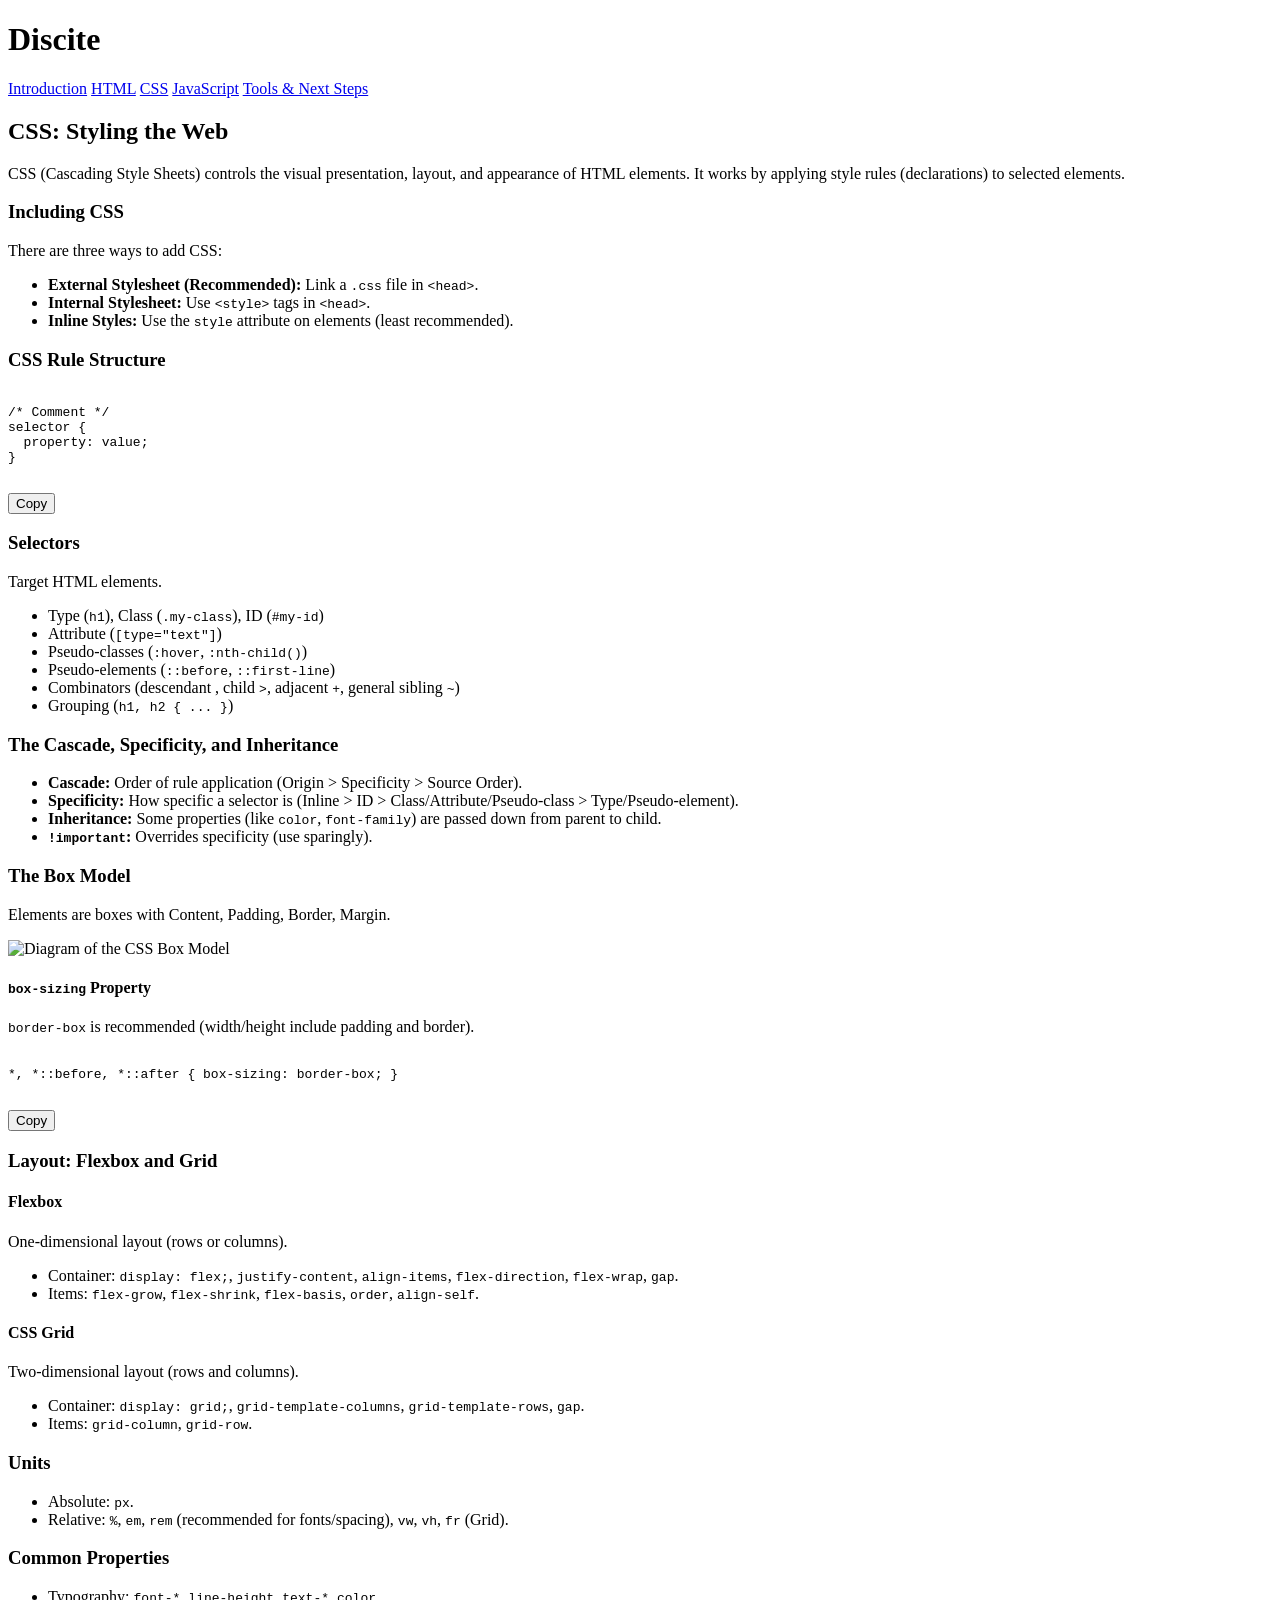
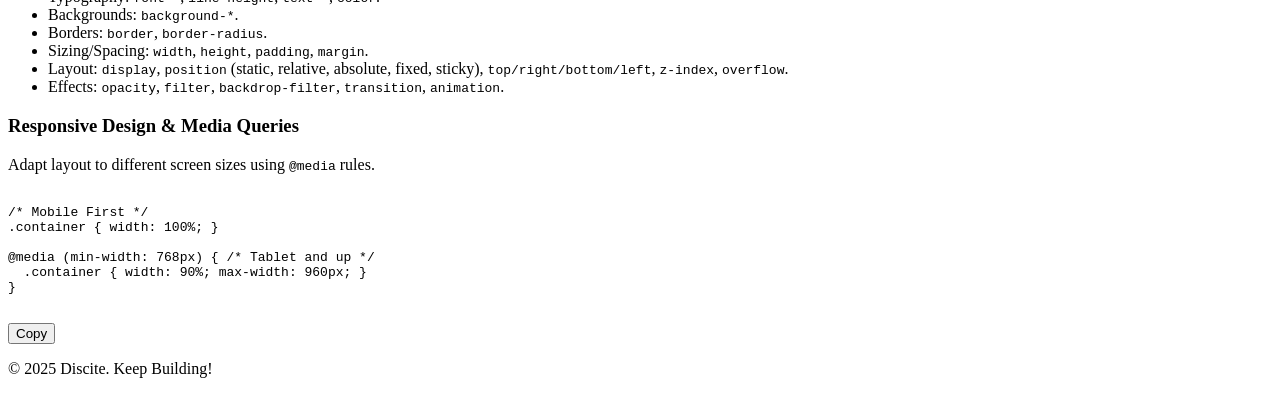
==== css.html @ 43e1dc32 "Add files via upload" ====
<!DOCTYPE html>
<html lang="en">
<head>
    <meta charset="UTF-8">
    <meta name="viewport" content="width=device-width, initial-scale=1.0">
    <title>Discite: CSS Fundamentals</title>
    <link rel="stylesheet" href="css/style.css">
    <link rel="preconnect" href="https://fonts.googleapis.com">
    <link rel="preconnect" href="https://fonts.gstatic.com" crossorigin>
    <link href="https://fonts.googleapis.com/css2?family=Inter:wght@400;500;700&display=swap" rel="stylesheet">
</head>
<body>

    <header class="sticky-header">
        <div class="container header-container">
            <h1 class="logo">Discite</h1>
            <nav class="main-nav" aria-label="Main navigation">
                <a href="index.html" class="nav-link">Introduction</a>
                <a href="html.html" class="nav-link">HTML</a>
                <a href="css.html" class="nav-link">CSS</a>
                <a href="javascript.html" class="nav-link">JavaScript</a>
                <a href="tools.html" class="nav-link">Tools & Next Steps</a>
            </nav>
        </div>
    </header>

    <main class="container main-content">

        <section id="css" class="content-section">
             <h2 class="text-3xl md:text-4xl font-bold section-header">
                CSS: Styling the Web
            </h2>
            <p class="mb-4">CSS (Cascading Style Sheets) controls the visual presentation, layout, and appearance of HTML elements. It works by applying style rules (declarations) to selected elements.</p>

            <h3>Including CSS</h3>
            <p class="mb-2">There are three ways to add CSS:</p>
            <ul class="list-decimal list-inside mb-4">
                <li><strong>External Stylesheet (Recommended):</strong> Link a <code>.css</code> file in <code>&lt;head&gt;</code>.</li>
                <li><strong>Internal Stylesheet:</strong> Use <code>&lt;style&gt;</code> tags in <code>&lt;head&gt;</code>.</li>
                <li><strong>Inline Styles:</strong> Use the <code>style</code> attribute on elements (least recommended).</li>
            </ul>

            <h3>CSS Rule Structure</h3>
             <div class="code-block-wrapper">
                <pre><code class="language-css">
<span class="css-comment">/* Comment */</span>
<span class="css-selector">selector</span> {
  <span class="css-property">property</span>: <span class="css-value">value</span>;
}
                </code></pre>
                <button class="copy-button" aria-label="Copy code to clipboard">Copy</button>
            </div>

            <h3>Selectors</h3>
            <p class="mb-2">Target HTML elements.</p>
             <ul class="list-disc list-inside mb-4">
                <li>Type (<code>h1</code>), Class (<code>.my-class</code>), ID (<code>#my-id</code>)</li>
                <li>Attribute (<code>[type="text"]</code>)</li>
                <li>Pseudo-classes (<code>:hover</code>, <code>:nth-child()</code>)</li>
                <li>Pseudo-elements (<code>::before</code>, <code>::first-line</code>)</li>
                <li>Combinators (descendant , child <code>&gt;</code>, adjacent <code>+</code>, general sibling <code>~</code>)</li>
                <li>Grouping (<code>h1, h2 { ... }</code>)</li>
            </ul>

            <h3>The Cascade, Specificity, and Inheritance</h3>
             <ul class="list-disc list-inside mb-4">
                <li><strong>Cascade:</strong> Order of rule application (Origin > Specificity > Source Order).</li>
                <li><strong>Specificity:</strong> How specific a selector is (Inline > ID > Class/Attribute/Pseudo-class > Type/Pseudo-element).</li>
                <li><strong>Inheritance:</strong> Some properties (like <code>color</code>, <code>font-family</code>) are passed down from parent to child.</li>
                <li><strong><code>!important</code>:</strong> Overrides specificity (use sparingly).</li>
            </ul>

            <h3>The Box Model</h3>
            <p class="mb-2">Elements are boxes with Content, Padding, Border, Margin.</p>
            <img src="https://placehold.co/450x200/e0f2fe/0c4a6e?text=Margin+|+Border+|+Padding+|+Content" alt="Diagram of the CSS Box Model" class="box-model-diagram" loading="lazy">
            <h4 class="mt-4"><code>box-sizing</code> Property</h4>
            <p class="mb-2"><code>border-box</code> is recommended (width/height include padding and border).</p>
             <div class="code-block-wrapper">
                <pre><code class="language-css">
*, *::before, *::after { box-sizing: border-box; }
                </code></pre>
                <button class="copy-button" aria-label="Copy code to clipboard">Copy</button>
            </div>

            <h3>Layout: Flexbox and Grid</h3>
            <h4>Flexbox</h4>
            <p class="mb-2">One-dimensional layout (rows or columns).</p>
             <ul class="list-disc list-inside mb-4">
                <li>Container: <code>display: flex;</code>, <code>justify-content</code>, <code>align-items</code>, <code>flex-direction</code>, <code>flex-wrap</code>, <code>gap</code>.</li>
                <li>Items: <code>flex-grow</code>, <code>flex-shrink</code>, <code>flex-basis</code>, <code>order</code>, <code>align-self</code>.</li>
            </ul>
             <h4>CSS Grid</h4>
            <p class="mb-2">Two-dimensional layout (rows and columns).</p>
             <ul class="list-disc list-inside mb-4">
                 <li>Container: <code>display: grid;</code>, <code>grid-template-columns</code>, <code>grid-template-rows</code>, <code>gap</code>.</li>
                 <li>Items: <code>grid-column</code>, <code>grid-row</code>.</li>
            </ul>

            <h3>Units</h3>
             <ul class="list-disc list-inside mb-4">
                <li>Absolute: <code>px</code>.</li>
                <li>Relative: <code>%</code>, <code>em</code>, <code>rem</code> (recommended for fonts/spacing), <code>vw</code>, <code>vh</code>, <code>fr</code> (Grid).</li>
            </ul>

            <h3>Common Properties</h3>
             <ul class="list-disc list-inside mb-4">
                <li>Typography: <code>font-*</code>, <code>line-height</code>, <code>text-*</code>, <code>color</code>.</li>
                <li>Backgrounds: <code>background-*</code>.</li>
                <li>Borders: <code>border</code>, <code>border-radius</code>.</li>
                <li>Sizing/Spacing: <code>width</code>, <code>height</code>, <code>padding</code>, <code>margin</code>.</li>
                <li>Layout: <code>display</code>, <code>position</code> (static, relative, absolute, fixed, sticky), <code>top/right/bottom/left</code>, <code>z-index</code>, <code>overflow</code>.</li>
                <li>Effects: <code>opacity</code>, <code>filter</code>, <code>backdrop-filter</code>, <code>transition</code>, <code>animation</code>.</li>
            </ul>

            <h3>Responsive Design & Media Queries</h3>
            <p class="mb-2">Adapt layout to different screen sizes using <code>@media</code> rules.</p>
            <div class="code-block-wrapper">
                <pre><code class="language-css">
<span class="css-comment">/* Mobile First */</span>
<span class="css-selector">.container</span> { <span class="css-property">width</span>: <span class="css-value">100%</span>; }

<span class="css-selector">@media</span> (<span class="css-property">min-width</span>: <span class="css-value">768<span class="css-unit">px</span></span>) { <span class="css-comment">/* Tablet and up */</span>
  <span class="css-selector">.container</span> { <span class="css-property">width</span>: <span class="css-value">90%</span>; <span class="css-property">max-width</span>: <span class="css-value">960<span class="css-unit">px</span></span>; }
}
                </code></pre>
                <button class="copy-button" aria-label="Copy code to clipboard">Copy</button>
            </div>
        </section>

    </main>

    <footer class="main-footer">
        <div class="container footer-container">
            <p>&copy; 2025 Discite. Keep Building!</p>
        </div>
    </footer>

    <script src="js/main.js" defer></script>
</body>
</html>
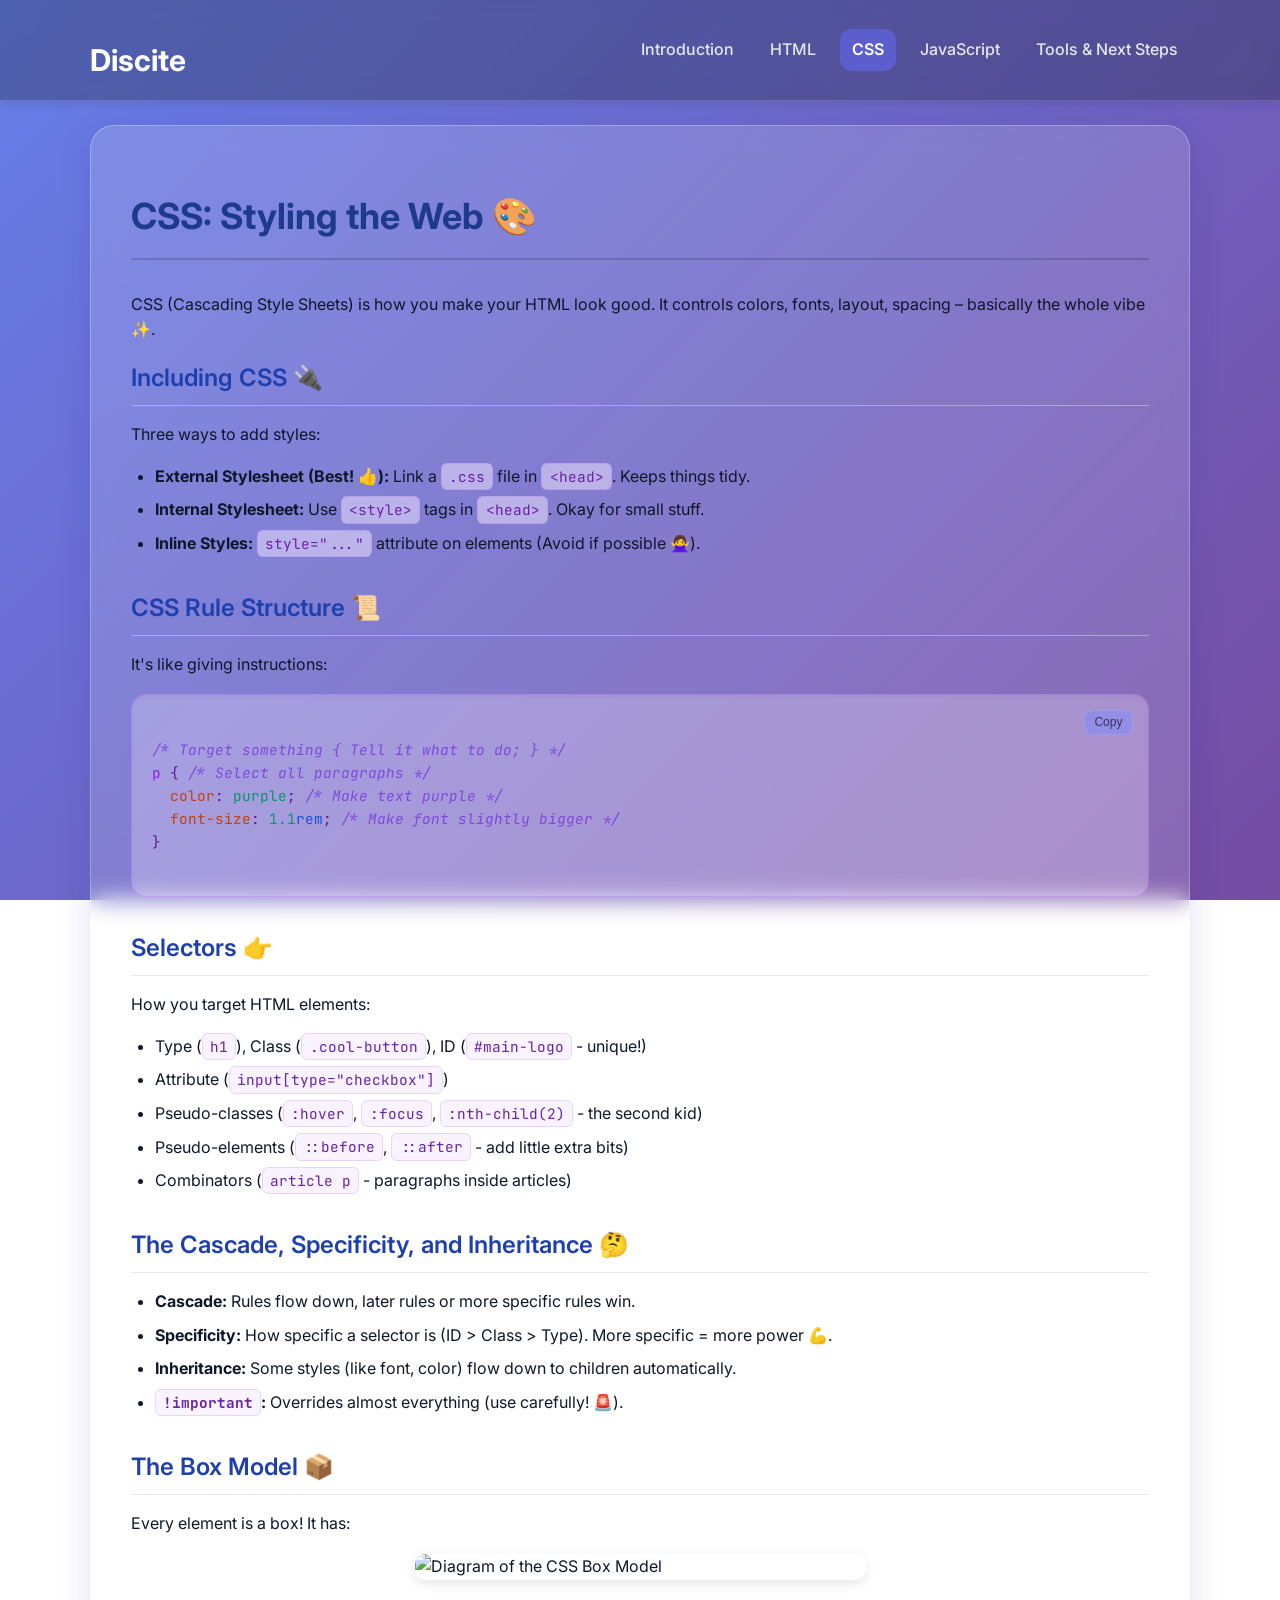
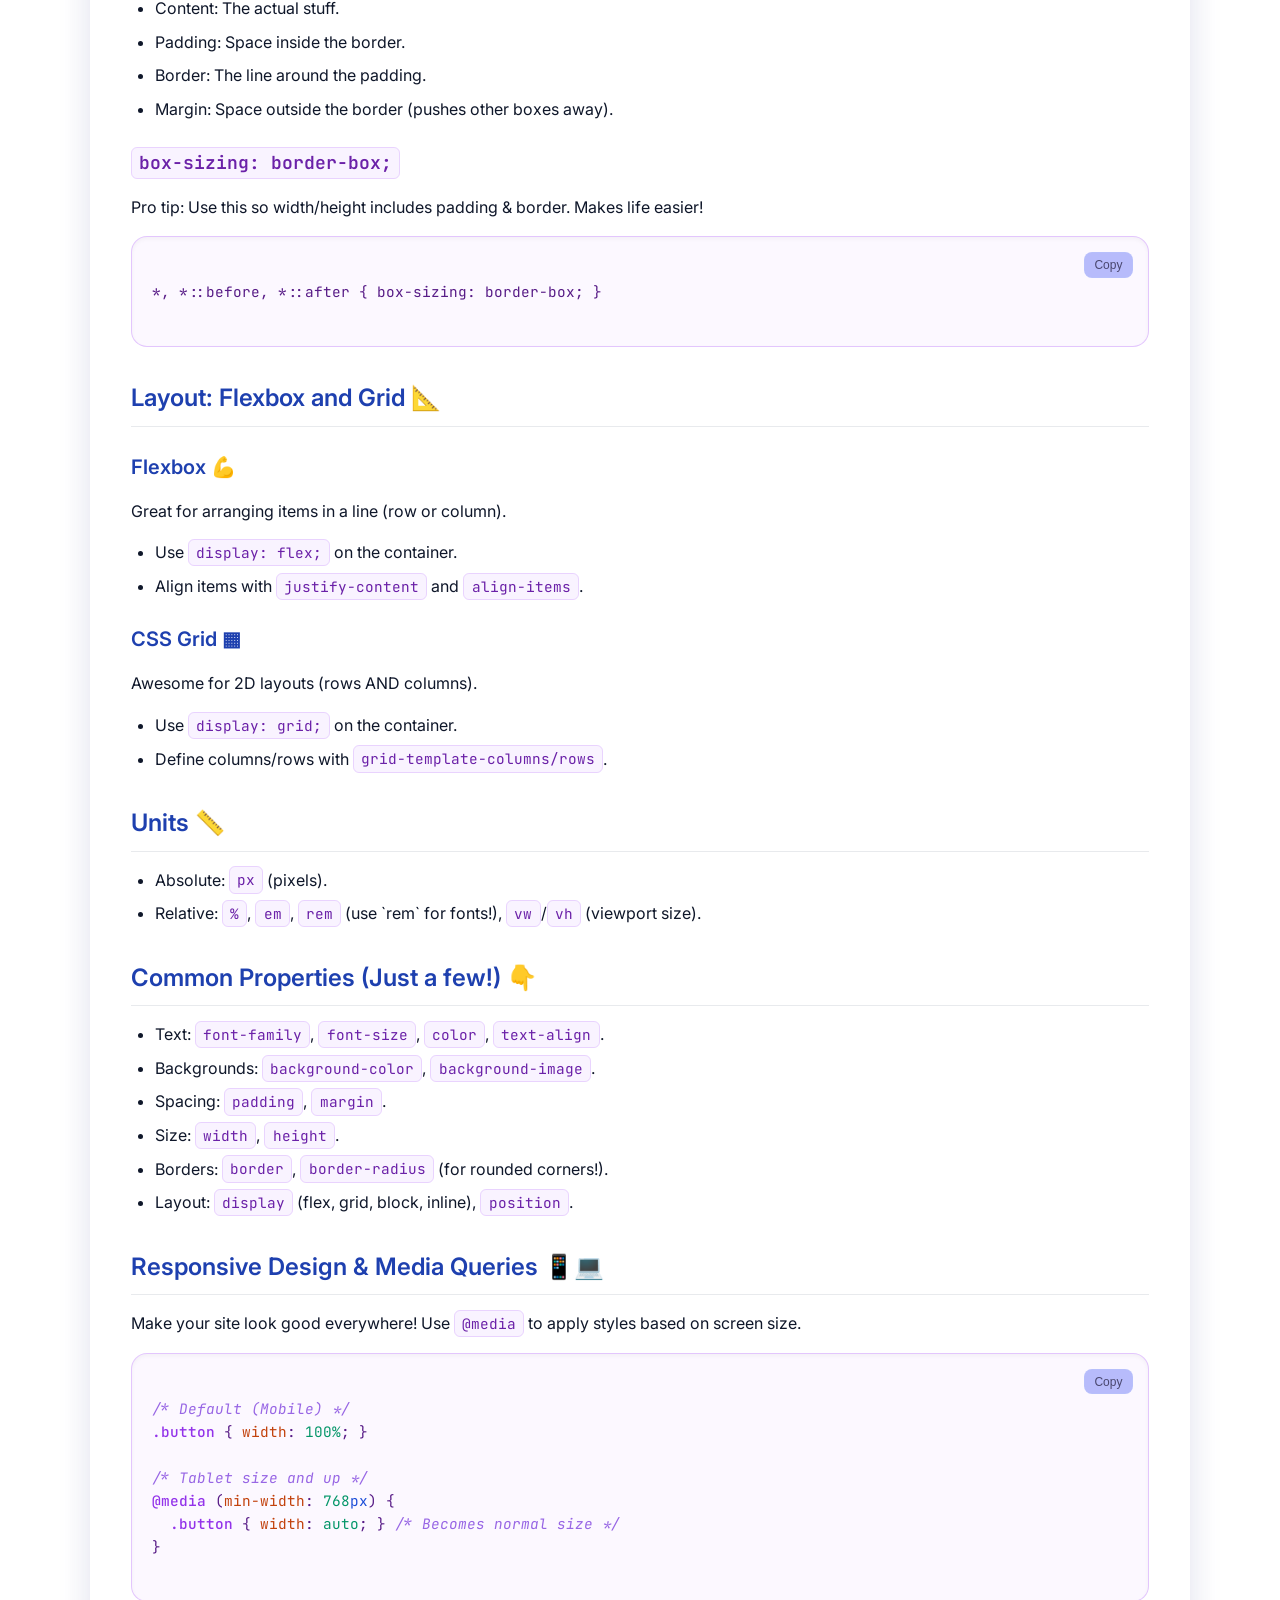
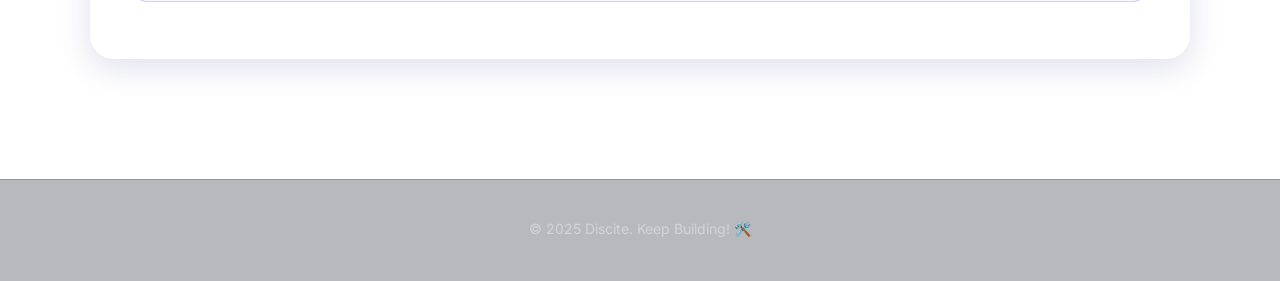
==== commit 9d619e06: "Update css.html" ====
--- a/css.html
+++ b/css.html
@@ -3,11 +3,14 @@
 <head>
     <meta charset="UTF-8">
     <meta name="viewport" content="width=device-width, initial-scale=1.0">
-    <title>Discite: CSS Fundamentals</title>
+    <title>Discite: CSS Fundamentals 🎨</title>
     <link rel="stylesheet" href="css/style.css">
     <link rel="preconnect" href="https://fonts.googleapis.com">
     <link rel="preconnect" href="https://fonts.gstatic.com" crossorigin>
     <link href="https://fonts.googleapis.com/css2?family=Inter:wght@400;500;700&display=swap" rel="stylesheet">
+    <link rel="preconnect" href="https://fonts.googleapis.com">
+    <link rel="preconnect" href="https://fonts.gstatic.com" crossorigin>
+    <link href="https://fonts.googleapis.com/css2?family=JetBrains+Mono:ital,wght@0,400;0,700;1,400&display=swap" rel="stylesheet">
 </head>
 <body>
 
@@ -28,53 +31,60 @@
 
         <section id="css" class="content-section">
              <h2 class="text-3xl md:text-4xl font-bold section-header">
-                CSS: Styling the Web
+                CSS: Styling the Web 🎨
             </h2>
-            <p class="mb-4">CSS (Cascading Style Sheets) controls the visual presentation, layout, and appearance of HTML elements. It works by applying style rules (declarations) to selected elements.</p>
+            <p class="mb-4">CSS (Cascading Style Sheets) is how you make your HTML look good. It controls colors, fonts, layout, spacing – basically the whole vibe ✨.</p>
 
-            <h3>Including CSS</h3>
-            <p class="mb-2">There are three ways to add CSS:</p>
+            <h3>Including CSS 🔌</h3>
+            <p class="mb-2">Three ways to add styles:</p>
             <ul class="list-decimal list-inside mb-4">
-                <li><strong>External Stylesheet (Recommended):</strong> Link a <code>.css</code> file in <code>&lt;head&gt;</code>.</li>
-                <li><strong>Internal Stylesheet:</strong> Use <code>&lt;style&gt;</code> tags in <code>&lt;head&gt;</code>.</li>
-                <li><strong>Inline Styles:</strong> Use the <code>style</code> attribute on elements (least recommended).</li>
+                <li><strong>External Stylesheet (Best! 👍):</strong> Link a <code>.css</code> file in <code>&lt;head&gt;</code>. Keeps things tidy.</li>
+                <li><strong>Internal Stylesheet:</strong> Use <code>&lt;style&gt;</code> tags in <code>&lt;head&gt;</code>. Okay for small stuff.</li>
+                <li><strong>Inline Styles:</strong> <code>style="..."</code> attribute on elements (Avoid if possible 🙅‍♀️).</li>
             </ul>
 
-            <h3>CSS Rule Structure</h3>
+            <h3>CSS Rule Structure 📜</h3>
+            <p class="mb-2">It's like giving instructions:</p>
              <div class="code-block-wrapper">
                 <pre><code class="language-css">
-<span class="css-comment">/* Comment */</span>
-<span class="css-selector">selector</span> {
-  <span class="css-property">property</span>: <span class="css-value">value</span>;
+<span class="css-comment">/* Target something { Tell it what to do; } */</span>
+<span class="css-selector">p</span> { <span class="css-comment">/* Select all paragraphs */</span>
+  <span class="css-property">color</span>: <span class="css-value">purple</span>; <span class="css-comment">/* Make text purple */</span>
+  <span class="css-property">font-size</span>: <span class="css-value">1.1<span class="css-unit">rem</span></span>; <span class="css-comment">/* Make font slightly bigger */</span>
 }
                 </code></pre>
                 <button class="copy-button" aria-label="Copy code to clipboard">Copy</button>
             </div>
 
-            <h3>Selectors</h3>
-            <p class="mb-2">Target HTML elements.</p>
+            <h3>Selectors 👉</h3>
+            <p class="mb-2">How you target HTML elements:</p>
              <ul class="list-disc list-inside mb-4">
-                <li>Type (<code>h1</code>), Class (<code>.my-class</code>), ID (<code>#my-id</code>)</li>
-                <li>Attribute (<code>[type="text"]</code>)</li>
-                <li>Pseudo-classes (<code>:hover</code>, <code>:nth-child()</code>)</li>
-                <li>Pseudo-elements (<code>::before</code>, <code>::first-line</code>)</li>
-                <li>Combinators (descendant , child <code>&gt;</code>, adjacent <code>+</code>, general sibling <code>~</code>)</li>
-                <li>Grouping (<code>h1, h2 { ... }</code>)</li>
+                <li>Type (<code>h1</code>), Class (<code>.cool-button</code>), ID (<code>#main-logo</code> - unique!)</li>
+                <li>Attribute (<code>input[type="checkbox"]</code>)</li>
+                <li>Pseudo-classes (<code>:hover</code>, <code>:focus</code>, <code>:nth-child(2)</code> - the second kid)</li>
+                <li>Pseudo-elements (<code>::before</code>, <code>::after</code> - add little extra bits)</li>
+                <li>Combinators (<code>article p</code> - paragraphs inside articles)</li>
             </ul>
 
-            <h3>The Cascade, Specificity, and Inheritance</h3>
+            <h3>The Cascade, Specificity, and Inheritance 🤔</h3>
              <ul class="list-disc list-inside mb-4">
-                <li><strong>Cascade:</strong> Order of rule application (Origin > Specificity > Source Order).</li>
-                <li><strong>Specificity:</strong> How specific a selector is (Inline > ID > Class/Attribute/Pseudo-class > Type/Pseudo-element).</li>
-                <li><strong>Inheritance:</strong> Some properties (like <code>color</code>, <code>font-family</code>) are passed down from parent to child.</li>
-                <li><strong><code>!important</code>:</strong> Overrides specificity (use sparingly).</li>
+                <li><strong>Cascade:</strong> Rules flow down, later rules or more specific rules win.</li>
+                <li><strong>Specificity:</strong> How specific a selector is (ID > Class > Type). More specific = more power 💪.</li>
+                <li><strong>Inheritance:</strong> Some styles (like font, color) flow down to children automatically.</li>
+                <li><strong><code>!important</code>:</strong> Overrides almost everything (use carefully! 🚨).</li>
             </ul>
 
-            <h3>The Box Model</h3>
-            <p class="mb-2">Elements are boxes with Content, Padding, Border, Margin.</p>
-            <img src="https://placehold.co/450x200/e0f2fe/0c4a6e?text=Margin+|+Border+|+Padding+|+Content" alt="Diagram of the CSS Box Model" class="box-model-diagram" loading="lazy">
-            <h4 class="mt-4"><code>box-sizing</code> Property</h4>
-            <p class="mb-2"><code>border-box</code> is recommended (width/height include padding and border).</p>
+            <h3>The Box Model 📦</h3>
+            <p class="mb-2">Every element is a box! It has:</p>
+            <img src="https://placehold.co/450x200/c4b5fd/1e1b4b?text=Margin+|+Border+|+Padding+|+Content" alt="Diagram of the CSS Box Model" class="box-model-diagram" loading="lazy">
+            <ul class="list-disc list-inside mb-4">
+               <li>Content: The actual stuff.</li>
+               <li>Padding: Space inside the border.</li>
+               <li>Border: The line around the padding.</li>
+               <li>Margin: Space outside the border (pushes other boxes away).</li>
+            </ul>
+            <h4 class="mt-4"><code>box-sizing: border-box;</code></h4>
+            <p class="mb-2">Pro tip: Use this so width/height includes padding & border. Makes life easier!</p>
              <div class="code-block-wrapper">
                 <pre><code class="language-css">
 *, *::before, *::after { box-sizing: border-box; }
@@ -82,45 +92,46 @@
                 <button class="copy-button" aria-label="Copy code to clipboard">Copy</button>
             </div>
 
-            <h3>Layout: Flexbox and Grid</h3>
-            <h4>Flexbox</h4>
-            <p class="mb-2">One-dimensional layout (rows or columns).</p>
+            <h3>Layout: Flexbox and Grid 📐</h3>
+            <h4>Flexbox 💪</h4>
+            <p class="mb-2">Great for arranging items in a line (row or column).</p>
              <ul class="list-disc list-inside mb-4">
-                <li>Container: <code>display: flex;</code>, <code>justify-content</code>, <code>align-items</code>, <code>flex-direction</code>, <code>flex-wrap</code>, <code>gap</code>.</li>
-                <li>Items: <code>flex-grow</code>, <code>flex-shrink</code>, <code>flex-basis</code>, <code>order</code>, <code>align-self</code>.</li>
+                <li>Use <code>display: flex;</code> on the container.</li>
+                <li>Align items with <code>justify-content</code> and <code>align-items</code>.</li>
             </ul>
-             <h4>CSS Grid</h4>
-            <p class="mb-2">Two-dimensional layout (rows and columns).</p>
+             <h4>CSS Grid ▦</h4>
+            <p class="mb-2">Awesome for 2D layouts (rows AND columns).</p>
              <ul class="list-disc list-inside mb-4">
-                 <li>Container: <code>display: grid;</code>, <code>grid-template-columns</code>, <code>grid-template-rows</code>, <code>gap</code>.</li>
-                 <li>Items: <code>grid-column</code>, <code>grid-row</code>.</li>
+                 <li>Use <code>display: grid;</code> on the container.</li>
+                 <li>Define columns/rows with <code>grid-template-columns/rows</code>.</li>
             </ul>
 
-            <h3>Units</h3>
+            <h3>Units 📏</h3>
              <ul class="list-disc list-inside mb-4">
-                <li>Absolute: <code>px</code>.</li>
-                <li>Relative: <code>%</code>, <code>em</code>, <code>rem</code> (recommended for fonts/spacing), <code>vw</code>, <code>vh</code>, <code>fr</code> (Grid).</li>
+                <li>Absolute: <code>px</code> (pixels).</li>
+                <li>Relative: <code>%</code>, <code>em</code>, <code>rem</code> (use `rem` for fonts!), <code>vw</code>/<code>vh</code> (viewport size).</li>
             </ul>
 
-            <h3>Common Properties</h3>
+            <h3>Common Properties (Just a few!) 👇</h3>
              <ul class="list-disc list-inside mb-4">
-                <li>Typography: <code>font-*</code>, <code>line-height</code>, <code>text-*</code>, <code>color</code>.</li>
-                <li>Backgrounds: <code>background-*</code>.</li>
-                <li>Borders: <code>border</code>, <code>border-radius</code>.</li>
-                <li>Sizing/Spacing: <code>width</code>, <code>height</code>, <code>padding</code>, <code>margin</code>.</li>
-                <li>Layout: <code>display</code>, <code>position</code> (static, relative, absolute, fixed, sticky), <code>top/right/bottom/left</code>, <code>z-index</code>, <code>overflow</code>.</li>
-                <li>Effects: <code>opacity</code>, <code>filter</code>, <code>backdrop-filter</code>, <code>transition</code>, <code>animation</code>.</li>
+                <li>Text: <code>font-family</code>, <code>font-size</code>, <code>color</code>, <code>text-align</code>.</li>
+                <li>Backgrounds: <code>background-color</code>, <code>background-image</code>.</li>
+                <li>Spacing: <code>padding</code>, <code>margin</code>.</li>
+                <li>Size: <code>width</code>, <code>height</code>.</li>
+                <li>Borders: <code>border</code>, <code>border-radius</code> (for rounded corners!).</li>
+                <li>Layout: <code>display</code> (flex, grid, block, inline), <code>position</code>.</li>
             </ul>
 
-            <h3>Responsive Design & Media Queries</h3>
-            <p class="mb-2">Adapt layout to different screen sizes using <code>@media</code> rules.</p>
+            <h3>Responsive Design & Media Queries 📱💻</h3>
+            <p class="mb-2">Make your site look good everywhere! Use <code>@media</code> to apply styles based on screen size.</p>
             <div class="code-block-wrapper">
                 <pre><code class="language-css">
-<span class="css-comment">/* Mobile First */</span>
-<span class="css-selector">.container</span> { <span class="css-property">width</span>: <span class="css-value">100%</span>; }
+<span class="css-comment">/* Default (Mobile) */</span>
+<span class="css-selector">.button</span> { <span class="css-property">width</span>: <span class="css-value">100%</span>; }
 
-<span class="css-selector">@media</span> (<span class="css-property">min-width</span>: <span class="css-value">768<span class="css-unit">px</span></span>) { <span class="css-comment">/* Tablet and up */</span>
-  <span class="css-selector">.container</span> { <span class="css-property">width</span>: <span class="css-value">90%</span>; <span class="css-property">max-width</span>: <span class="css-value">960<span class="css-unit">px</span></span>; }
+<span class="css-comment">/* Tablet size and up */</span>
+<span class="css-selector">@media</span> (<span class="css-property">min-width</span>: <span class="css-value">768<span class="css-unit">px</span></span>) {
+  <span class="css-selector">.button</span> { <span class="css-property">width</span>: <span class="css-value">auto</span>; } <span class="css-comment">/* Becomes normal size */</span>
 }
                 </code></pre>
                 <button class="copy-button" aria-label="Copy code to clipboard">Copy</button>
@@ -131,7 +142,7 @@
 
     <footer class="main-footer">
         <div class="container footer-container">
-            <p>&copy; 2025 Discite. Keep Building!</p>
+            <p>&copy; 2025 Discite. Keep Building! 🛠️</p>
         </div>
     </footer>
 
--- a/css/style.css
+++ b/css/style.css
@@ -0,0 +1,387 @@
+/* === Base Styles & Font === */
+body {
+    font-family: 'Inter', sans-serif;
+    scroll-behavior: smooth;
+    color: #1f2937; /* gray-800 - Default text for sections */
+    line-height: 1.6;
+    margin: 0;
+    padding: 0;
+    /* Glassmorphism Background */
+    background: linear-gradient(135deg, #667eea 0%, #764ba2 100%);
+    min-height: 100vh;
+    background-attachment: fixed;
+}
+
+/* === Container === */
+.container {
+    width: 90%;
+    max-width: 1100px;
+    margin-left: auto;
+    margin-right: auto;
+    padding-left: 1rem;
+    padding-right: 1rem;
+}
+
+/* === Header === */
+.sticky-header {
+    position: sticky;
+    top: 0;
+    z-index: 50;
+    padding: 1rem 0;
+    background-color: rgba(26, 32, 44, 0.3);
+    backdrop-filter: blur(10px);
+    -webkit-backdrop-filter: blur(10px);
+    border-bottom: 1px solid rgba(255, 255, 255, 0.15);
+    box-shadow: 0 2px 10px rgba(0, 0, 0, 0.1);
+}
+
+.header-container {
+    display: flex;
+    flex-direction: column;
+    align-items: center;
+    justify-content: space-between;
+}
+
+.logo {
+    font-size: 1.875rem; /* text-3xl */
+    font-weight: 700; /* font-bold */
+    margin-bottom: 0.5rem; /* mb-2 */
+    color: #ffffff; /* White */
+}
+
+.main-nav {
+    display: flex;
+    flex-wrap: wrap;
+    justify-content: center;
+    gap: 0.5rem 0.75rem;
+}
+
+.nav-link {
+    color: #e5e7eb; /* gray-200 */
+    padding: 0.5rem 0.75rem;
+    border-radius: 0.75rem; /* Squircle-like */
+    transition: background-color 0.2s ease, color 0.2s ease;
+    text-decoration: none;
+    font-size: 0.875rem; /* text-sm */
+    font-weight: 500; /* font-medium */
+}
+
+.nav-link:hover {
+    color: #ffffff;
+    background-color: rgba(255, 255, 255, 0.1);
+}
+.nav-link.active {
+     color: #ffffff;
+     background-color: rgba(99, 102, 241, 0.6); /* indigo-500 semi-transparent */
+     font-weight: 600;
+}
+
+
+/* === Main Content === */
+.main-content {
+    margin-top: 1.5rem;
+    padding-bottom: 2rem;
+}
+
+/* Content Section Styling */
+.content-section {
+    background-color: rgba(255, 255, 255, 0.15);
+    backdrop-filter: blur(12px);
+    -webkit-backdrop-filter: blur(12px);
+    border: 1px solid rgba(255, 255, 255, 0.25);
+    border-radius: 1.5rem; /* Squircle */
+    padding: 1.5rem 2rem;
+    box-shadow: 0 8px 32px 0 rgba(31, 38, 135, 0.15);
+    margin-bottom: 2.5rem;
+    scroll-margin-top: 6rem;
+    color: #0f172a; /* slate-900 */
+}
+
+/* Section Headers */
+.section-header {
+    font-size: 2.25rem; /* text-3xl */
+    font-weight: 700;
+    border-bottom: 2px solid rgba(55, 65, 81, 0.3);
+    padding-bottom: 0.75rem;
+    margin-bottom: 2rem;
+    color: #1e3a8a; /* blue-800 */
+}
+
+/* Sub-section headings */
+h3 {
+    font-size: 1.5rem; /* text-2xl */
+    font-weight: 600;
+    color: #1e40af; /* blue-700 */
+    margin-top: 2rem;
+    margin-bottom: 1rem;
+    border-bottom: 1px solid rgba(209, 213, 219, 0.5);
+    padding-bottom: 0.5rem;
+}
+h3:first-of-type { margin-top: 0; }
+
+h4 {
+    font-size: 1.25rem; /* text-xl */
+    font-weight: 600;
+    color: #1e40af; /* blue-700 */
+    margin-top: 1.5rem;
+    margin-bottom: 0.75rem;
+}
+
+/* Paragraphs and Lists */
+p, ul, ol, dl { margin-bottom: 1rem; }
+li { margin-bottom: 0.5rem; }
+ul, ol { padding-left: 1.5rem; }
+ul { list-style: disc; }
+ol { list-style: decimal; }
+
+/* === UPDATED Code Block Styling === */
+.code-block-wrapper {
+    position: relative;
+    margin-bottom: 1.5rem;
+}
+
+code { /* Inline code */
+    background-color: rgba(243, 232, 255, 0.5); /* Lighter purple tint */
+    padding: 0.2rem 0.45rem; /* Slightly more padding */
+    border-radius: 0.375rem; /* rounded-md */
+    font-family: 'JetBrains Mono', monospace; /* JetBrains Mono font */
+    font-size: 0.9em;
+    color: #6b21a8; /* purple-800 */
+    word-wrap: break-word;
+    border: 1px solid rgba(168, 85, 247, 0.2); /* purple-500 semi-transparent */
+}
+
+pre { /* Code block container */
+    background-color: rgba(243, 232, 255, 0.3); /* Light purple tint background */
+    border: 1px solid rgba(168, 85, 247, 0.3); /* purple-500 semi-transparent */
+    padding: 1.25rem; /* More padding */
+    padding-right: 4.5rem; /* Ensure space for button */
+    border-radius: 1rem; /* More squircle */
+    overflow-x: auto;
+    white-space: pre;
+    margin-top: 0.5rem;
+    font-size: 0.9em;
+    box-shadow: inset 0 2px 4px 0 rgba(0, 0, 0, 0.04);
+    /* Apply JetBrains Mono font to the block */
+    font-family: 'JetBrains Mono', monospace;
+}
+
+pre code { /* Code inside pre */
+    background-color: transparent;
+    padding: 0;
+    border-radius: 0;
+    /* === UPDATED Base code color === */
+    color: #581c87; /* purple-900 - Base text color */
+    font-family: inherit; /* Inherit JetBrains Mono from pre */
+    word-wrap: normal;
+    white-space: pre;
+    border: none;
+    font-size: 1em;
+    line-height: 1.5; /* Improve code readability */
+}
+
+/* Copy Button */
+.copy-button {
+    position: absolute;
+    top: 1rem; /* Adjusted position */
+    right: 1rem; /* Adjusted position */
+    padding: 0.3rem 0.6rem;
+    font-size: 0.75rem;
+    background-color: rgba(129, 140, 248, 0.7); /* indigo-400 semi-transparent */
+    color: #1e1b4b; /* indigo-950 */
+    border: 1px solid rgba(165, 180, 252, 0.5); /* indigo-300 */
+    border-radius: 0.5rem;
+    cursor: pointer;
+    opacity: 0.8;
+    transition: all 0.2s ease;
+    font-weight: 500;
+}
+.copy-button:hover {
+    opacity: 1;
+    background-color: rgba(165, 180, 252, 0.8); /* indigo-300 */
+    transform: scale(1.05);
+}
+.copy-button.copied {
+    background-color: rgba(52, 211, 153, 0.8); /* emerald-400 */
+    color: #064e3b; /* emerald-900 */
+    border-color: rgba(110, 231, 183, 0.5); /* emerald-300 */
+    cursor: default;
+    transform: scale(1);
+}
+
+
+/* === UPDATED Syntax Highlighting Colors (Adjusted for purple base) === */
+.html-tag { color: #1d4ed8; font-weight: 500; } /* blue-700 */
+.html-attr { color: #c2410c; } /* orange-700 */
+.html-value { color: #059669; } /* green-600 */
+.html-comment { color: #6d28d9; font-style: italic; opacity: 0.7; } /* violet-700 */
+
+.css-selector { color: #9333ea; font-weight: 500; } /* purple-600 */
+.css-property { color: #c2410c; } /* orange-700 */
+.css-value { color: #059669; } /* green-600 */
+.css-comment { color: #6d28d9; font-style: italic; opacity: 0.7; } /* violet-700 */
+.css-unit { color: #1d4ed8; } /* blue-700 */
+.css-important { color: #dc2626; font-weight: bold; } /* red-600 */
+
+.js-keyword { color: #1d4ed8; font-weight: 500; } /* blue-700 */
+.js-variable { color: #581c87; } /* purple-900 (base color) */
+.js-string { color: #059669; } /* green-600 */
+.js-number { color: #be185d; } /* pink-700 */
+.js-function { color: #c2410c; } /* orange-700 */
+.js-parameter { color: #7e22ce; } /* purple-700 */
+.js-object-prop { color: #9333ea; } /* purple-600 */
+.js-method { color: #c2410c; } /* orange-700 */
+.js-comment { color: #6d28d9; font-style: italic; opacity: 0.7; } /* violet-700 */
+.js-operator { color: #581c87; opacity: 0.8; } /* purple-900 */
+.js-boolean { color: #be185d; font-weight: 500; } /* pink-700 */
+
+/* Links within content */
+.text-link {
+    color: #6d28d9; /* violet-700 */
+    text-decoration: underline;
+    font-weight: 500;
+    transition: color 0.2s ease;
+}
+.text-link:hover {
+    color: #4c1d95; /* violet-900 */
+}
+
+/* Call-to-action Button */
+.cta-button {
+    display: inline-block;
+    background-color: #7c3aed; /* violet-600 */
+    color: white;
+    padding: 0.75rem 1.5rem;
+    border-radius: 1rem; /* Squircle */
+    text-decoration: none;
+    font-weight: 500;
+    transition: background-color 0.2s ease, transform 0.1s ease;
+    box-shadow: 0 4px 12px rgba(124, 58, 237, 0.3);
+}
+.cta-button:hover {
+    background-color: #6d28d9; /* violet-700 */
+}
+.cta-button:active {
+    transform: scale(0.98);
+}
+
+/* Interactive Demo */
+.interactive-demo {
+    background-color: rgba(245, 243, 255, 0.5); /* violet-50 semi-transparent */
+    border: 1px solid rgba(196, 181, 253, 0.5); /* violet-200 semi-transparent */
+    padding: 1.5rem;
+    border-radius: 1rem; /* Squircle */
+    margin-top: 1rem;
+    margin-bottom: 1rem;
+    box-shadow: 0 4px 12px rgba(0, 0, 0, 0.05);
+}
+.interactive-demo label {
+    color: #5b21b6; /* violet-800 */
+    display: block;
+    margin-bottom: 0.25rem;
+    font-weight: 500;
+}
+.interactive-demo input[type="text"] {
+    background-color: rgba(255, 255, 255, 0.7);
+    border: 1px solid rgba(196, 181, 253, 0.7); /* violet-200 */
+    border-radius: 0.5rem;
+    padding: 0.5rem 0.75rem;
+    width: 100%;
+    max-width: 300px;
+    margin-bottom: 0.75rem;
+    box-shadow: inset 0 1px 2px rgba(0,0,0,0.05);
+    color: #3730a3; /* indigo-800 */
+}
+.interactive-demo input[type="text"]:focus {
+     border-color: #a78bfa; /* violet-400 */
+     box-shadow: 0 0 0 2px rgba(124, 58, 237, 0.3); /* violet-600 */
+     outline: none;
+}
+.interactive-demo button {
+    background-color: #7c3aed; /* violet-600 */
+    color: white;
+    padding: 0.6rem 1.2rem;
+    border-radius: 0.75rem; /* Squircle button */
+    border: none;
+    cursor: pointer;
+    transition: background-color 0.2s ease, transform 0.1s ease;
+    font-weight: 500;
+    box-shadow: 0 2px 8px rgba(124, 58, 237, 0.3);
+}
+.interactive-demo button:hover { background-color: #6d28d9; }
+.interactive-demo button:active { transform: scale(0.98); }
+.interactive-demo button:disabled {
+    background-color: #a7a29b; /* stone-400 */
+    cursor: not-allowed;
+    box-shadow: none;
+}
+.output-area {
+    margin-top: 1rem;
+    padding: 0.75rem 1rem;
+    background-color: rgba(255, 255, 255, 0.6);
+    border: 1px dashed rgba(168, 85, 247, 0.5); /* purple-500 semi-transparent */
+    min-height: 2.5rem;
+    font-family: 'JetBrains Mono', monospace; /* Use code font */
+    font-size: 0.9em;
+    color: #581c87; /* purple-900 */
+    border-radius: 0.5rem;
+    word-wrap: break-word;
+}
+
+/* Important Note Box */
+.important-note {
+    background-color: rgba(250, 245, 255, 0.6); /* purple-50 semi-transparent */
+    border: 1px solid rgba(216, 180, 254, 0.5); /* purple-200 semi-transparent */
+    color: #581c87; /* purple-900 */
+    padding: 0.75rem 1rem;
+    border-radius: 0.75rem; /* Squircle */
+    font-size: 0.875rem;
+    font-weight: 500;
+    margin-top: 1.5rem;
+}
+.important-note strong { color: #3b0764; } /* Darker purple */
+.important-note a {
+    color: #581c87;
+    font-weight: 600;
+    text-decoration: underline;
+}
+.important-note a:hover { color: #3b0764; }
+
+/* Images */
+img {
+    max-width: 100%;
+    height: auto;
+    display: block;
+    border-radius: 0.75rem; /* Squircle images */
+}
+.box-model-diagram {
+     max-width: 450px;
+     margin: 1rem auto;
+     border: 1px solid rgba(255, 255, 255, 0.2);
+     box-shadow: 0 4px 12px rgba(0, 0, 0, 0.1);
+}
+
+/* Footer */
+.main-footer {
+    background-color: rgba(17, 24, 39, 0.3);
+    backdrop-filter: blur(5px);
+    -webkit-backdrop-filter: blur(5px);
+    border-top: 1px solid rgba(55, 65, 81, 0.3);
+    color: #d1d5db;
+    padding: 1.5rem 0;
+    margin-top: 3rem;
+}
+.footer-container {
+    text-align: center;
+    font-size: 0.875rem;
+}
+
+/* === Responsive Adjustments === */
+@media (min-width: 768px) { /* Medium screens and up */
+    .header-container { flex-direction: row; }
+    .logo { margin-bottom: 0; }
+    .main-nav { justify-content: flex-end; }
+    .nav-link { font-size: 1rem; }
+    .section-header { font-size: 2.25rem; } /* text-4xl */
+    .content-section { padding: 2rem 2.5rem; }
+}
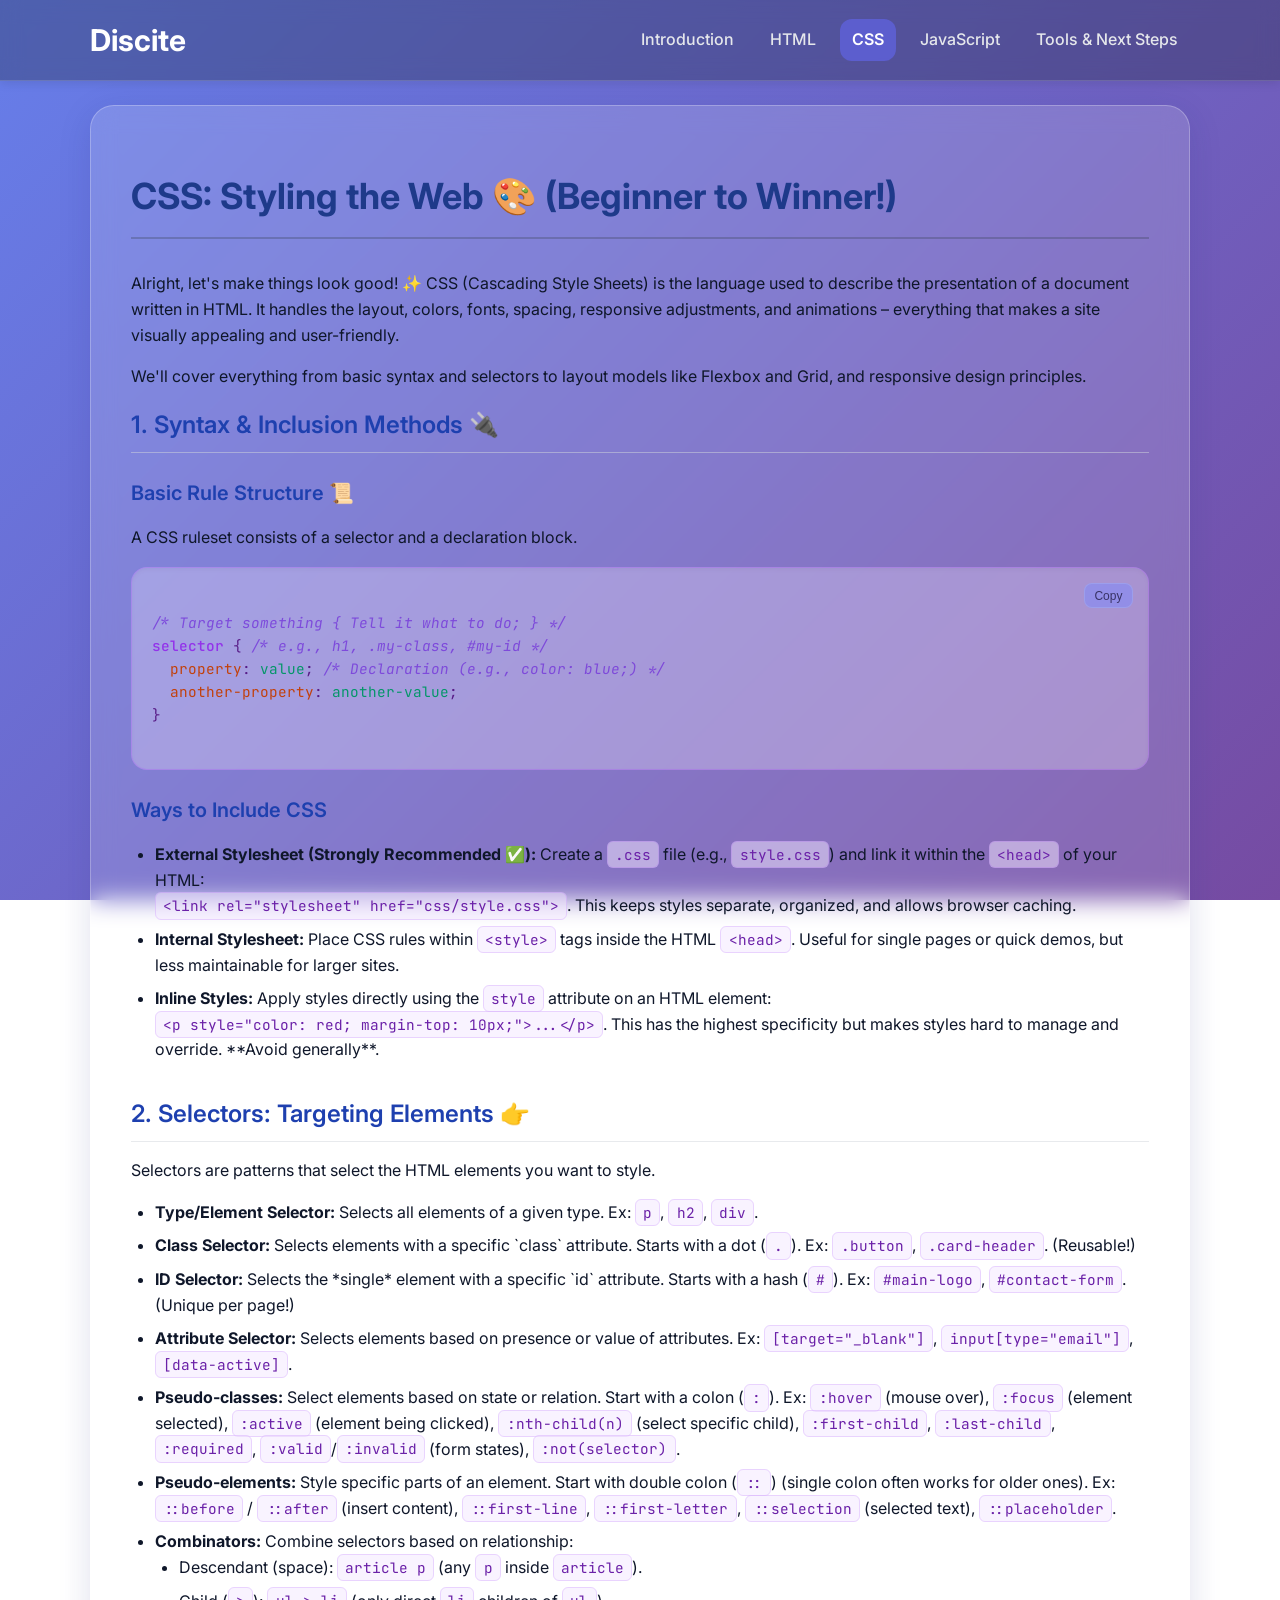
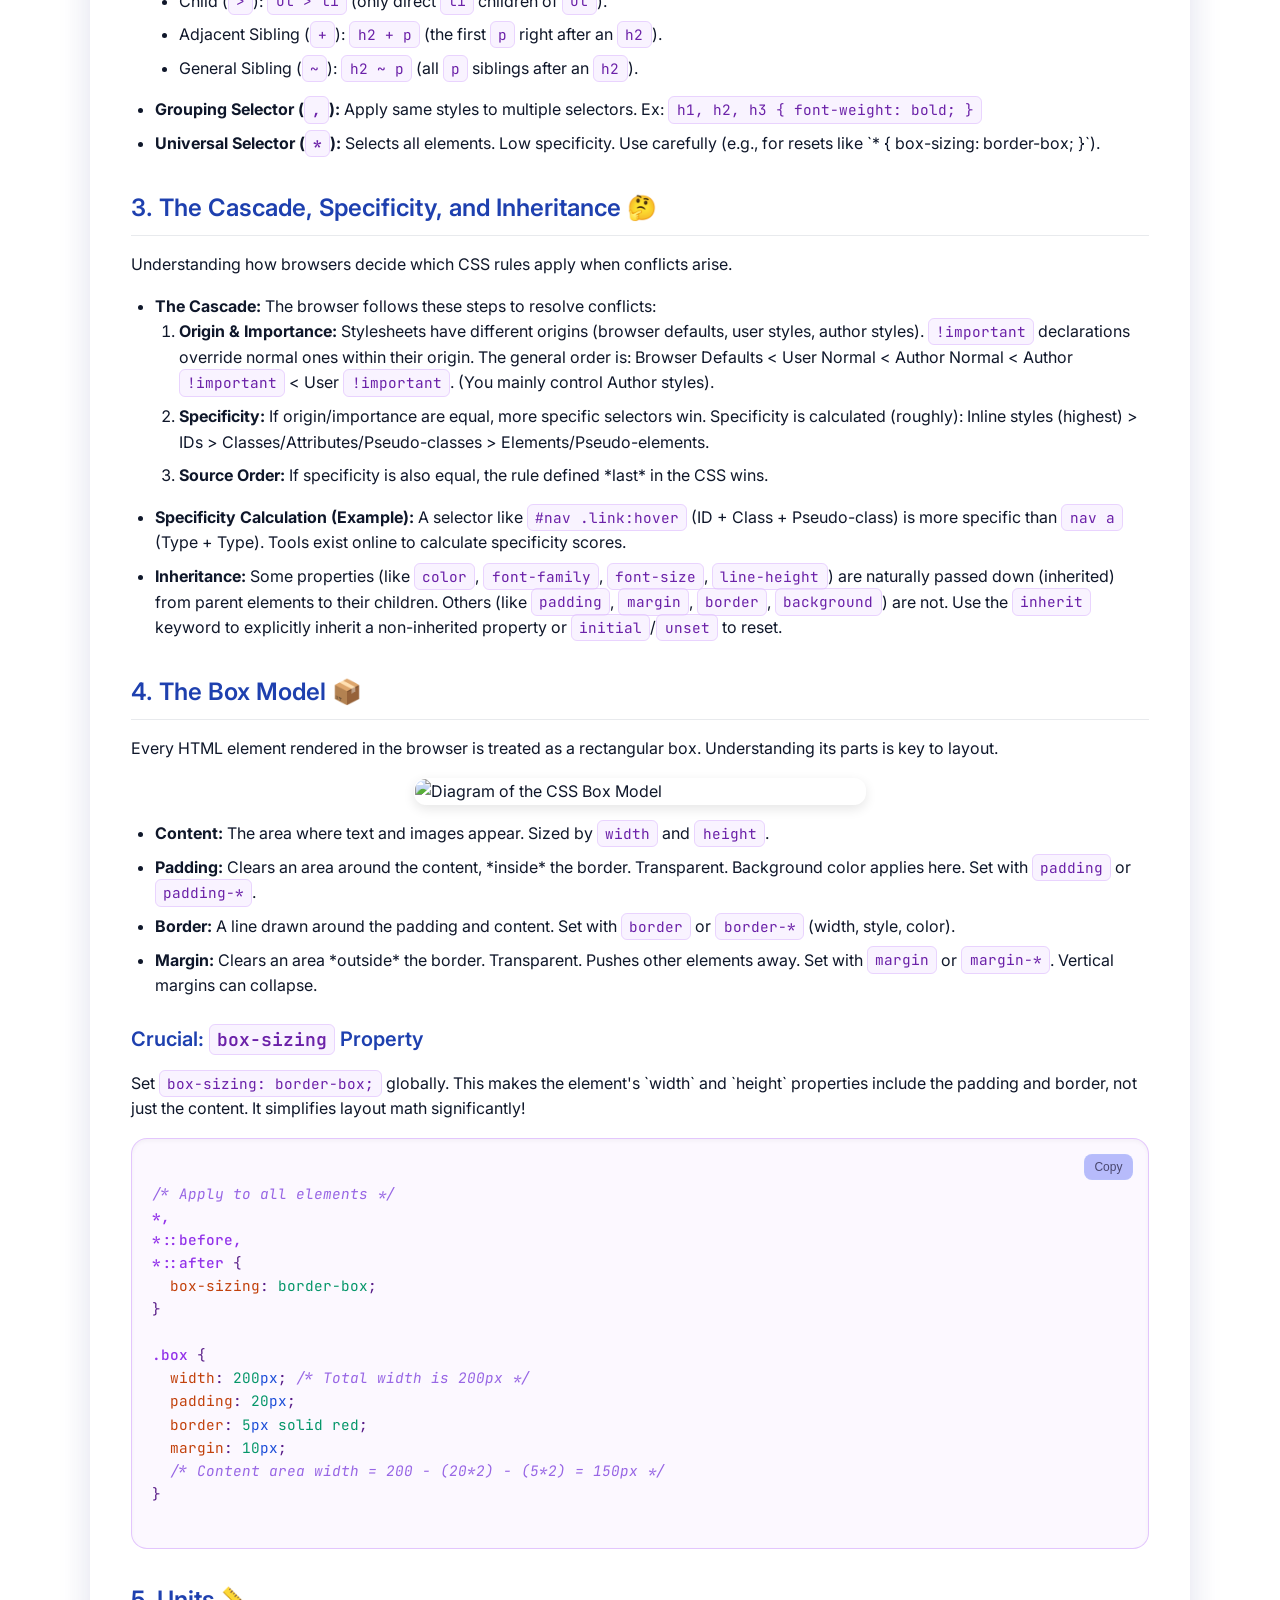
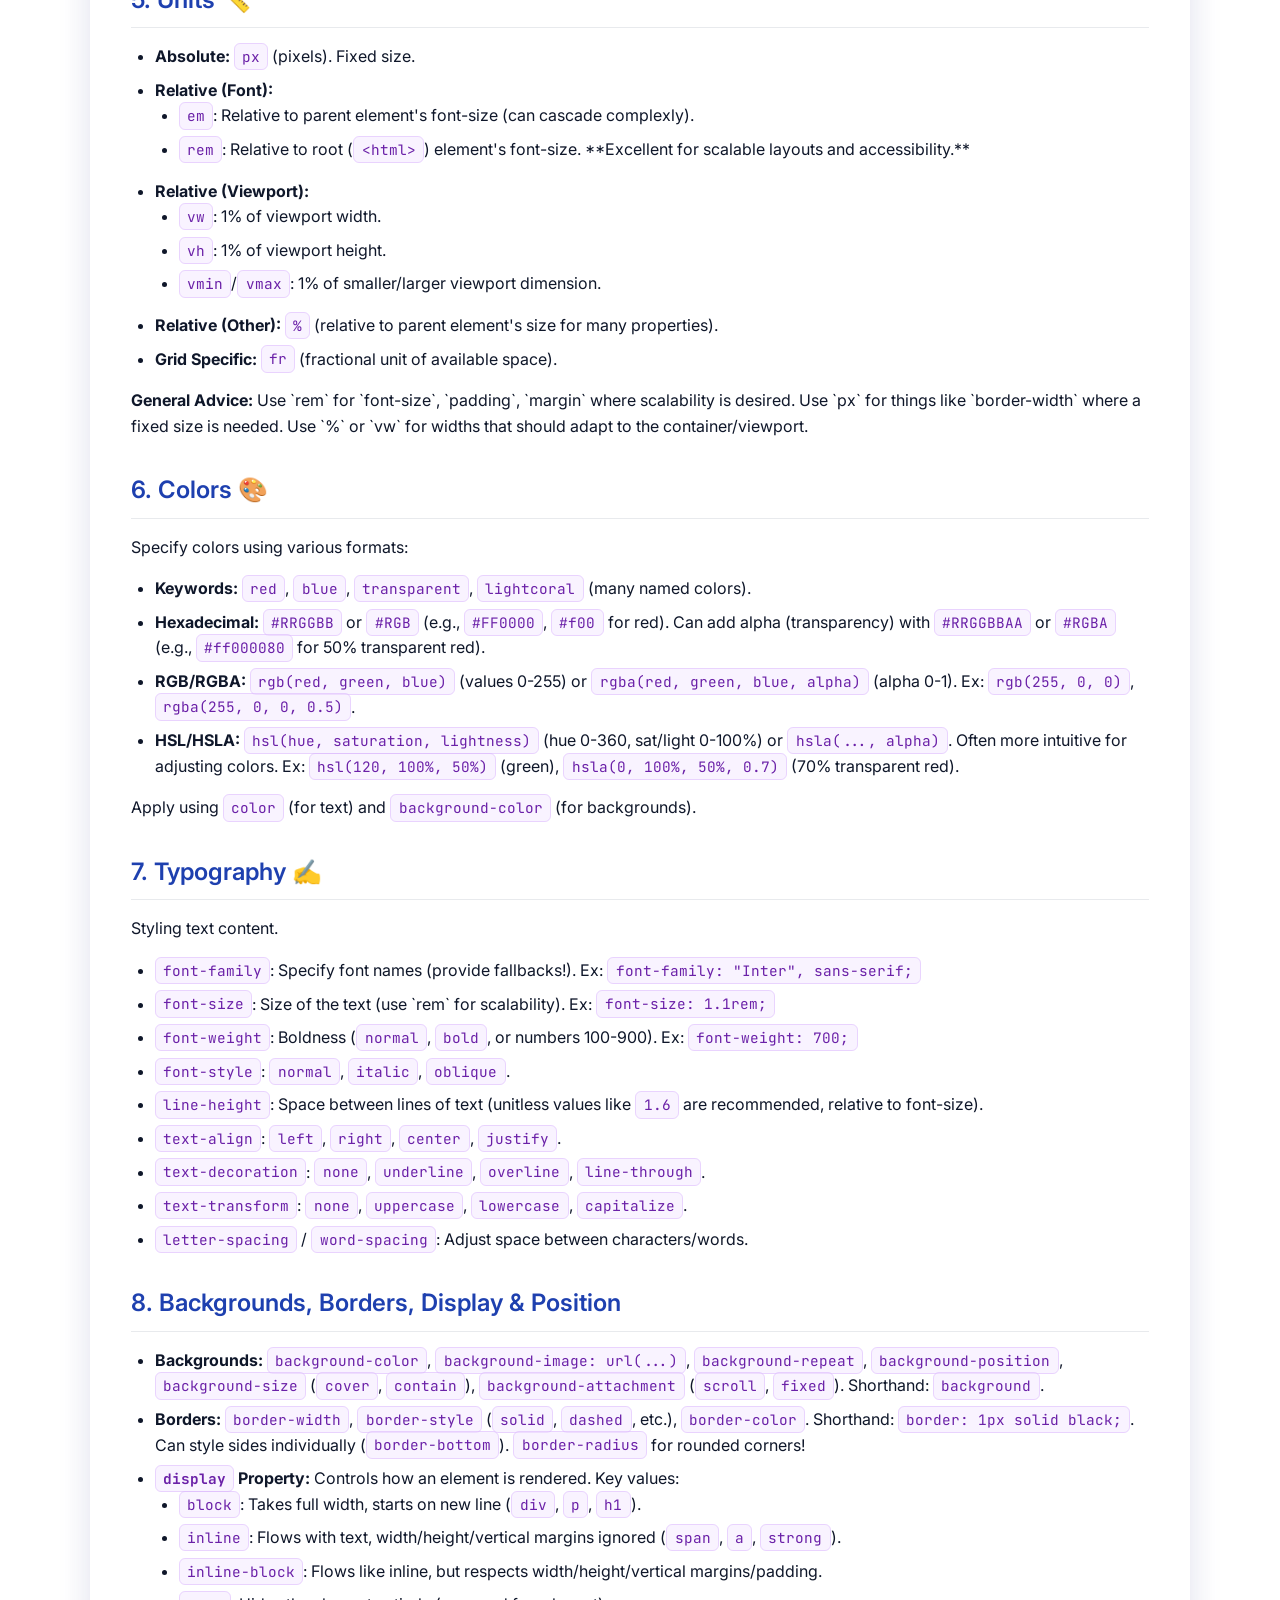
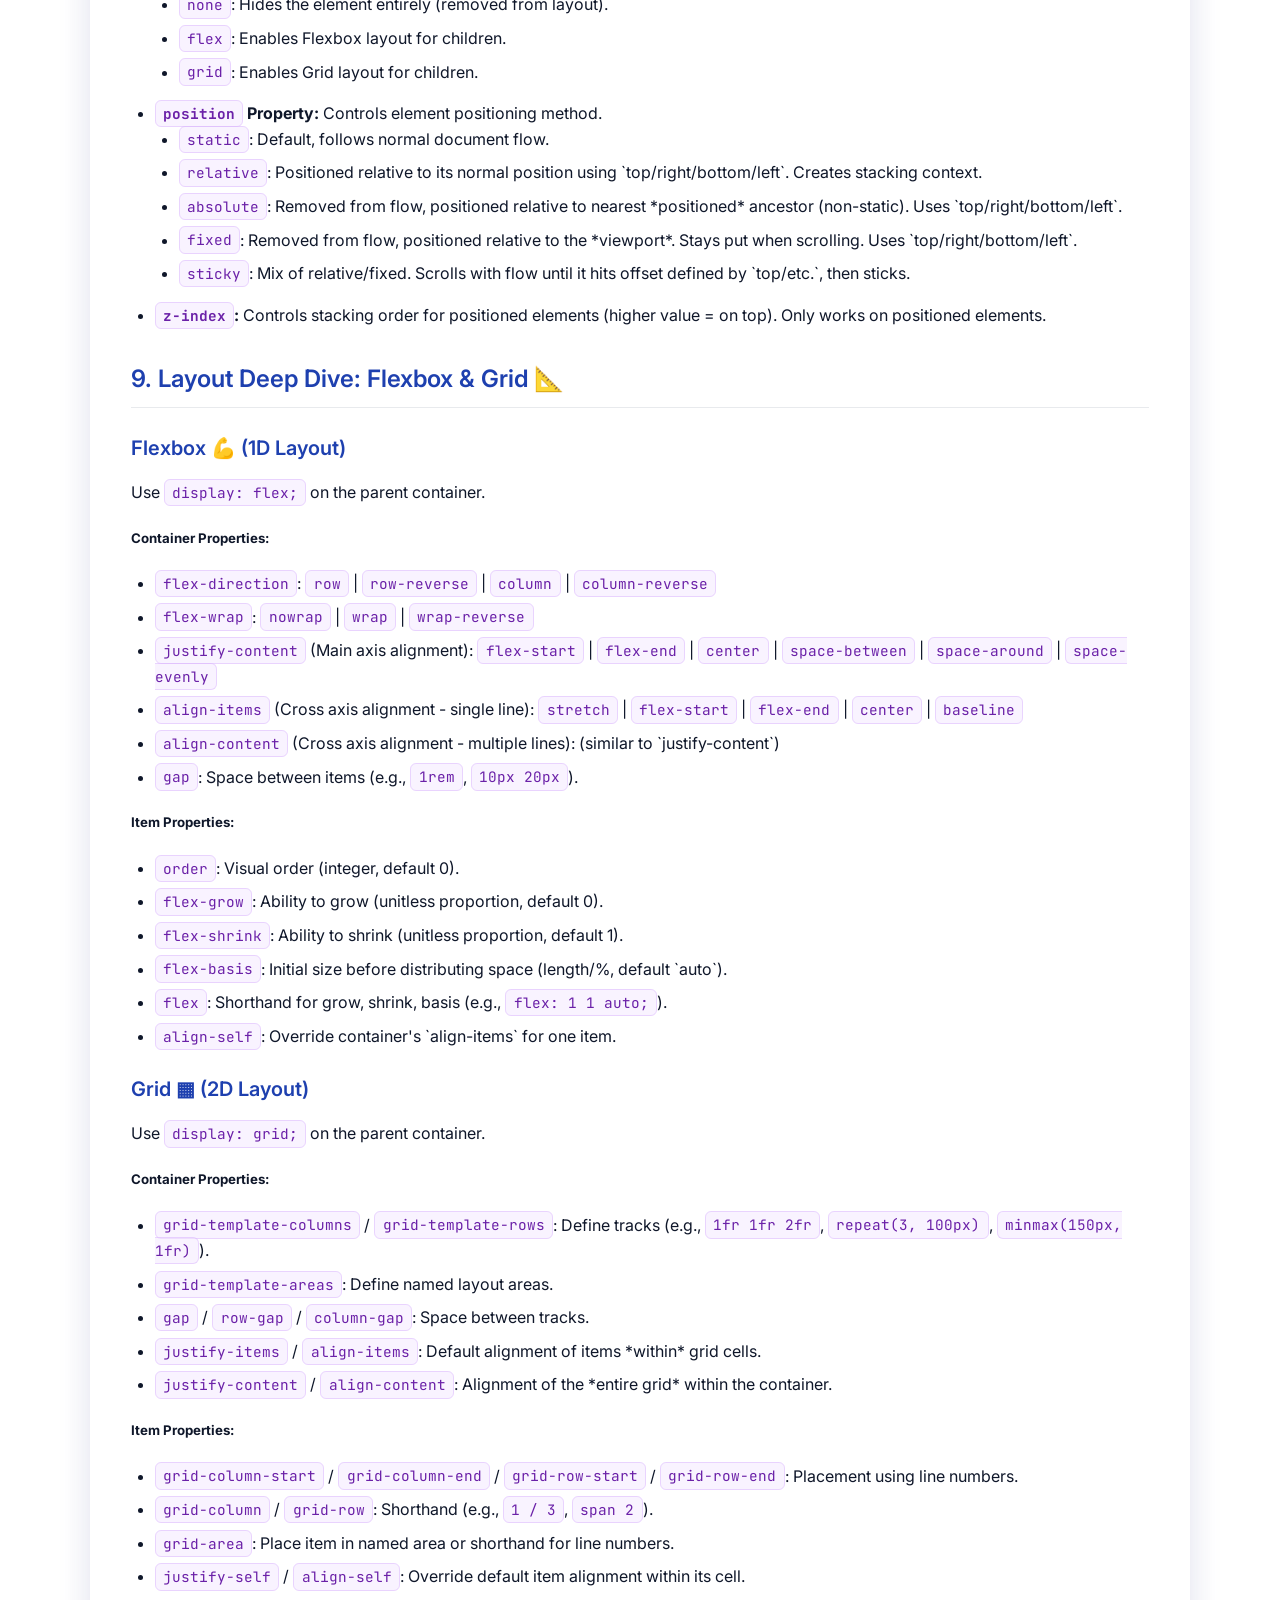
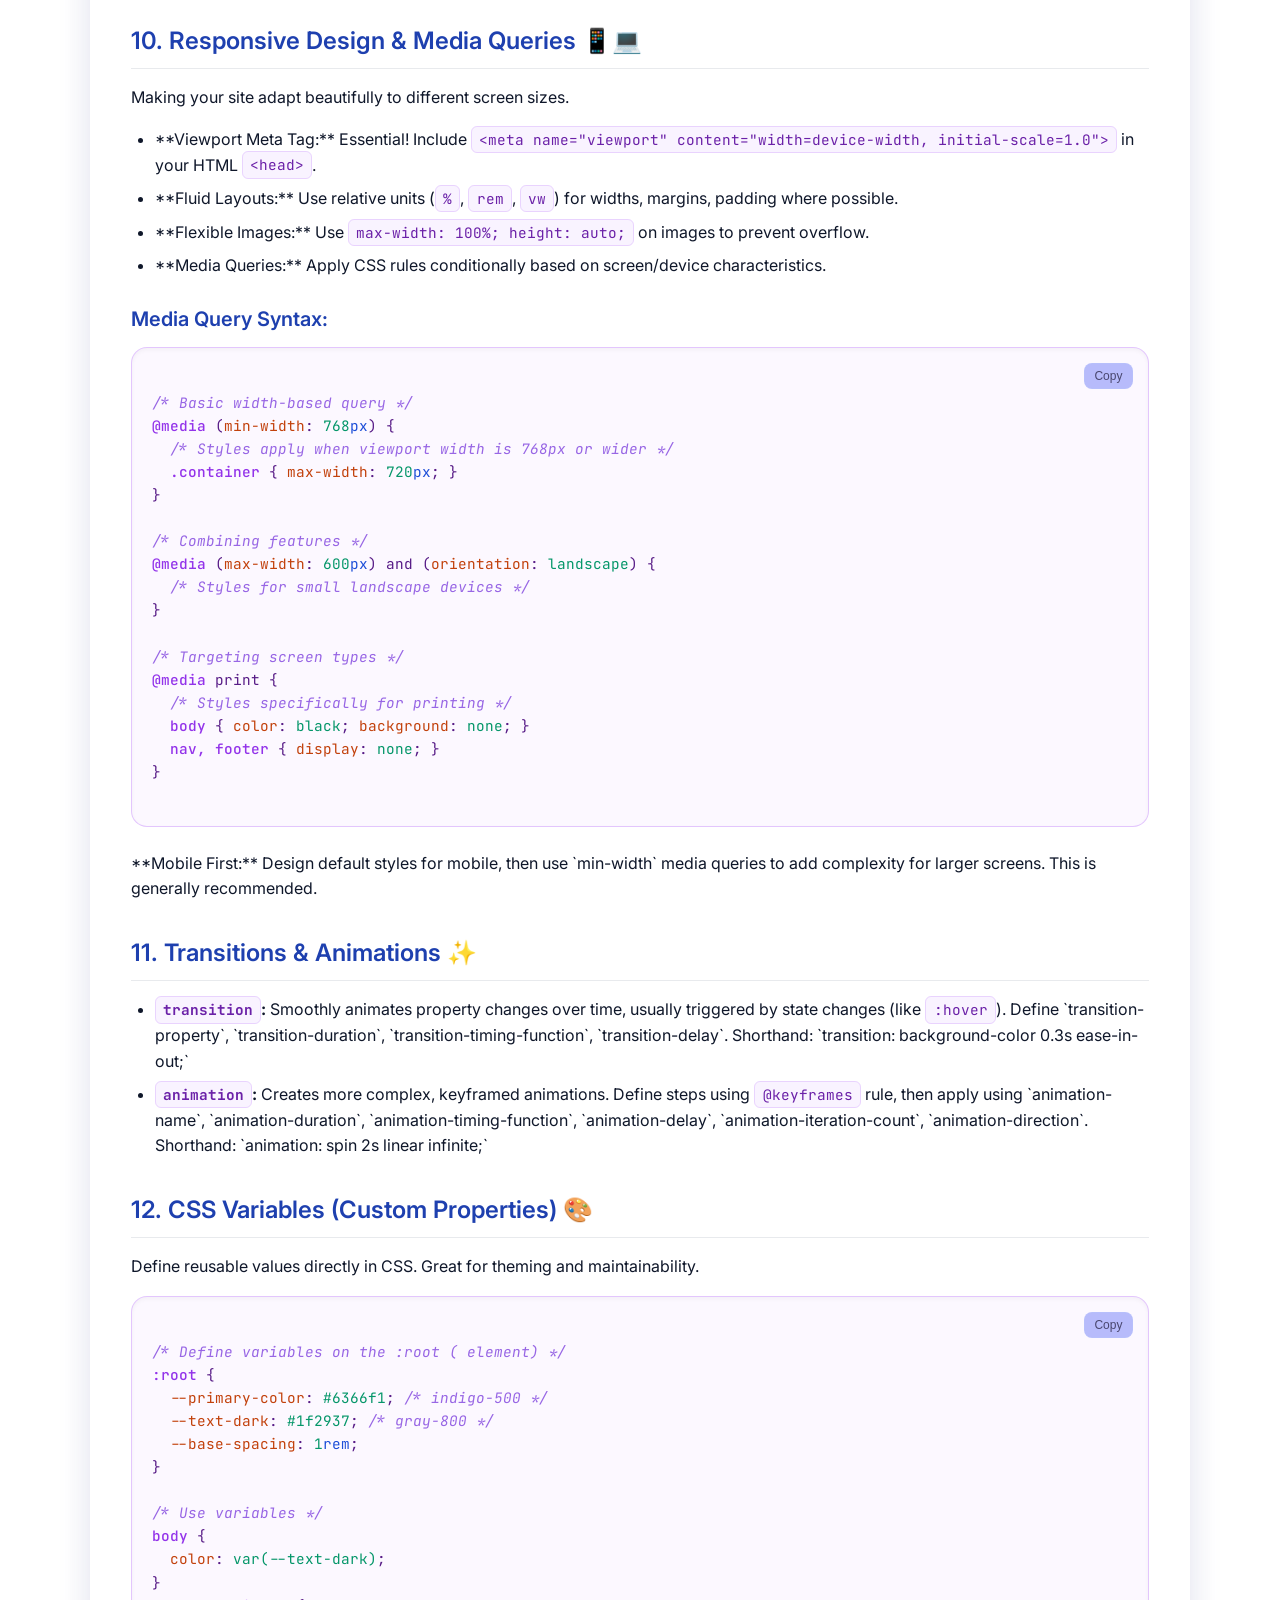
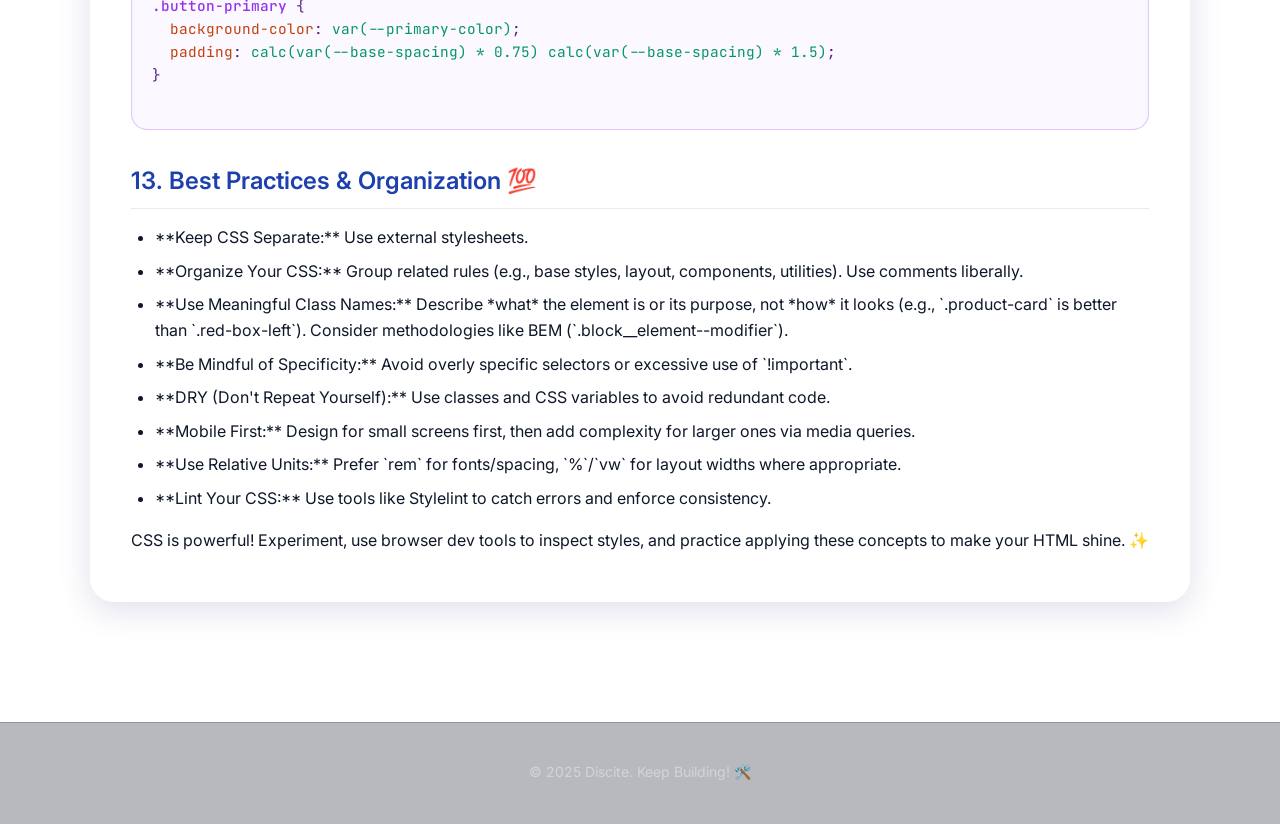
==== commit 0490e955: "Update css.html" ====
--- a/css.html
+++ b/css.html
@@ -3,7 +3,7 @@
 <head>
     <meta charset="UTF-8">
     <meta name="viewport" content="width=device-width, initial-scale=1.0">
-    <title>Discite: CSS Fundamentals 🎨</title>
+    <title>Discite: CSS Fundamentals 🎨 (Comprehensive)</title>
     <link rel="stylesheet" href="css/style.css">
     <link rel="preconnect" href="https://fonts.googleapis.com">
     <link rel="preconnect" href="https://fonts.gstatic.com" crossorigin>
@@ -31,111 +31,283 @@
 
         <section id="css" class="content-section">
              <h2 class="text-3xl md:text-4xl font-bold section-header">
-                CSS: Styling the Web 🎨
+                CSS: Styling the Web 🎨 (Beginner to Winner!)
             </h2>
-            <p class="mb-4">CSS (Cascading Style Sheets) is how you make your HTML look good. It controls colors, fonts, layout, spacing – basically the whole vibe ✨.</p>
-
-            <h3>Including CSS 🔌</h3>
-            <p class="mb-2">Three ways to add styles:</p>
-            <ul class="list-decimal list-inside mb-4">
-                <li><strong>External Stylesheet (Best! 👍):</strong> Link a <code>.css</code> file in <code>&lt;head&gt;</code>. Keeps things tidy.</li>
-                <li><strong>Internal Stylesheet:</strong> Use <code>&lt;style&gt;</code> tags in <code>&lt;head&gt;</code>. Okay for small stuff.</li>
-                <li><strong>Inline Styles:</strong> <code>style="..."</code> attribute on elements (Avoid if possible 🙅‍♀️).</li>
-            </ul>
-
-            <h3>CSS Rule Structure 📜</h3>
-            <p class="mb-2">It's like giving instructions:</p>
+            <p class="mb-4">Alright, let's make things look good! ✨ CSS (Cascading Style Sheets) is the language used to describe the presentation of a document written in HTML. It handles the layout, colors, fonts, spacing, responsive adjustments, and animations – everything that makes a site visually appealing and user-friendly.</p>
+            <p class="mb-4">We'll cover everything from basic syntax and selectors to layout models like Flexbox and Grid, and responsive design principles.</p>
+
+            <h3>1. Syntax & Inclusion Methods 🔌</h3>
+            <h4>Basic Rule Structure 📜</h4>
+            <p>A CSS ruleset consists of a selector and a declaration block.</p>
              <div class="code-block-wrapper">
                 <pre><code class="language-css">
 <span class="css-comment">/* Target something { Tell it what to do; } */</span>
-<span class="css-selector">p</span> { <span class="css-comment">/* Select all paragraphs */</span>
-  <span class="css-property">color</span>: <span class="css-value">purple</span>; <span class="css-comment">/* Make text purple */</span>
-  <span class="css-property">font-size</span>: <span class="css-value">1.1<span class="css-unit">rem</span></span>; <span class="css-comment">/* Make font slightly bigger */</span>
+<span class="css-selector">selector</span> { <span class="css-comment">/* e.g., h1, .my-class, #my-id */</span>
+  <span class="css-property">property</span>: <span class="css-value">value</span>; <span class="css-comment">/* Declaration (e.g., color: blue;) */</span>
+  <span class="css-property">another-property</span>: <span class="css-value">another-value</span>;
 }
                 </code></pre>
                 <button class="copy-button" aria-label="Copy code to clipboard">Copy</button>
             </div>
-
-            <h3>Selectors 👉</h3>
-            <p class="mb-2">How you target HTML elements:</p>
-             <ul class="list-disc list-inside mb-4">
-                <li>Type (<code>h1</code>), Class (<code>.cool-button</code>), ID (<code>#main-logo</code> - unique!)</li>
-                <li>Attribute (<code>input[type="checkbox"]</code>)</li>
-                <li>Pseudo-classes (<code>:hover</code>, <code>:focus</code>, <code>:nth-child(2)</code> - the second kid)</li>
-                <li>Pseudo-elements (<code>::before</code>, <code>::after</code> - add little extra bits)</li>
-                <li>Combinators (<code>article p</code> - paragraphs inside articles)</li>
-            </ul>
-
-            <h3>The Cascade, Specificity, and Inheritance 🤔</h3>
-             <ul class="list-disc list-inside mb-4">
-                <li><strong>Cascade:</strong> Rules flow down, later rules or more specific rules win.</li>
-                <li><strong>Specificity:</strong> How specific a selector is (ID > Class > Type). More specific = more power 💪.</li>
-                <li><strong>Inheritance:</strong> Some styles (like font, color) flow down to children automatically.</li>
-                <li><strong><code>!important</code>:</strong> Overrides almost everything (use carefully! 🚨).</li>
-            </ul>
-
-            <h3>The Box Model 📦</h3>
-            <p class="mb-2">Every element is a box! It has:</p>
+            <h4>Ways to Include CSS</h4>
+            <ul class="list-decimal list-inside mb-4">
+                <li><strong>External Stylesheet (Strongly Recommended ✅):</strong> Create a <code>.css</code> file (e.g., <code>style.css</code>) and link it within the <code>&lt;head&gt;</code> of your HTML: <br><code>&lt;link rel="stylesheet" href="css/style.css"&gt;</code>. This keeps styles separate, organized, and allows browser caching.</li>
+                <li><strong>Internal Stylesheet:</strong> Place CSS rules within <code>&lt;style&gt;</code> tags inside the HTML <code>&lt;head&gt;</code>. Useful for single pages or quick demos, but less maintainable for larger sites.</li>
+                <li><strong>Inline Styles:</strong> Apply styles directly using the <code>style</code> attribute on an HTML element: <br><code>&lt;p style="color: red; margin-top: 10px;"&gt;...&lt;/p&gt;</code>. This has the highest specificity but makes styles hard to manage and override. **Avoid generally**.</li>
+            </ul>
+
+            <h3>2. Selectors: Targeting Elements 👉</h3>
+            <p>Selectors are patterns that select the HTML elements you want to style.</p>
+             <ul class="list-disc list-inside mb-4">
+                <li><strong>Type/Element Selector:</strong> Selects all elements of a given type. Ex: <code>p</code>, <code>h2</code>, <code>div</code>.</li>
+                <li><strong>Class Selector:</strong> Selects elements with a specific `class` attribute. Starts with a dot (<code>.</code>). Ex: <code>.button</code>, <code>.card-header</code>. (Reusable!)</li>
+                <li><strong>ID Selector:</strong> Selects the *single* element with a specific `id` attribute. Starts with a hash (<code>#</code>). Ex: <code>#main-logo</code>, <code>#contact-form</code>. (Unique per page!)</li>
+                <li><strong>Attribute Selector:</strong> Selects elements based on presence or value of attributes. Ex: <code>[target="_blank"]</code>, <code>input[type="email"]</code>, <code>[data-active]</code>.</li>
+                <li><strong>Pseudo-classes:</strong> Select elements based on state or relation. Start with a colon (<code>:</code>). Ex: <code>:hover</code> (mouse over), <code>:focus</code> (element selected), <code>:active</code> (element being clicked), <code>:nth-child(n)</code> (select specific child), <code>:first-child</code>, <code>:last-child</code>, <code>:required</code>, <code>:valid</code>/<code>:invalid</code> (form states), <code>:not(selector)</code>.</li>
+                <li><strong>Pseudo-elements:</strong> Style specific parts of an element. Start with double colon (<code>::</code>) (single colon often works for older ones). Ex: <code>::before</code> / <code>::after</code> (insert content), <code>::first-line</code>, <code>::first-letter</code>, <code>::selection</code> (selected text), <code>::placeholder</code>.</li>
+                <li><strong>Combinators:</strong> Combine selectors based on relationship:
+                    <ul class="list-circle list-inside ml-4 mt-1">
+                        <li>Descendant (space): <code>article p</code> (any <code>p</code> inside <code>article</code>).</li>
+                        <li>Child (<code>&gt;</code>): <code>ul > li</code> (only direct <code>li</code> children of <code>ul</code>).</li>
+                        <li>Adjacent Sibling (<code>+</code>): <code>h2 + p</code> (the first <code>p</code> right after an <code>h2</code>).</li>
+                        <li>General Sibling (<code>~</code>): <code>h2 ~ p</code> (all <code>p</code> siblings after an <code>h2</code>).</li>
+                    </ul>
+                </li>
+                 <li><strong>Grouping Selector (<code>,</code>):</strong> Apply same styles to multiple selectors. Ex: <code>h1, h2, h3 { font-weight: bold; }</code></li>
+                 <li><strong>Universal Selector (<code>*</code>):</strong> Selects all elements. Low specificity. Use carefully (e.g., for resets like `* { box-sizing: border-box; }`).</li>
+            </ul>
+
+            <h3>3. The Cascade, Specificity, and Inheritance 🤔</h3>
+            <p>Understanding how browsers decide which CSS rules apply when conflicts arise.</p>
+             <ul class="list-disc list-inside mb-4">
+                <li><strong>The Cascade:</strong> The browser follows these steps to resolve conflicts:
+                    <ol class="list-decimal list-inside ml-4 mt-1">
+                        <li><strong>Origin & Importance:</strong> Stylesheets have different origins (browser defaults, user styles, author styles). <code>!important</code> declarations override normal ones within their origin. The general order is: Browser Defaults < User Normal < Author Normal < Author <code>!important</code> < User <code>!important</code>. (You mainly control Author styles).</li>
+                        <li><strong>Specificity:</strong> If origin/importance are equal, more specific selectors win. Specificity is calculated (roughly): Inline styles (highest) > IDs > Classes/Attributes/Pseudo-classes > Elements/Pseudo-elements.</li>
+                        <li><strong>Source Order:</strong> If specificity is also equal, the rule defined *last* in the CSS wins.</li>
+                    </ol>
+                </li>
+                <li><strong>Specificity Calculation (Example):</strong> A selector like <code>#nav .link:hover</code> (ID + Class + Pseudo-class) is more specific than <code>nav a</code> (Type + Type). Tools exist online to calculate specificity scores.</li>
+                <li><strong>Inheritance:</strong> Some properties (like <code>color</code>, <code>font-family</code>, <code>font-size</code>, <code>line-height</code>) are naturally passed down (inherited) from parent elements to their children. Others (like <code>padding</code>, <code>margin</code>, <code>border</code>, <code>background</code>) are not. Use the <code>inherit</code> keyword to explicitly inherit a non-inherited property or <code>initial</code>/<code>unset</code> to reset.</li>
+            </ul>
+
+            <h3>4. The Box Model 📦</h3>
+            <p>Every HTML element rendered in the browser is treated as a rectangular box. Understanding its parts is key to layout.</p>
             <img src="https://placehold.co/450x200/c4b5fd/1e1b4b?text=Margin+|+Border+|+Padding+|+Content" alt="Diagram of the CSS Box Model" class="box-model-diagram" loading="lazy">
             <ul class="list-disc list-inside mb-4">
-               <li>Content: The actual stuff.</li>
-               <li>Padding: Space inside the border.</li>
-               <li>Border: The line around the padding.</li>
-               <li>Margin: Space outside the border (pushes other boxes away).</li>
-            </ul>
-            <h4 class="mt-4"><code>box-sizing: border-box;</code></h4>
-            <p class="mb-2">Pro tip: Use this so width/height includes padding & border. Makes life easier!</p>
+               <li><strong>Content:</strong> The area where text and images appear. Sized by <code>width</code> and <code>height</code>.</li>
+               <li><strong>Padding:</strong> Clears an area around the content, *inside* the border. Transparent. Background color applies here. Set with <code>padding</code> or <code>padding-*</code>.</li>
+               <li><strong>Border:</strong> A line drawn around the padding and content. Set with <code>border</code> or <code>border-*</code> (width, style, color).</li>
+               <li><strong>Margin:</strong> Clears an area *outside* the border. Transparent. Pushes other elements away. Set with <code>margin</code> or <code>margin-*</code>. Vertical margins can collapse.</li>
+            </ul>
+            <h4 class="mt-4">Crucial: <code>box-sizing</code> Property</h4>
+            <p class="mb-2">Set <code>box-sizing: border-box;</code> globally. This makes the element's `width` and `height` properties include the padding and border, not just the content. It simplifies layout math significantly!</p>
              <div class="code-block-wrapper">
                 <pre><code class="language-css">
-*, *::before, *::after { box-sizing: border-box; }
+<span class="css-comment">/* Apply to all elements */</span>
+<span class="css-selector">*,
+*::before,
+*::after</span> {
+  <span class="css-property">box-sizing</span>: <span class="css-value">border-box</span>;
+}
+
+<span class="css-selector">.box</span> {
+  <span class="css-property">width</span>: <span class="css-value">200<span class="css-unit">px</span></span>; <span class="css-comment">/* Total width is 200px */</span>
+  <span class="css-property">padding</span>: <span class="css-value">20<span class="css-unit">px</span></span>;
+  <span class="css-property">border</span>: <span class="css-value">5<span class="css-unit">px</span> solid red</span>;
+  <span class="css-property">margin</span>: <span class="css-value">10<span class="css-unit">px</span></span>;
+  <span class="css-comment">/* Content area width = 200 - (20*2) - (5*2) = 150px */</span>
+}
                 </code></pre>
                 <button class="copy-button" aria-label="Copy code to clipboard">Copy</button>
             </div>
 
-            <h3>Layout: Flexbox and Grid 📐</h3>
-            <h4>Flexbox 💪</h4>
-            <p class="mb-2">Great for arranging items in a line (row or column).</p>
-             <ul class="list-disc list-inside mb-4">
-                <li>Use <code>display: flex;</code> on the container.</li>
-                <li>Align items with <code>justify-content</code> and <code>align-items</code>.</li>
-            </ul>
-             <h4>CSS Grid ▦</h4>
-            <p class="mb-2">Awesome for 2D layouts (rows AND columns).</p>
-             <ul class="list-disc list-inside mb-4">
-                 <li>Use <code>display: grid;</code> on the container.</li>
-                 <li>Define columns/rows with <code>grid-template-columns/rows</code>.</li>
-            </ul>
-
-            <h3>Units 📏</h3>
-             <ul class="list-disc list-inside mb-4">
-                <li>Absolute: <code>px</code> (pixels).</li>
-                <li>Relative: <code>%</code>, <code>em</code>, <code>rem</code> (use `rem` for fonts!), <code>vw</code>/<code>vh</code> (viewport size).</li>
-            </ul>
-
-            <h3>Common Properties (Just a few!) 👇</h3>
-             <ul class="list-disc list-inside mb-4">
-                <li>Text: <code>font-family</code>, <code>font-size</code>, <code>color</code>, <code>text-align</code>.</li>
-                <li>Backgrounds: <code>background-color</code>, <code>background-image</code>.</li>
-                <li>Spacing: <code>padding</code>, <code>margin</code>.</li>
-                <li>Size: <code>width</code>, <code>height</code>.</li>
-                <li>Borders: <code>border</code>, <code>border-radius</code> (for rounded corners!).</li>
-                <li>Layout: <code>display</code> (flex, grid, block, inline), <code>position</code>.</li>
-            </ul>
-
-            <h3>Responsive Design & Media Queries 📱💻</h3>
-            <p class="mb-2">Make your site look good everywhere! Use <code>@media</code> to apply styles based on screen size.</p>
+            <h3>5. Units 📏</h3>
+             <ul class="list-disc list-inside mb-4">
+                <li><strong>Absolute:</strong> <code>px</code> (pixels). Fixed size.</li>
+                <li><strong>Relative (Font):</strong>
+                    <ul>
+                        <li><code>em</code>: Relative to parent element's font-size (can cascade complexly).</li>
+                        <li><code>rem</code>: Relative to root (<code>&lt;html&gt;</code>) element's font-size. **Excellent for scalable layouts and accessibility.**</li>
+                    </ul>
+                </li>
+                <li><strong>Relative (Viewport):</strong>
+                    <ul>
+                        <li><code>vw</code>: 1% of viewport width.</li>
+                        <li><code>vh</code>: 1% of viewport height.</li>
+                        <li><code>vmin</code>/<code>vmax</code>: 1% of smaller/larger viewport dimension.</li>
+                    </ul>
+                </li>
+                <li><strong>Relative (Other):</strong> <code>%</code> (relative to parent element's size for many properties).</li>
+                <li><strong>Grid Specific:</strong> <code>fr</code> (fractional unit of available space).</li>
+            </ul>
+            <p><strong>General Advice:</strong> Use `rem` for `font-size`, `padding`, `margin` where scalability is desired. Use `px` for things like `border-width` where a fixed size is needed. Use `%` or `vw` for widths that should adapt to the container/viewport.</p>
+
+            <h3>6. Colors 🎨</h3>
+            <p>Specify colors using various formats:</p>
+             <ul class="list-disc list-inside mb-4">
+                <li><strong>Keywords:</strong> <code>red</code>, <code>blue</code>, <code>transparent</code>, <code>lightcoral</code> (many named colors).</li>
+                <li><strong>Hexadecimal:</strong> <code>#RRGGBB</code> or <code>#RGB</code> (e.g., <code>#FF0000</code>, <code>#f00</code> for red). Can add alpha (transparency) with <code>#RRGGBBAA</code> or <code>#RGBA</code> (e.g., <code>#ff000080</code> for 50% transparent red).</li>
+                <li><strong>RGB/RGBA:</strong> <code>rgb(red, green, blue)</code> (values 0-255) or <code>rgba(red, green, blue, alpha)</code> (alpha 0-1). Ex: <code>rgb(255, 0, 0)</code>, <code>rgba(255, 0, 0, 0.5)</code>.</li>
+                <li><strong>HSL/HSLA:</strong> <code>hsl(hue, saturation, lightness)</code> (hue 0-360, sat/light 0-100%) or <code>hsla(..., alpha)</code>. Often more intuitive for adjusting colors. Ex: <code>hsl(120, 100%, 50%)</code> (green), <code>hsla(0, 100%, 50%, 0.7)</code> (70% transparent red).</li>
+            </ul>
+            <p>Apply using <code>color</code> (for text) and <code>background-color</code> (for backgrounds).</p>
+
+            <h3>7. Typography ✍️</h3>
+            <p>Styling text content.</p>
+             <ul class="list-disc list-inside mb-4">
+                <li><code>font-family</code>: Specify font names (provide fallbacks!). Ex: <code>font-family: "Inter", sans-serif;</code></li>
+                <li><code>font-size</code>: Size of the text (use `rem` for scalability). Ex: <code>font-size: 1.1rem;</code></li>
+                <li><code>font-weight</code>: Boldness (<code>normal</code>, <code>bold</code>, or numbers 100-900). Ex: <code>font-weight: 700;</code></li>
+                <li><code>font-style</code>: <code>normal</code>, <code>italic</code>, <code>oblique</code>.</li>
+                <li><code>line-height</code>: Space between lines of text (unitless values like <code>1.6</code> are recommended, relative to font-size).</li>
+                <li><code>text-align</code>: <code>left</code>, <code>right</code>, <code>center</code>, <code>justify</code>.</li>
+                <li><code>text-decoration</code>: <code>none</code>, <code>underline</code>, <code>overline</code>, <code>line-through</code>.</li>
+                <li><code>text-transform</code>: <code>none</code>, <code>uppercase</code>, <code>lowercase</code>, <code>capitalize</code>.</li>
+                <li><code>letter-spacing</code> / <code>word-spacing</code>: Adjust space between characters/words.</li>
+            </ul>
+
+            <h3>8. Backgrounds, Borders, Display & Position</h3>
+             <ul class="list-disc list-inside mb-4">
+                 <li><strong>Backgrounds:</strong> <code>background-color</code>, <code>background-image: url(...)</code>, <code>background-repeat</code>, <code>background-position</code>, <code>background-size</code> (<code>cover</code>, <code>contain</code>), <code>background-attachment</code> (<code>scroll</code>, <code>fixed</code>). Shorthand: <code>background</code>.</li>
+                 <li><strong>Borders:</strong> <code>border-width</code>, <code>border-style</code> (<code>solid</code>, <code>dashed</code>, etc.), <code>border-color</code>. Shorthand: <code>border: 1px solid black;</code>. Can style sides individually (<code>border-bottom</code>). <code>border-radius</code> for rounded corners!</li>
+                 <li><strong><code>display</code> Property:</strong> Controls how an element is rendered. Key values:
+                    <ul>
+                        <li><code>block</code>: Takes full width, starts on new line (<code>div</code>, <code>p</code>, <code>h1</code>).</li>
+                        <li><code>inline</code>: Flows with text, width/height/vertical margins ignored (<code>span</code>, <code>a</code>, <code>strong</code>).</li>
+                        <li><code>inline-block</code>: Flows like inline, but respects width/height/vertical margins/padding.</li>
+                        <li><code>none</code>: Hides the element entirely (removed from layout).</li>
+                        <li><code>flex</code>: Enables Flexbox layout for children.</li>
+                        <li><code>grid</code>: Enables Grid layout for children.</li>
+                    </ul>
+                 </li>
+                 <li><strong><code>position</code> Property:</strong> Controls element positioning method.
+                    <ul>
+                        <li><code>static</code>: Default, follows normal document flow.</li>
+                        <li><code>relative</code>: Positioned relative to its normal position using `top/right/bottom/left`. Creates stacking context.</li>
+                        <li><code>absolute</code>: Removed from flow, positioned relative to nearest *positioned* ancestor (non-static). Uses `top/right/bottom/left`.</li>
+                        <li><code>fixed</code>: Removed from flow, positioned relative to the *viewport*. Stays put when scrolling. Uses `top/right/bottom/left`.</li>
+                        <li><code>sticky</code>: Mix of relative/fixed. Scrolls with flow until it hits offset defined by `top/etc.`, then sticks.</li>
+                    </ul>
+                 </li>
+                 <li><strong><code>z-index</code>:</strong> Controls stacking order for positioned elements (higher value = on top). Only works on positioned elements.</li>
+             </ul>
+
+            <h3>9. Layout Deep Dive: Flexbox & Grid 📐</h3>
+            <h4>Flexbox 💪 (1D Layout)</h4>
+            <p>Use <code>display: flex;</code> on the parent container.</p>
+            <h5>Container Properties:</h5>
+            <ul class="list-disc list-inside mb-2">
+                <li><code>flex-direction</code>: <code>row</code> | <code>row-reverse</code> | <code>column</code> | <code>column-reverse</code></li>
+                <li><code>flex-wrap</code>: <code>nowrap</code> | <code>wrap</code> | <code>wrap-reverse</code></li>
+                <li><code>justify-content</code> (Main axis alignment): <code>flex-start</code> | <code>flex-end</code> | <code>center</code> | <code>space-between</code> | <code>space-around</code> | <code>space-evenly</code></li>
+                <li><code>align-items</code> (Cross axis alignment - single line): <code>stretch</code> | <code>flex-start</code> | <code>flex-end</code> | <code>center</code> | <code>baseline</code></li>
+                <li><code>align-content</code> (Cross axis alignment - multiple lines): (similar to `justify-content`)</li>
+                <li><code>gap</code>: Space between items (e.g., <code>1rem</code>, <code>10px 20px</code>).</li>
+            </ul>
+            <h5>Item Properties:</h5>
+            <ul class="list-disc list-inside mb-4">
+                <li><code>order</code>: Visual order (integer, default 0).</li>
+                <li><code>flex-grow</code>: Ability to grow (unitless proportion, default 0).</li>
+                <li><code>flex-shrink</code>: Ability to shrink (unitless proportion, default 1).</li>
+                <li><code>flex-basis</code>: Initial size before distributing space (length/%, default `auto`).</li>
+                <li><code>flex</code>: Shorthand for grow, shrink, basis (e.g., <code>flex: 1 1 auto;</code>).</li>
+                <li><code>align-self</code>: Override container's `align-items` for one item.</li>
+            </ul>
+
+            <h4>Grid ▦ (2D Layout)</h4>
+            <p>Use <code>display: grid;</code> on the parent container.</p>
+            <h5>Container Properties:</h5>
+            <ul class="list-disc list-inside mb-2">
+                <li><code>grid-template-columns</code> / <code>grid-template-rows</code>: Define tracks (e.g., <code>1fr 1fr 2fr</code>, <code>repeat(3, 100px)</code>, <code>minmax(150px, 1fr)</code>).</li>
+                <li><code>grid-template-areas</code>: Define named layout areas.</li>
+                <li><code>gap</code> / <code>row-gap</code> / <code>column-gap</code>: Space between tracks.</li>
+                <li><code>justify-items</code> / <code>align-items</code>: Default alignment of items *within* grid cells.</li>
+                <li><code>justify-content</code> / <code>align-content</code>: Alignment of the *entire grid* within the container.</li>
+            </ul>
+            <h5>Item Properties:</h5>
+            <ul class="list-disc list-inside mb-4">
+                <li><code>grid-column-start</code> / <code>grid-column-end</code> / <code>grid-row-start</code> / <code>grid-row-end</code>: Placement using line numbers.</li>
+                <li><code>grid-column</code> / <code>grid-row</code>: Shorthand (e.g., <code>1 / 3</code>, <code>span 2</code>).</li>
+                <li><code>grid-area</code>: Place item in named area or shorthand for line numbers.</li>
+                <li><code>justify-self</code> / <code>align-self</code>: Override default item alignment within its cell.</li>
+            </ul>
+
+            <h3>10. Responsive Design & Media Queries 📱💻</h3>
+            <p>Making your site adapt beautifully to different screen sizes.</p>
+            <ul class="list-disc list-inside mb-4">
+                <li>**Viewport Meta Tag:** Essential! Include <code>&lt;meta name="viewport" content="width=device-width, initial-scale=1.0"&gt;</code> in your HTML <code>&lt;head&gt;</code>.</li>
+                <li>**Fluid Layouts:** Use relative units (<code>%</code>, <code>rem</code>, <code>vw</code>) for widths, margins, padding where possible.</li>
+                <li>**Flexible Images:** Use <code>max-width: 100%; height: auto;</code> on images to prevent overflow.</li>
+                <li>**Media Queries:** Apply CSS rules conditionally based on screen/device characteristics.</li>
+            </ul>
+            <h4>Media Query Syntax:</h4>
             <div class="code-block-wrapper">
                 <pre><code class="language-css">
-<span class="css-comment">/* Default (Mobile) */</span>
-<span class="css-selector">.button</span> { <span class="css-property">width</span>: <span class="css-value">100%</span>; }
-
-<span class="css-comment">/* Tablet size and up */</span>
+<span class="css-comment">/* Basic width-based query */</span>
 <span class="css-selector">@media</span> (<span class="css-property">min-width</span>: <span class="css-value">768<span class="css-unit">px</span></span>) {
-  <span class="css-selector">.button</span> { <span class="css-property">width</span>: <span class="css-value">auto</span>; } <span class="css-comment">/* Becomes normal size */</span>
+  <span class="css-comment">/* Styles apply when viewport width is 768px or wider */</span>
+  <span class="css-selector">.container</span> { <span class="css-property">max-width</span>: <span class="css-value">720<span class="css-unit">px</span></span>; }
+}
+
+<span class="css-comment">/* Combining features */</span>
+<span class="css-selector">@media</span> (<span class="css-property">max-width</span>: <span class="css-value">600<span class="css-unit">px</span></span>) <span class="css-keyword">and</span> (<span class="css-property">orientation</span>: <span class="css-value">landscape</span>) {
+  <span class="css-comment">/* Styles for small landscape devices */</span>
+}
+
+<span class="css-comment">/* Targeting screen types */</span>
+<span class="css-selector">@media</span> <span class="css-keyword">print</span> {
+  <span class="css-comment">/* Styles specifically for printing */</span>
+  <span class="css-selector">body</span> { <span class="css-property">color</span>: <span class="css-value">black</span>; <span class="css-property">background</span>: <span class="css-value">none</span>; }
+  <span class="css-selector">nav, footer</span> { <span class="css-property">display</span>: <span class="css-value">none</span>; }
 }
                 </code></pre>
-                <button class="copy-button" aria-label="Copy code to clipboard">Copy</button>
+                 <button class="copy-button" aria-label="Copy code to clipboard">Copy</button>
             </div>
+            <p class="mt-2">**Mobile First:** Design default styles for mobile, then use `min-width` media queries to add complexity for larger screens. This is generally recommended.</p>
+
+            <h3>11. Transitions & Animations ✨</h3>
+            <ul class="list-disc list-inside mb-4">
+                <li><strong><code>transition</code>:</strong> Smoothly animates property changes over time, usually triggered by state changes (like <code>:hover</code>). Define `transition-property`, `transition-duration`, `transition-timing-function`, `transition-delay`. Shorthand: `transition: background-color 0.3s ease-in-out;`</li>
+                <li><strong><code>animation</code>:</strong> Creates more complex, keyframed animations. Define steps using <code>@keyframes</code> rule, then apply using `animation-name`, `animation-duration`, `animation-timing-function`, `animation-delay`, `animation-iteration-count`, `animation-direction`. Shorthand: `animation: spin 2s linear infinite;`</li>
+            </ul>
+
+            <h3>12. CSS Variables (Custom Properties) 🎨</h3>
+            <p>Define reusable values directly in CSS. Great for theming and maintainability.</p>
+            <div class="code-block-wrapper">
+                <pre><code class="language-css">
+<span class="css-comment">/* Define variables on the :root (<html> element) */</span>
+<span class="css-selector">:root</span> {
+  <span class="css-property">--primary-color</span>: <span class="css-value">#6366f1</span>; <span class="css-comment">/* indigo-500 */</span>
+  <span class="css-property">--text-dark</span>: <span class="css-value">#1f2937</span>; <span class="css-comment">/* gray-800 */</span>
+  <span class="css-property">--base-spacing</span>: <span class="css-value">1<span class="css-unit">rem</span></span>;
+}
+
+<span class="css-comment">/* Use variables */</span>
+<span class="css-selector">body</span> {
+  <span class="css-property">color</span>: <span class="css-value">var(--text-dark)</span>;
+}
+<span class="css-selector">.button-primary</span> {
+  <span class="css-property">background-color</span>: <span class="css-value">var(--primary-color)</span>;
+  <span class="css-property">padding</span>: <span class="css-value">calc(var(--base-spacing) * 0.75) calc(var(--base-spacing) * 1.5)</span>;
+}
+                </code></pre>
+                 <button class="copy-button" aria-label="Copy code to clipboard">Copy</button>
+            </div>
+
+            <h3>13. Best Practices & Organization 💯</h3>
+             <ul class="list-disc list-inside mb-4">
+                 <li>**Keep CSS Separate:** Use external stylesheets.</li>
+                 <li>**Organize Your CSS:** Group related rules (e.g., base styles, layout, components, utilities). Use comments liberally.</li>
+                 <li>**Use Meaningful Class Names:** Describe *what* the element is or its purpose, not *how* it looks (e.g., `.product-card` is better than `.red-box-left`). Consider methodologies like BEM (`.block__element--modifier`).</li>
+                 <li>**Be Mindful of Specificity:** Avoid overly specific selectors or excessive use of `!important`.</li>
+                 <li>**DRY (Don't Repeat Yourself):** Use classes and CSS variables to avoid redundant code.</li>
+                 <li>**Mobile First:** Design for small screens first, then add complexity for larger ones via media queries.</li>
+                 <li>**Use Relative Units:** Prefer `rem` for fonts/spacing, `%`/`vw` for layout widths where appropriate.</li>
+                 <li>**Lint Your CSS:** Use tools like Stylelint to catch errors and enforce consistency.</li>
+             </ul>
+
+             <p class="mt-6 font-semibold">CSS is powerful! Experiment, use browser dev tools to inspect styles, and practice applying these concepts to make your HTML shine. ✨</p>
         </section>
 
     </main>
--- a/css/style.css
+++ b/css/style.css
@@ -15,7 +15,7 @@
 /* === Container === */
 .container {
     width: 90%;
-    max-width: 1100px;
+    max-width: 1100px; /* Adjust max-width as needed */
     margin-left: auto;
     margin-right: auto;
     padding-left: 1rem;
@@ -28,7 +28,8 @@
     top: 0;
     z-index: 50;
     padding: 1rem 0;
-    background-color: rgba(26, 32, 44, 0.3);
+    /* Glassmorphism */
+    background-color: rgba(26, 32, 44, 0.3); /* Darker semi-transparent */
     backdrop-filter: blur(10px);
     -webkit-backdrop-filter: blur(10px);
     border-bottom: 1px solid rgba(255, 255, 255, 0.15);
@@ -37,39 +38,45 @@
 
 .header-container {
     display: flex;
-    flex-direction: column;
-    align-items: center;
+    flex-direction: column; /* Default for mobile */
+    align-items: center; /* Center items horizontally on mobile */
     justify-content: space-between;
 }
 
 .logo {
     font-size: 1.875rem; /* text-3xl */
     font-weight: 700; /* font-bold */
-    margin-bottom: 0.5rem; /* mb-2 */
     color: #ffffff; /* White */
+    /* === UPDATED: Remove default browser margins === */
+    margin: 0;
+    /* === ADDED: Add some bottom margin ONLY for mobile view === */
+    margin-bottom: 0.5rem;
 }
 
 .main-nav {
     display: flex;
-    flex-wrap: wrap;
-    justify-content: center;
-    gap: 0.5rem 0.75rem;
+    flex-wrap: wrap; /* Allow wrapping on small screens */
+    justify-content: center; /* Center links */
+    gap: 0.5rem 0.75rem; /* row-gap column-gap */
 }
 
 .nav-link {
     color: #e5e7eb; /* gray-200 */
-    padding: 0.5rem 0.75rem;
+    padding: 0.5rem 0.75rem; /* px-3 py-2 */
     border-radius: 0.75rem; /* Squircle-like */
     transition: background-color 0.2s ease, color 0.2s ease;
     text-decoration: none;
     font-size: 0.875rem; /* text-sm */
     font-weight: 500; /* font-medium */
+    /* === ADDED: Ensure links align well in flex === */
+    display: inline-block; /* Helps with consistent height/padding */
 }
 
 .nav-link:hover {
-    color: #ffffff;
+    color: #ffffff; /* white */
     background-color: rgba(255, 255, 255, 0.1);
 }
+/* Active state will be added by JS */
 .nav-link.active {
      color: #ffffff;
      background-color: rgba(99, 102, 241, 0.6); /* indigo-500 semi-transparent */
@@ -79,11 +86,11 @@
 
 /* === Main Content === */
 .main-content {
-    margin-top: 1.5rem;
-    padding-bottom: 2rem;
-}
-
-/* Content Section Styling */
+    margin-top: 1.5rem; /* mt-6 */
+    padding-bottom: 2rem; /* Add space at the bottom */
+}
+
+/* Content Section Styling (Glassmorphism + Squircles) */
 .content-section {
     background-color: rgba(255, 255, 255, 0.15);
     backdrop-filter: blur(12px);
@@ -93,14 +100,14 @@
     padding: 1.5rem 2rem;
     box-shadow: 0 8px 32px 0 rgba(31, 38, 135, 0.15);
     margin-bottom: 2.5rem;
-    scroll-margin-top: 6rem;
-    color: #0f172a; /* slate-900 */
+    scroll-margin-top: 6rem; /* Offset for sticky header */
+    color: #0f172a; /* slate-900 - Dark text for contrast */
 }
 
 /* Section Headers */
 .section-header {
     font-size: 2.25rem; /* text-3xl */
-    font-weight: 700;
+    font-weight: 700; /* font-bold */
     border-bottom: 2px solid rgba(55, 65, 81, 0.3);
     padding-bottom: 0.75rem;
     margin-bottom: 2rem;
@@ -112,12 +119,14 @@
     font-size: 1.5rem; /* text-2xl */
     font-weight: 600;
     color: #1e40af; /* blue-700 */
-    margin-top: 2rem;
+    margin-top: 2rem; /* More space above h3 */
     margin-bottom: 1rem;
     border-bottom: 1px solid rgba(209, 213, 219, 0.5);
     padding-bottom: 0.5rem;
 }
-h3:first-of-type { margin-top: 0; }
+h3:first-of-type {
+    margin-top: 0; /* Remove top margin for first h3 in a section */
+}
 
 h4 {
     font-size: 1.25rem; /* text-xl */
@@ -128,15 +137,23 @@
 }
 
 /* Paragraphs and Lists */
-p, ul, ol, dl { margin-bottom: 1rem; }
-li { margin-bottom: 0.5rem; }
-ul, ol { padding-left: 1.5rem; }
+p, ul, ol, dl {
+    margin-bottom: 1rem;
+}
+
+li {
+    margin-bottom: 0.5rem;
+}
+
+ul, ol {
+    padding-left: 1.5rem; /* Indent lists */
+}
 ul { list-style: disc; }
 ol { list-style: decimal; }
 
-/* === UPDATED Code Block Styling === */
+/* === Code Block Styling === */
 .code-block-wrapper {
-    position: relative;
+    position: relative; /* For positioning the copy button */
     margin-bottom: 1.5rem;
 }
 
@@ -170,13 +187,13 @@
     background-color: transparent;
     padding: 0;
     border-radius: 0;
-    /* === UPDATED Base code color === */
+    /* Base code color */
     color: #581c87; /* purple-900 - Base text color */
     font-family: inherit; /* Inherit JetBrains Mono from pre */
     word-wrap: normal;
     white-space: pre;
     border: none;
-    font-size: 1em;
+    font-size: 1em; /* Reset font size */
     line-height: 1.5; /* Improve code readability */
 }
 
@@ -190,7 +207,7 @@
     background-color: rgba(129, 140, 248, 0.7); /* indigo-400 semi-transparent */
     color: #1e1b4b; /* indigo-950 */
     border: 1px solid rgba(165, 180, 252, 0.5); /* indigo-300 */
-    border-radius: 0.5rem;
+    border-radius: 0.5rem; /* Squircle */
     cursor: pointer;
     opacity: 0.8;
     transition: all 0.2s ease;
@@ -210,7 +227,7 @@
 }
 
 
-/* === UPDATED Syntax Highlighting Colors (Adjusted for purple base) === */
+/* Syntax Highlighting Colors */
 .html-tag { color: #1d4ed8; font-weight: 500; } /* blue-700 */
 .html-attr { color: #c2410c; } /* orange-700 */
 .html-value { color: #059669; } /* green-600 */
@@ -287,7 +304,7 @@
     border-radius: 0.5rem;
     padding: 0.5rem 0.75rem;
     width: 100%;
-    max-width: 300px;
+    max-width: 300px; /* Limit width */
     margin-bottom: 0.75rem;
     box-shadow: inset 0 1px 2px rgba(0,0,0,0.05);
     color: #3730a3; /* indigo-800 */
@@ -325,7 +342,7 @@
     font-size: 0.9em;
     color: #581c87; /* purple-900 */
     border-radius: 0.5rem;
-    word-wrap: break-word;
+    word-wrap: break-word; /* Wrap long output */
 }
 
 /* Important Note Box */
@@ -349,14 +366,14 @@
 
 /* Images */
 img {
-    max-width: 100%;
+    max-width: 100%; /* Make images responsive */
     height: auto;
-    display: block;
+    display: block; /* Prevent extra space below images */
     border-radius: 0.75rem; /* Squircle images */
 }
-.box-model-diagram {
+.box-model-diagram { /* Specific styling for the diagram */
      max-width: 450px;
-     margin: 1rem auto;
+     margin: 1rem auto; /* Center it */
      border: 1px solid rgba(255, 255, 255, 0.2);
      box-shadow: 0 4px 12px rgba(0, 0, 0, 0.1);
 }
@@ -373,15 +390,29 @@
 }
 .footer-container {
     text-align: center;
-    font-size: 0.875rem;
+    font-size: 0.875rem; /* text-sm */
 }
 
 /* === Responsive Adjustments === */
 @media (min-width: 768px) { /* Medium screens and up */
-    .header-container { flex-direction: row; }
-    .logo { margin-bottom: 0; }
-    .main-nav { justify-content: flex-end; }
-    .nav-link { font-size: 1rem; }
-    .section-header { font-size: 2.25rem; } /* text-4xl */
-    .content-section { padding: 2rem 2.5rem; }
-}
+    .header-container {
+        flex-direction: row;
+        /* === ADDED: Ensure vertical centering on larger screens === */
+        align-items: center;
+    }
+    .logo {
+        margin-bottom: 0; /* Remove bottom margin added for mobile */
+    }
+    .main-nav {
+        justify-content: flex-end; /* Align nav links to the right */
+    }
+    .nav-link {
+        font-size: 1rem; /* text-base */
+    }
+    .section-header {
+        font-size: 2.25rem; /* text-4xl */
+    }
+    .content-section {
+        padding: 2rem 2.5rem;
+    }
+}
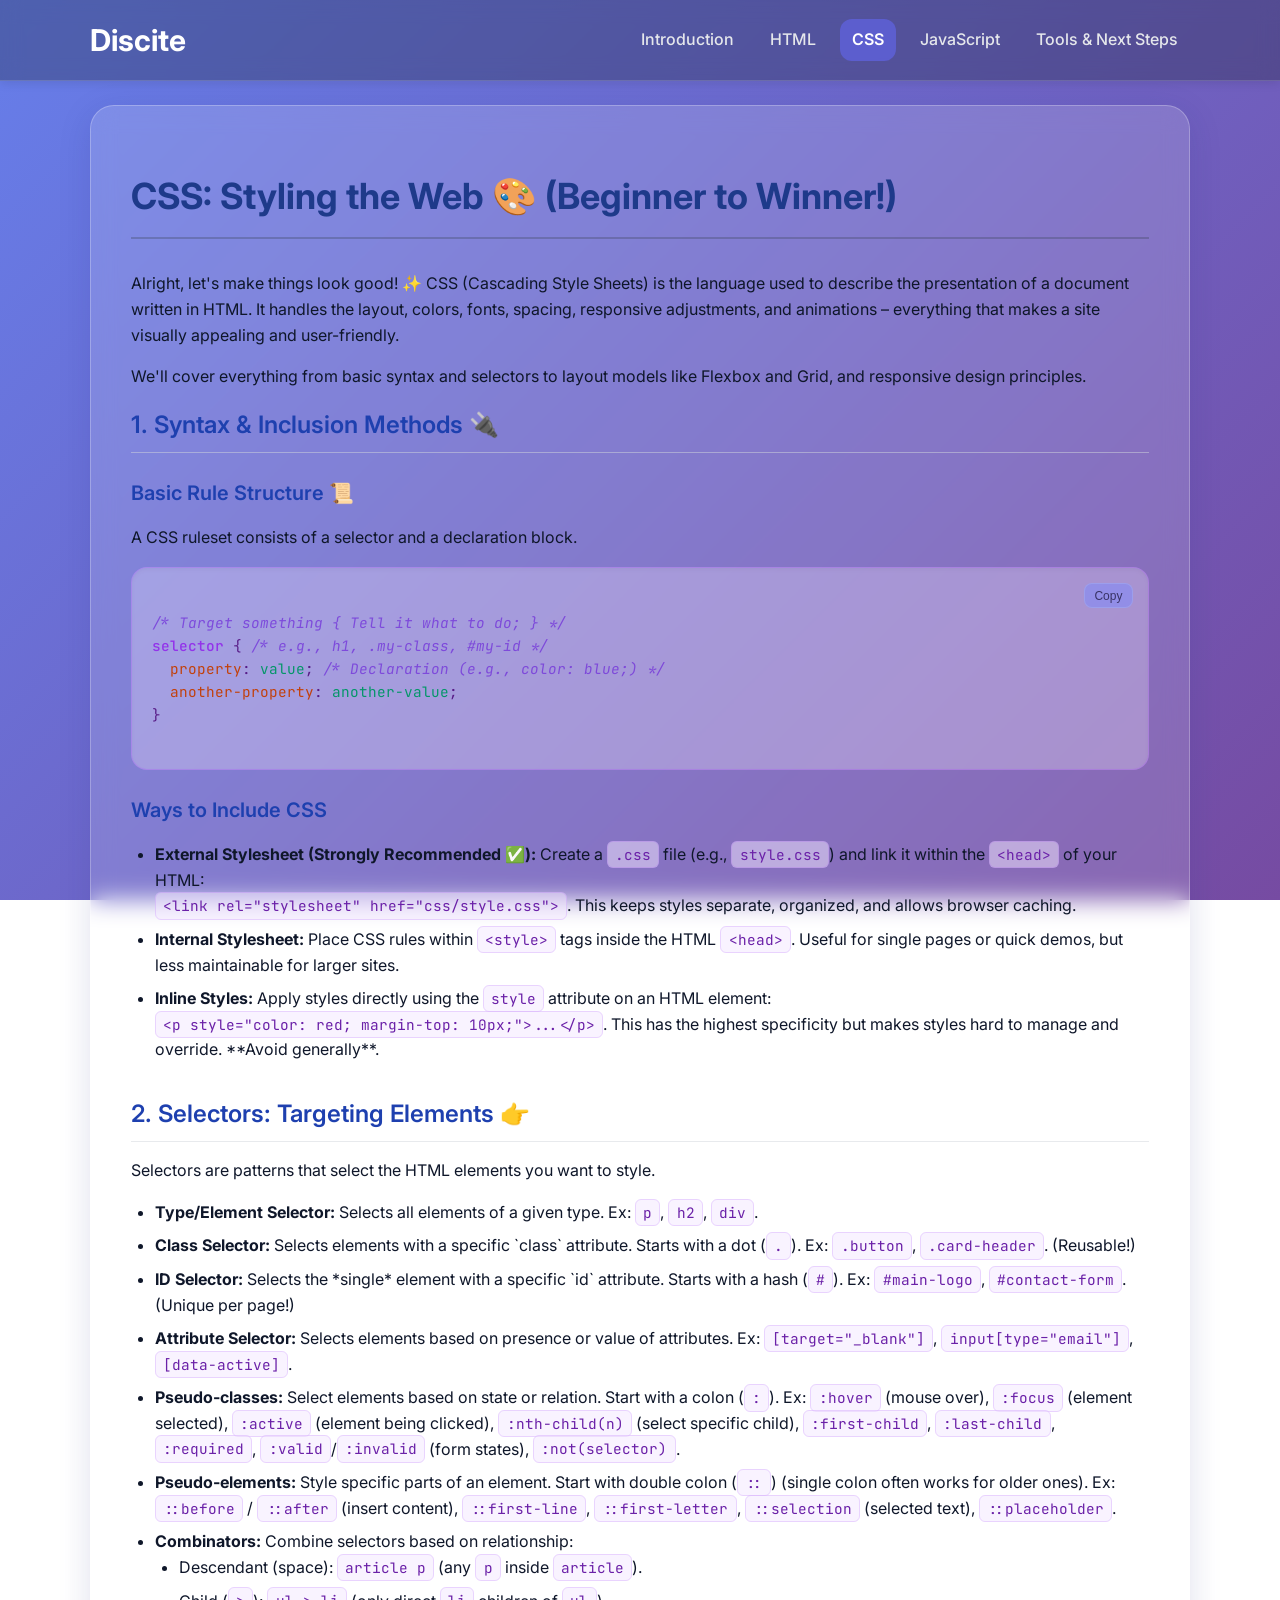
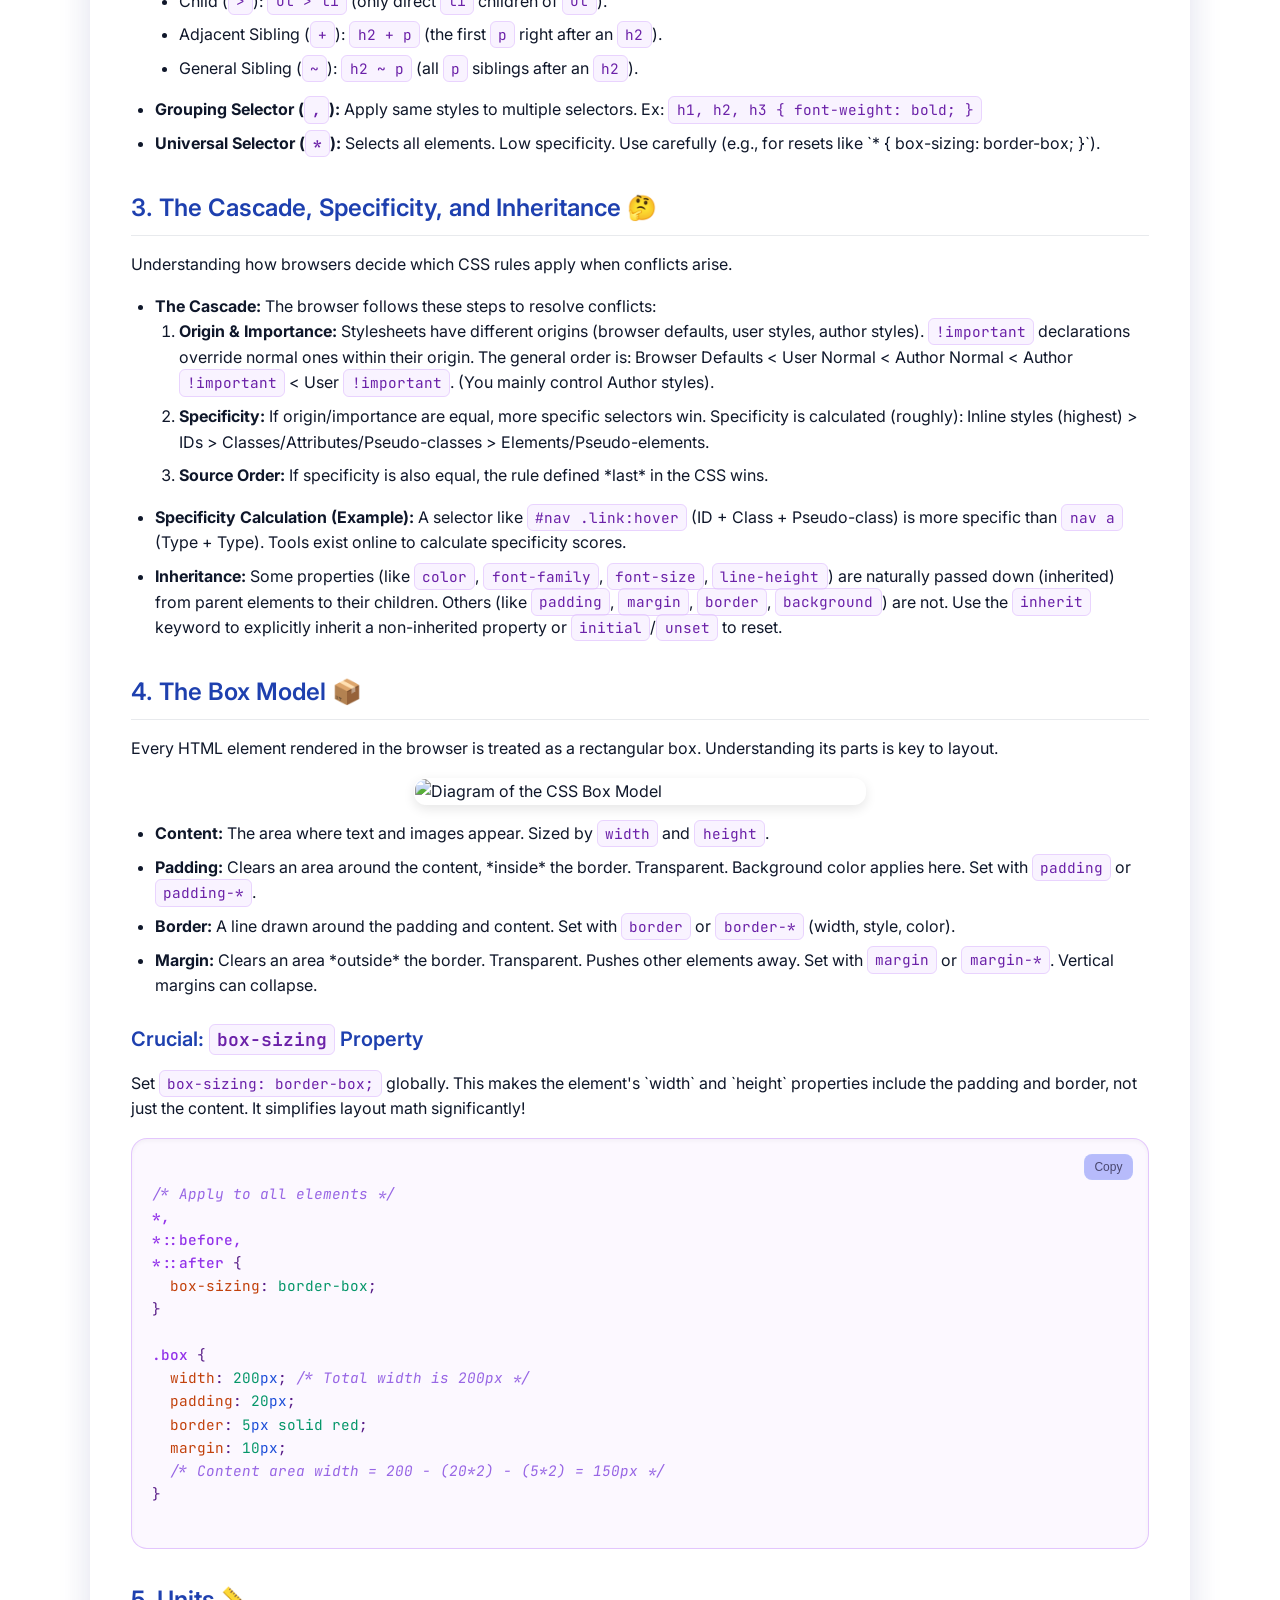
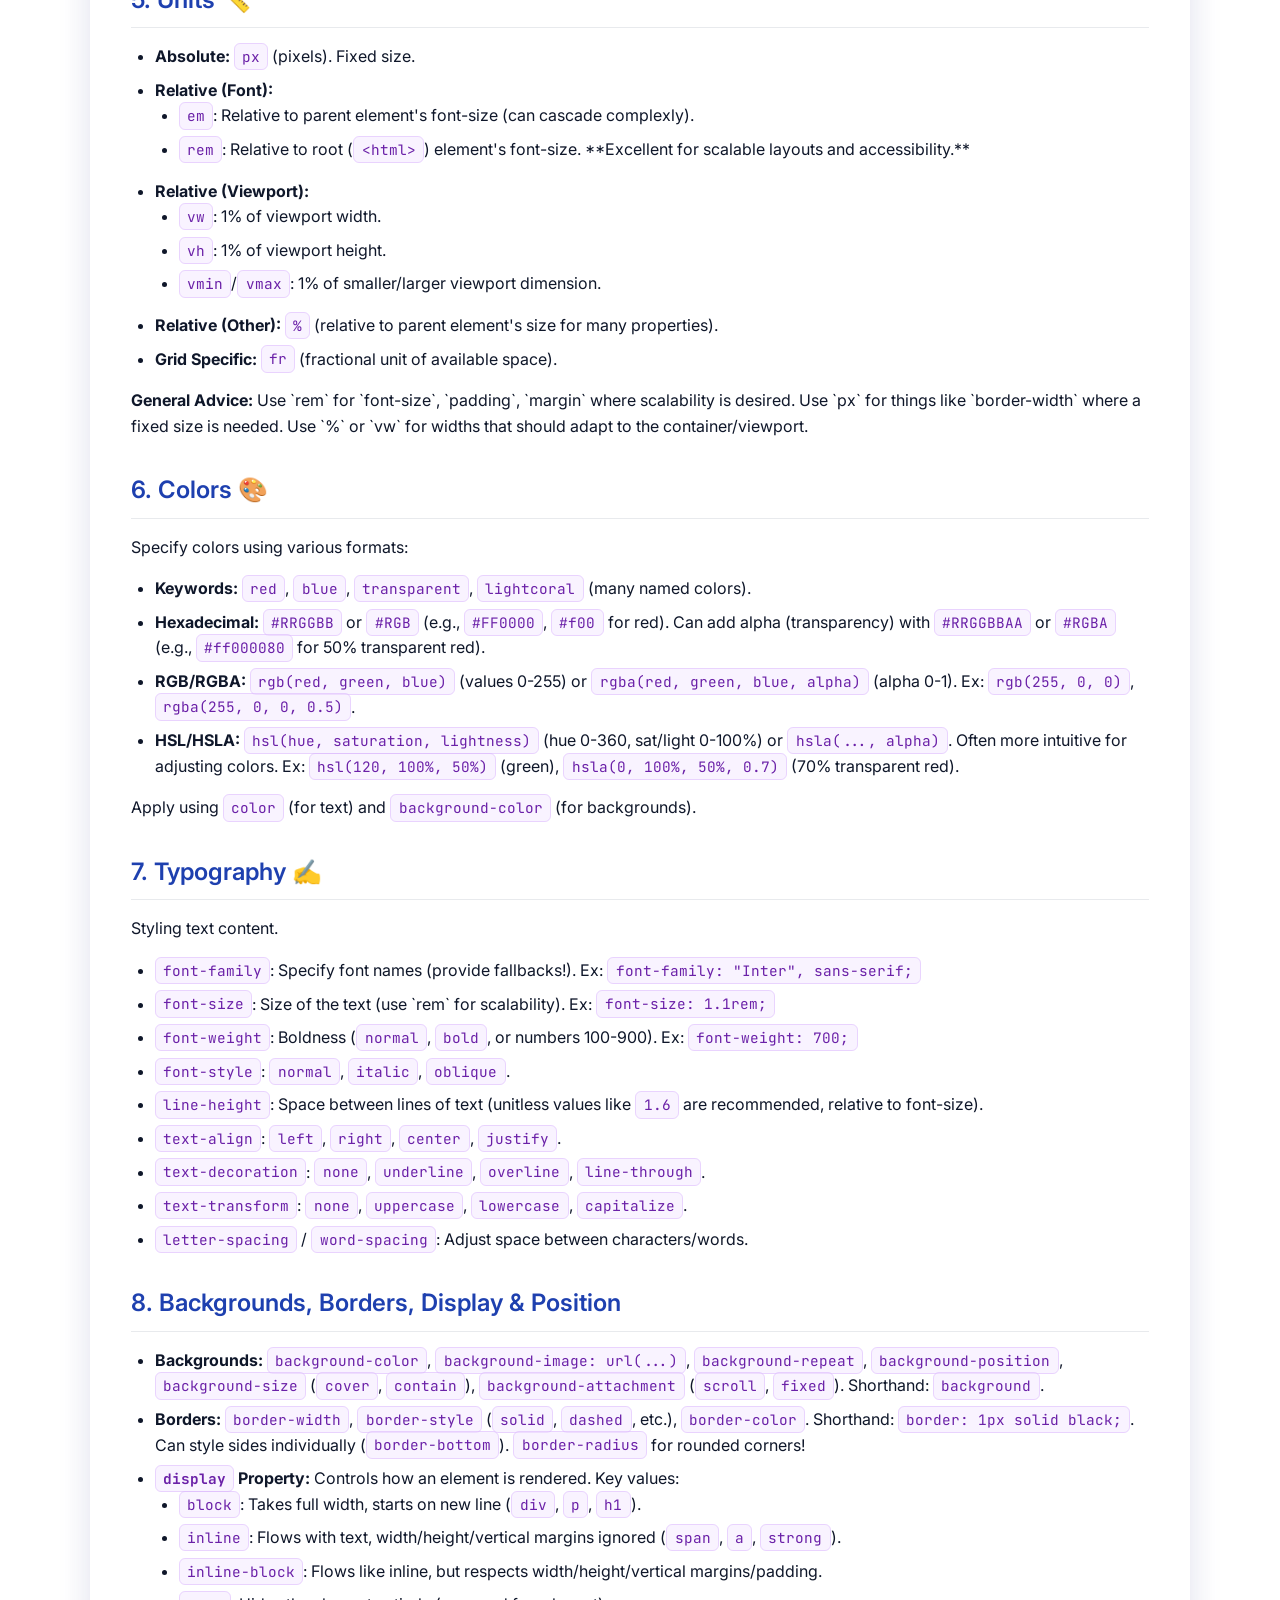
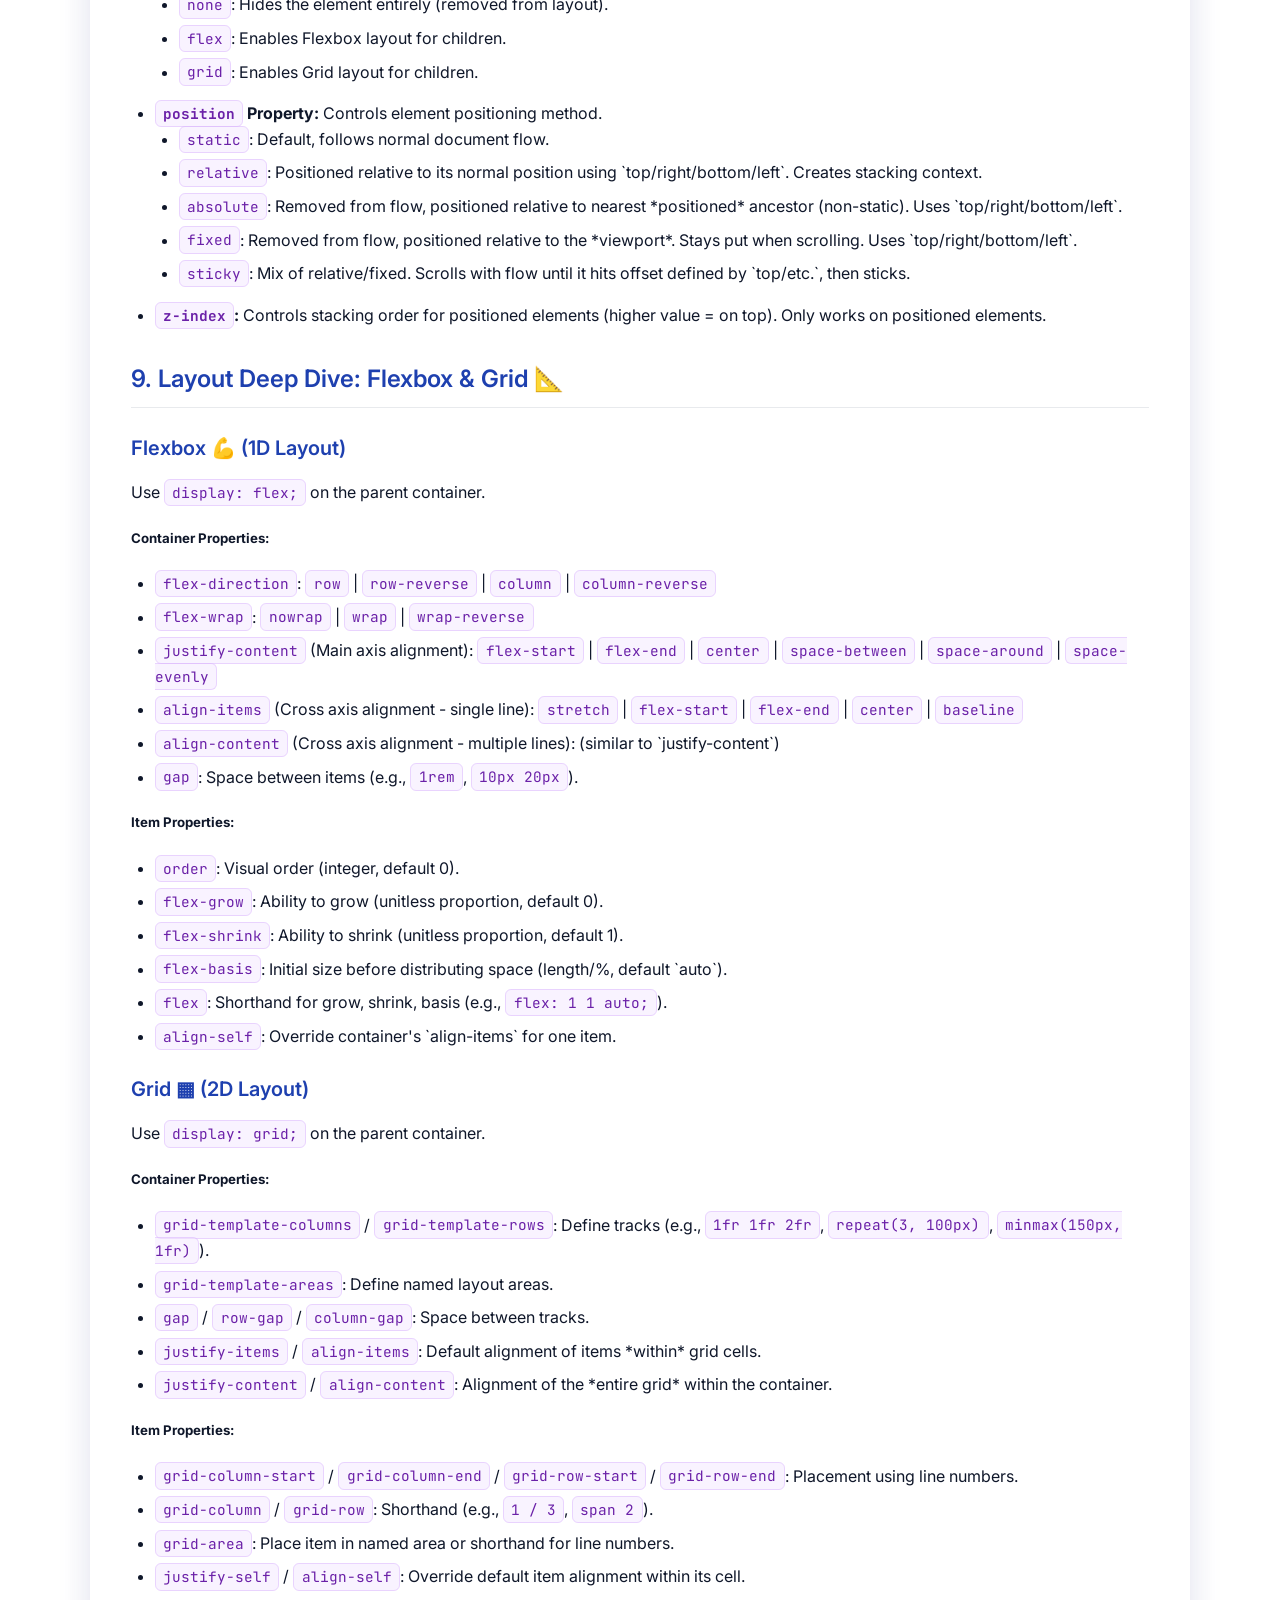
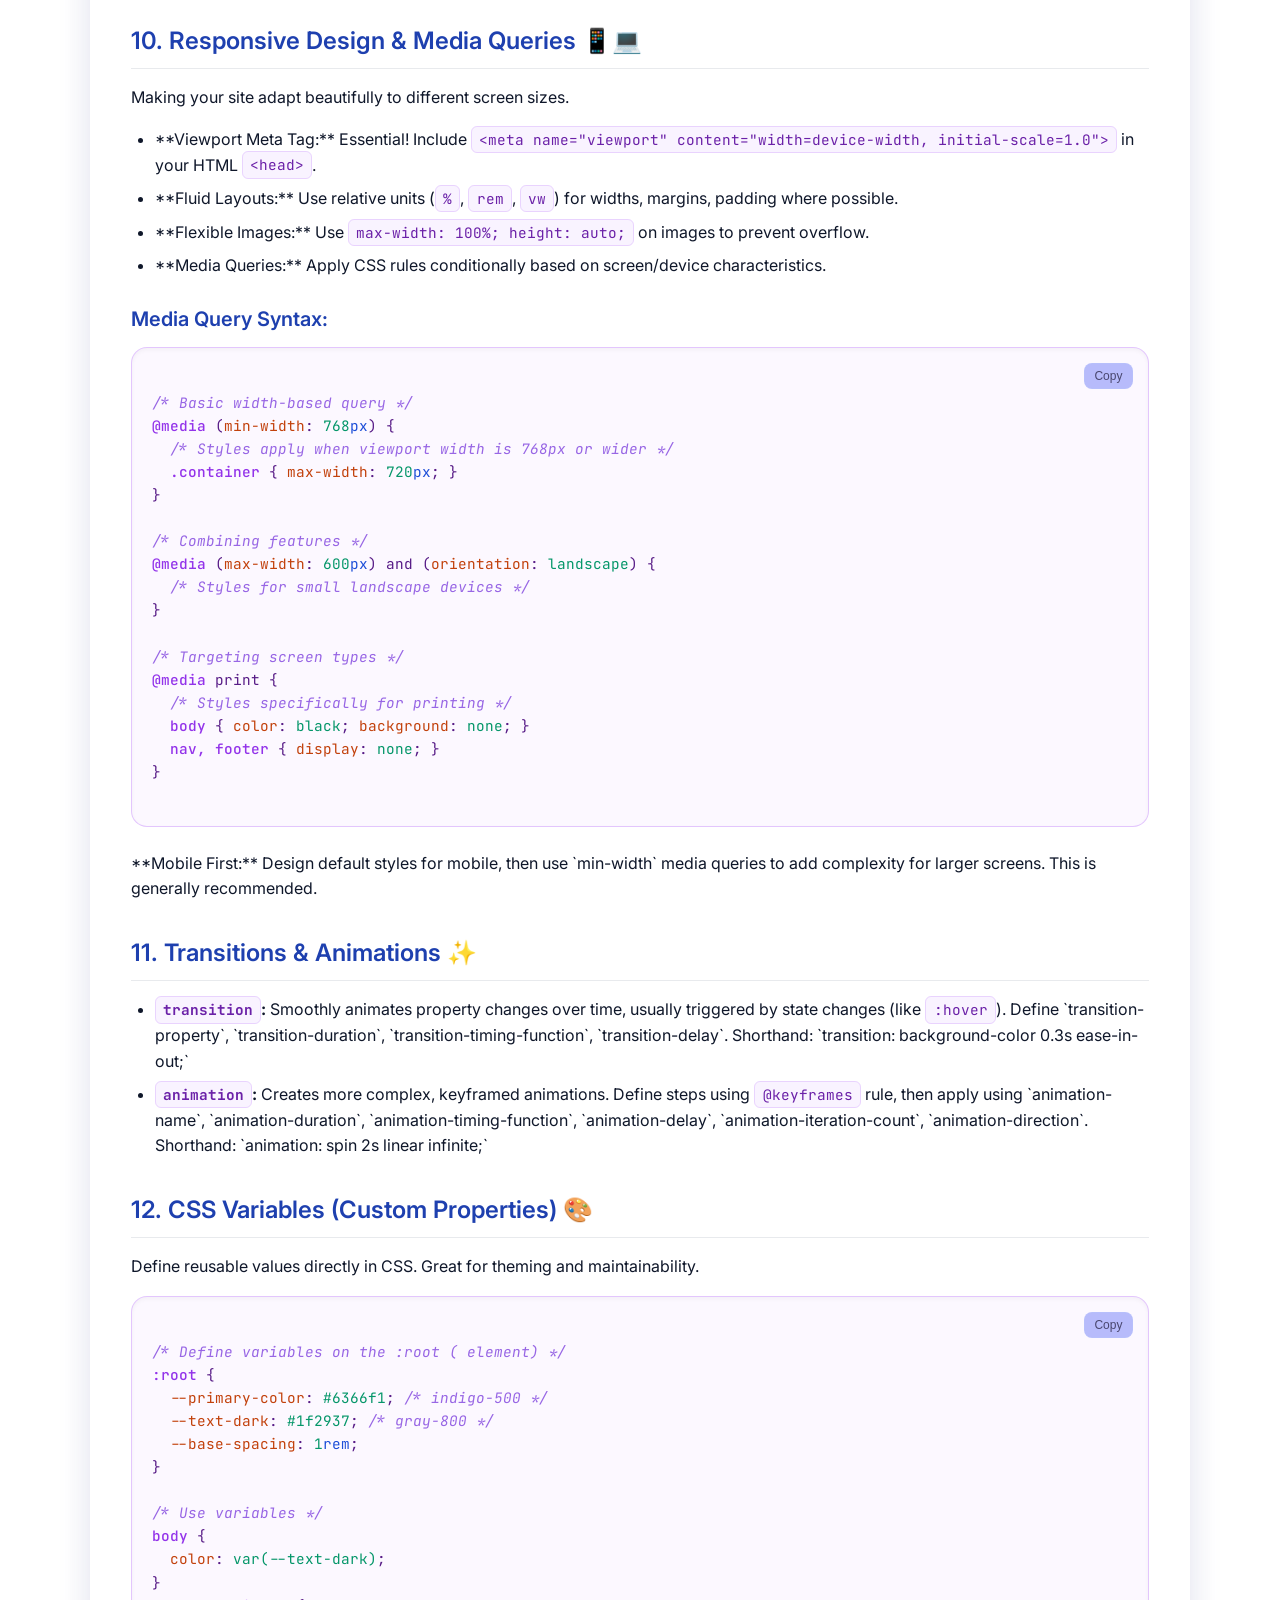
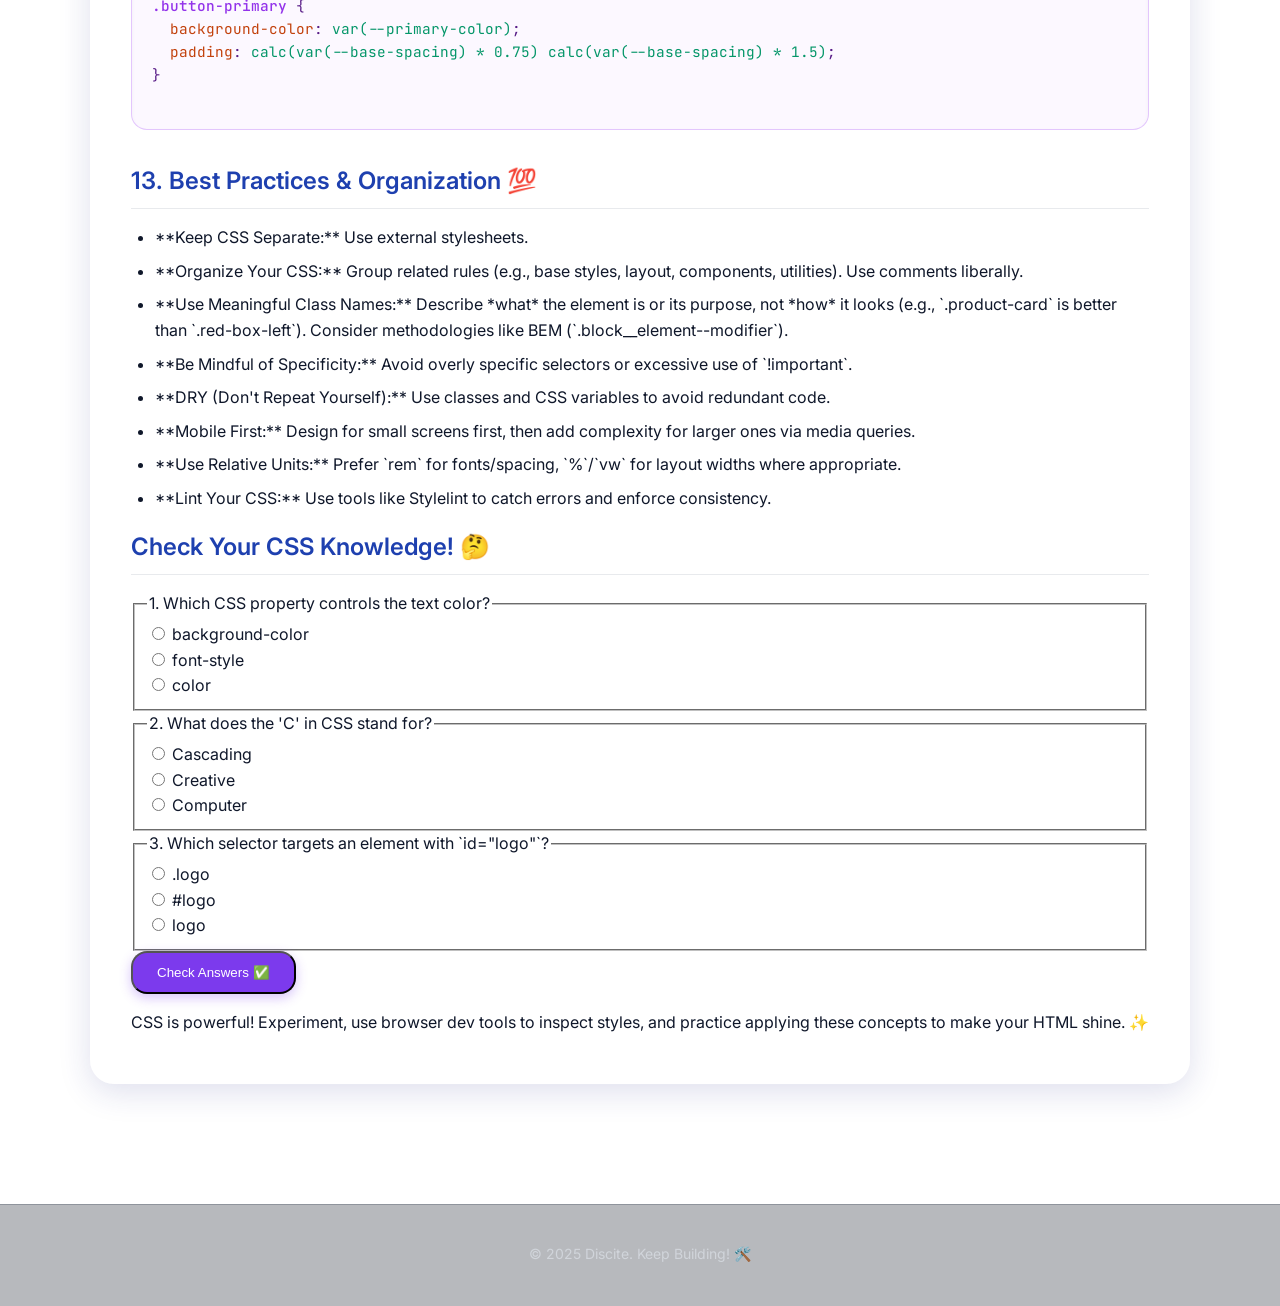
==== commit 8bd0ebdb: "Update css.html" ====
--- a/css.html
+++ b/css.html
@@ -28,9 +28,8 @@
     </header>
 
     <main class="container main-content">
-
-        <section id="css" class="content-section">
-             <h2 class="text-3xl md:text-4xl font-bold section-header">
+        <section id="css" class="content-section" aria-labelledby="css-main-heading">
+             <h2 id="css-main-heading" class="text-3xl md:text-4xl font-bold section-header">
                 CSS: Styling the Web 🎨 (Beginner to Winner!)
             </h2>
             <p class="mb-4">Alright, let's make things look good! ✨ CSS (Cascading Style Sheets) is the language used to describe the presentation of a document written in HTML. It handles the layout, colors, fonts, spacing, responsive adjustments, and animations – everything that makes a site visually appealing and user-friendly.</p>
@@ -307,9 +306,42 @@
                  <li>**Lint Your CSS:** Use tools like Stylelint to catch errors and enforce consistency.</li>
              </ul>
 
-             <p class="mt-6 font-semibold">CSS is powerful! Experiment, use browser dev tools to inspect styles, and practice applying these concepts to make your HTML shine. ✨</p>
+             <div class="quiz-container mt-10 pt-6 border-t border-purple-200 border-opacity-50" id="css-quiz">
+                <h3 class="text-xl font-semibold mb-4 text-purple-800">Check Your CSS Knowledge! 🤔</h3>
+                <form class="quiz-form space-y-6">
+                    <fieldset class="quiz-question p-4 border border-purple-300 border-opacity-50 rounded-lg squircle-sm">
+                        <legend class="text-lg font-medium mb-2 px-1">1. Which CSS property controls the text color?</legend>
+                        <div class="space-y-2">
+                            <div><label><input type="radio" name="q1" value="a"> background-color</label></div>
+                            <div><label><input type="radio" name="q1" value="b"> font-style</label></div>
+                            <div><label><input type="radio" name="q1" value="c"> color</label></div>
+                        </div>
+                    </fieldset>
+
+                    <fieldset class="quiz-question p-4 border border-purple-300 border-opacity-50 rounded-lg squircle-sm">
+                        <legend class="text-lg font-medium mb-2 px-1">2. What does the 'C' in CSS stand for?</legend>
+                         <div class="space-y-2">
+                            <div><label><input type="radio" name="q2" value="a"> Cascading</label></div>
+                            <div><label><input type="radio" name="q2" value="b"> Creative</label></div>
+                            <div><label><input type="radio" name="q2" value="c"> Computer</label></div>
+                        </div>
+                    </fieldset>
+
+                     <fieldset class="quiz-question p-4 border border-purple-300 border-opacity-50 rounded-lg squircle-sm">
+                        <legend class="text-lg font-medium mb-2 px-1">3. Which selector targets an element with `id="logo"`?</legend>
+                         <div class="space-y-2">
+                            <div><label><input type="radio" name="q3" value="a"> .logo</label></div>
+                            <div><label><input type="radio" name="q3" value="b"> #logo</label></div>
+                            <div><label><input type="radio" name="q3" value="c"> logo</label></div>
+                        </div>
+                    </fieldset>
+
+                    <button type="submit" class="cta-button quiz-submit-button">Check Answers ✅</button>
+                </form>
+                <div class="quiz-results mt-4 p-4 rounded-lg squircle-sm" aria-live="polite"></div>
+            </div>
+            <p class="mt-6 font-semibold">CSS is powerful! Experiment, use browser dev tools to inspect styles, and practice applying these concepts to make your HTML shine. ✨</p>
         </section>
-
     </main>
 
     <footer class="main-footer">
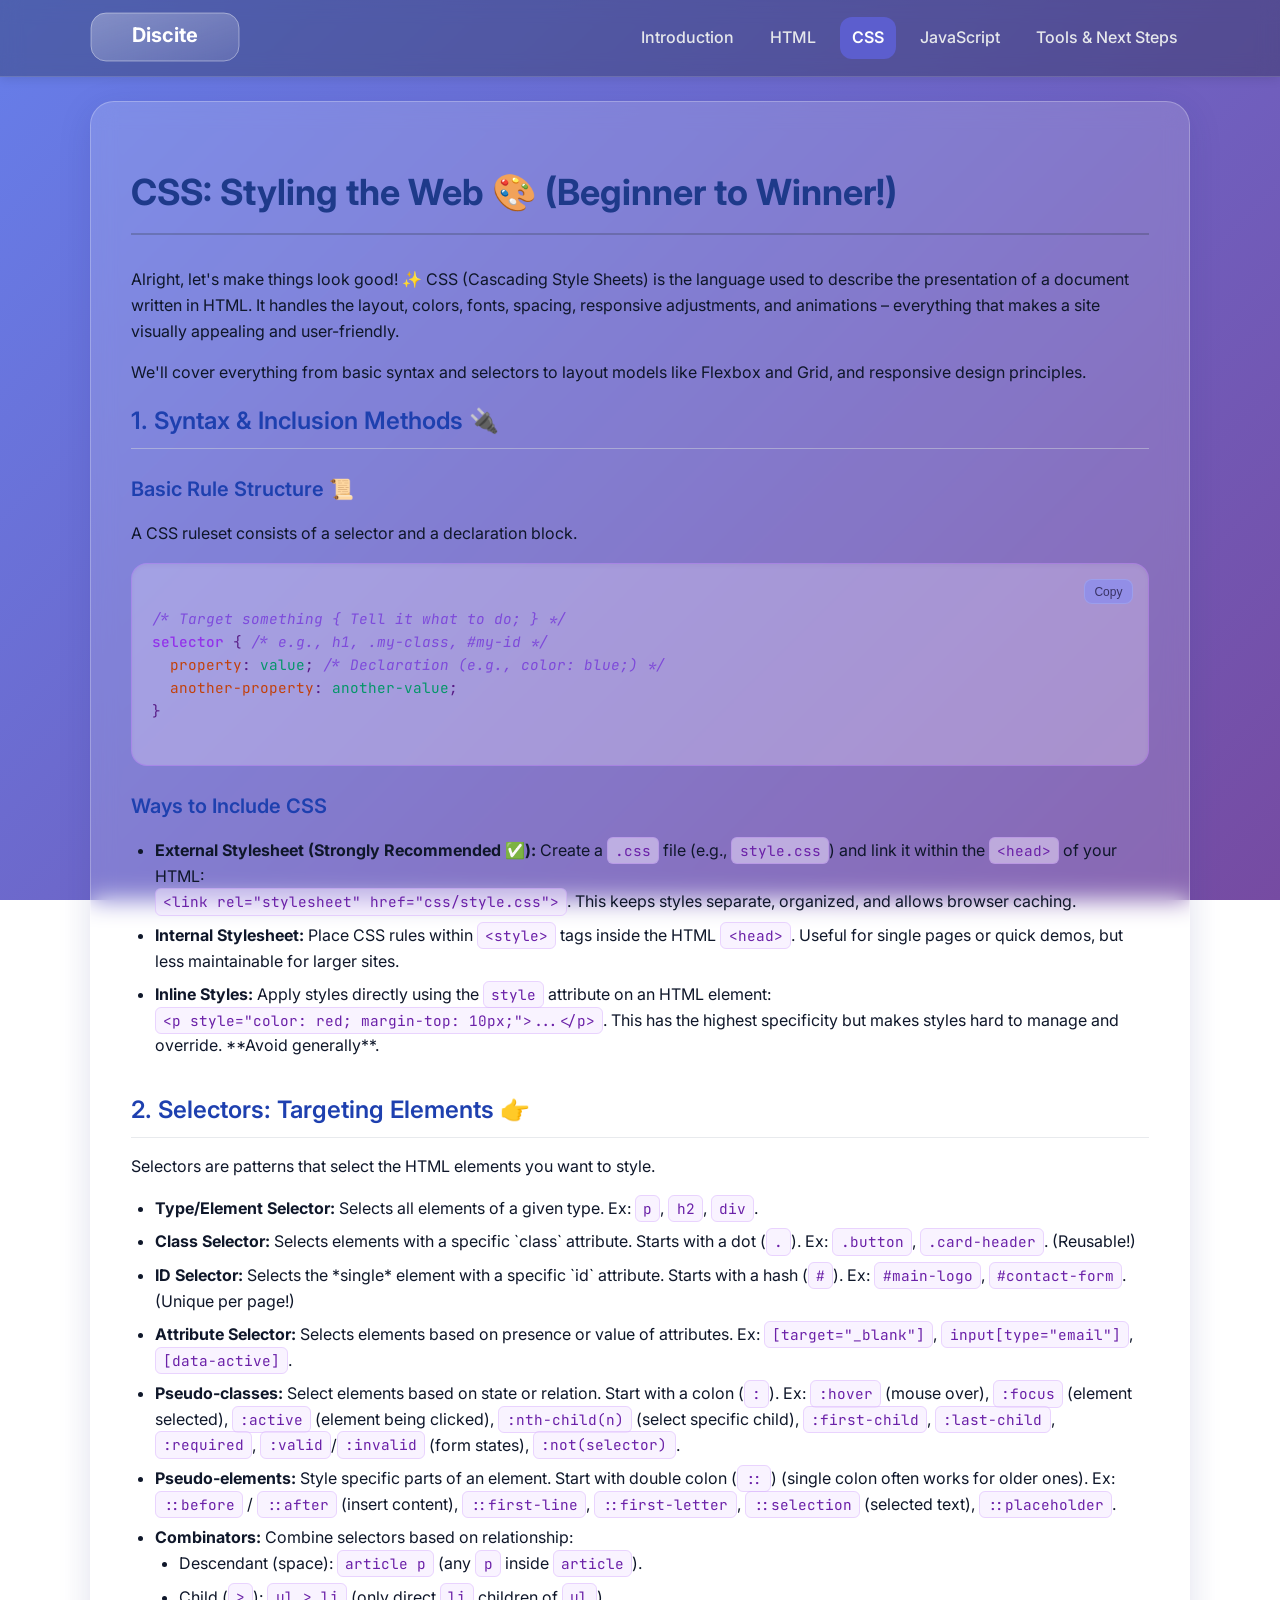
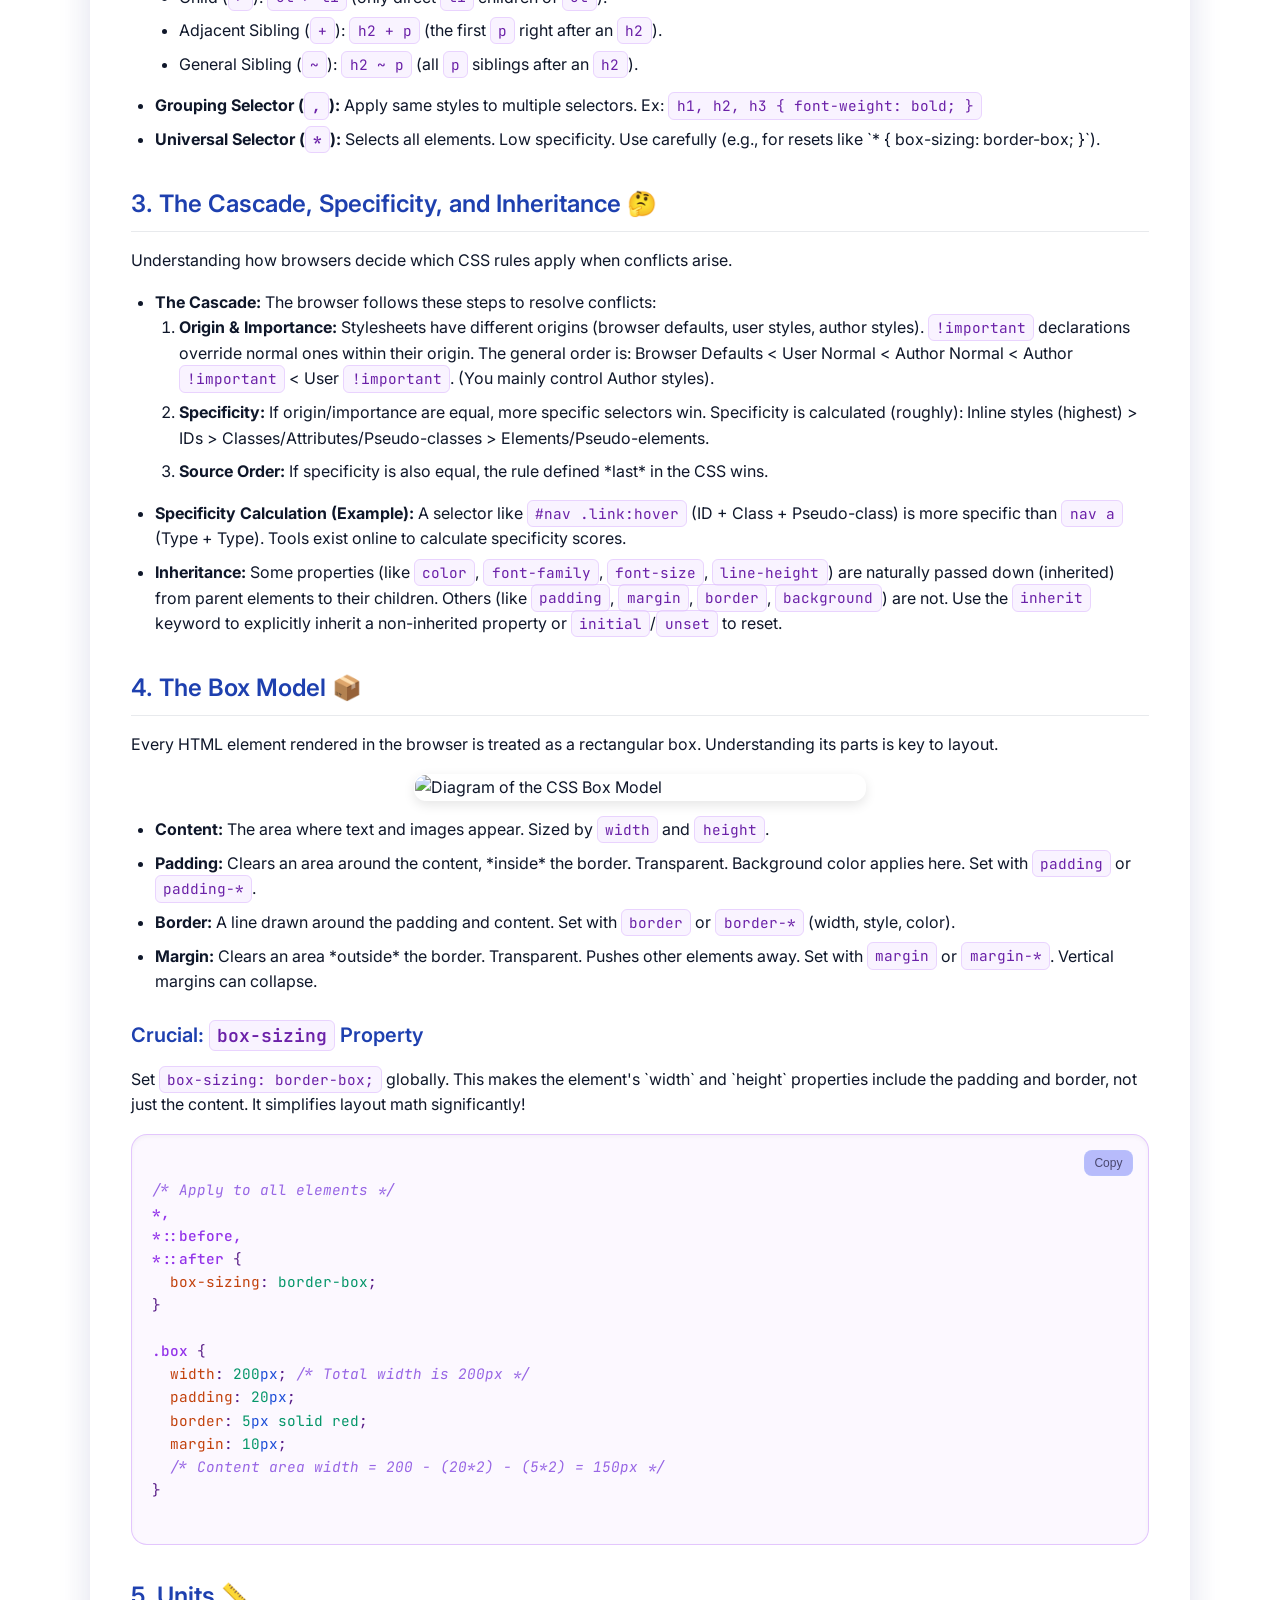
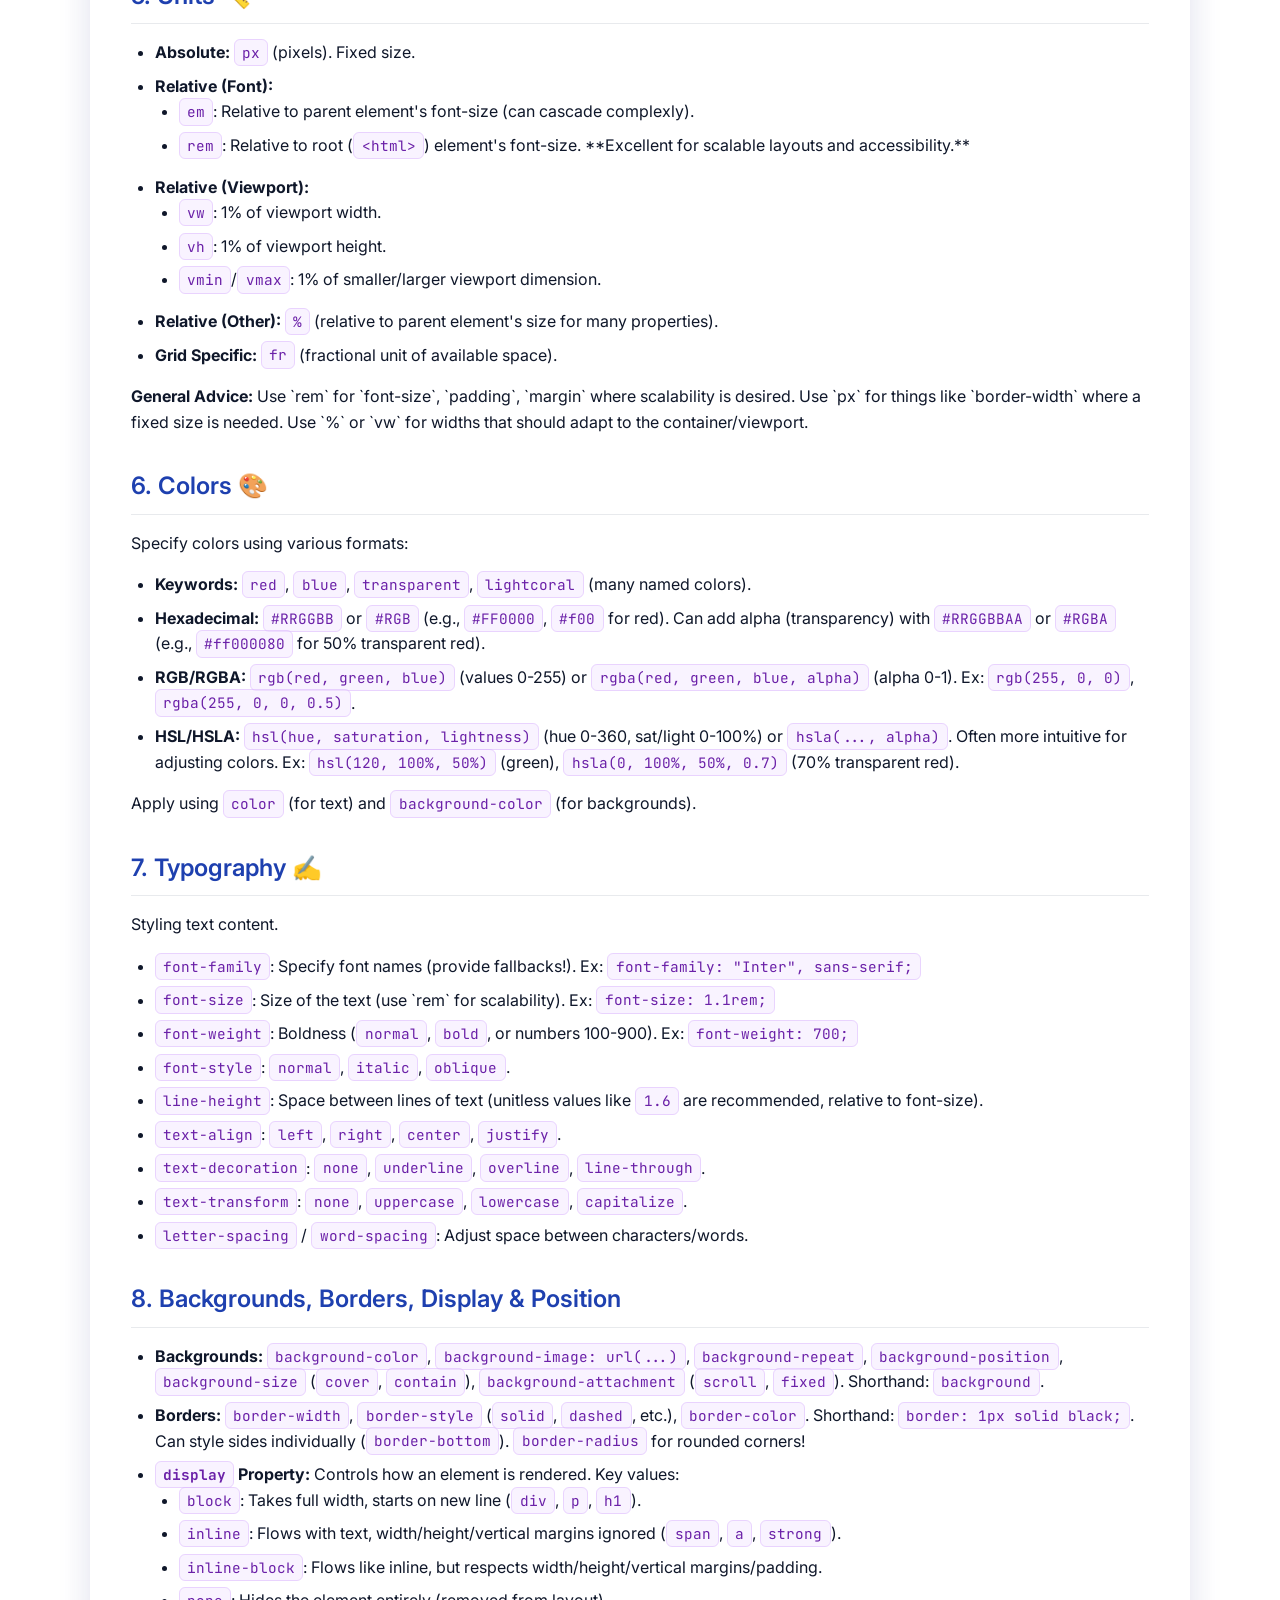
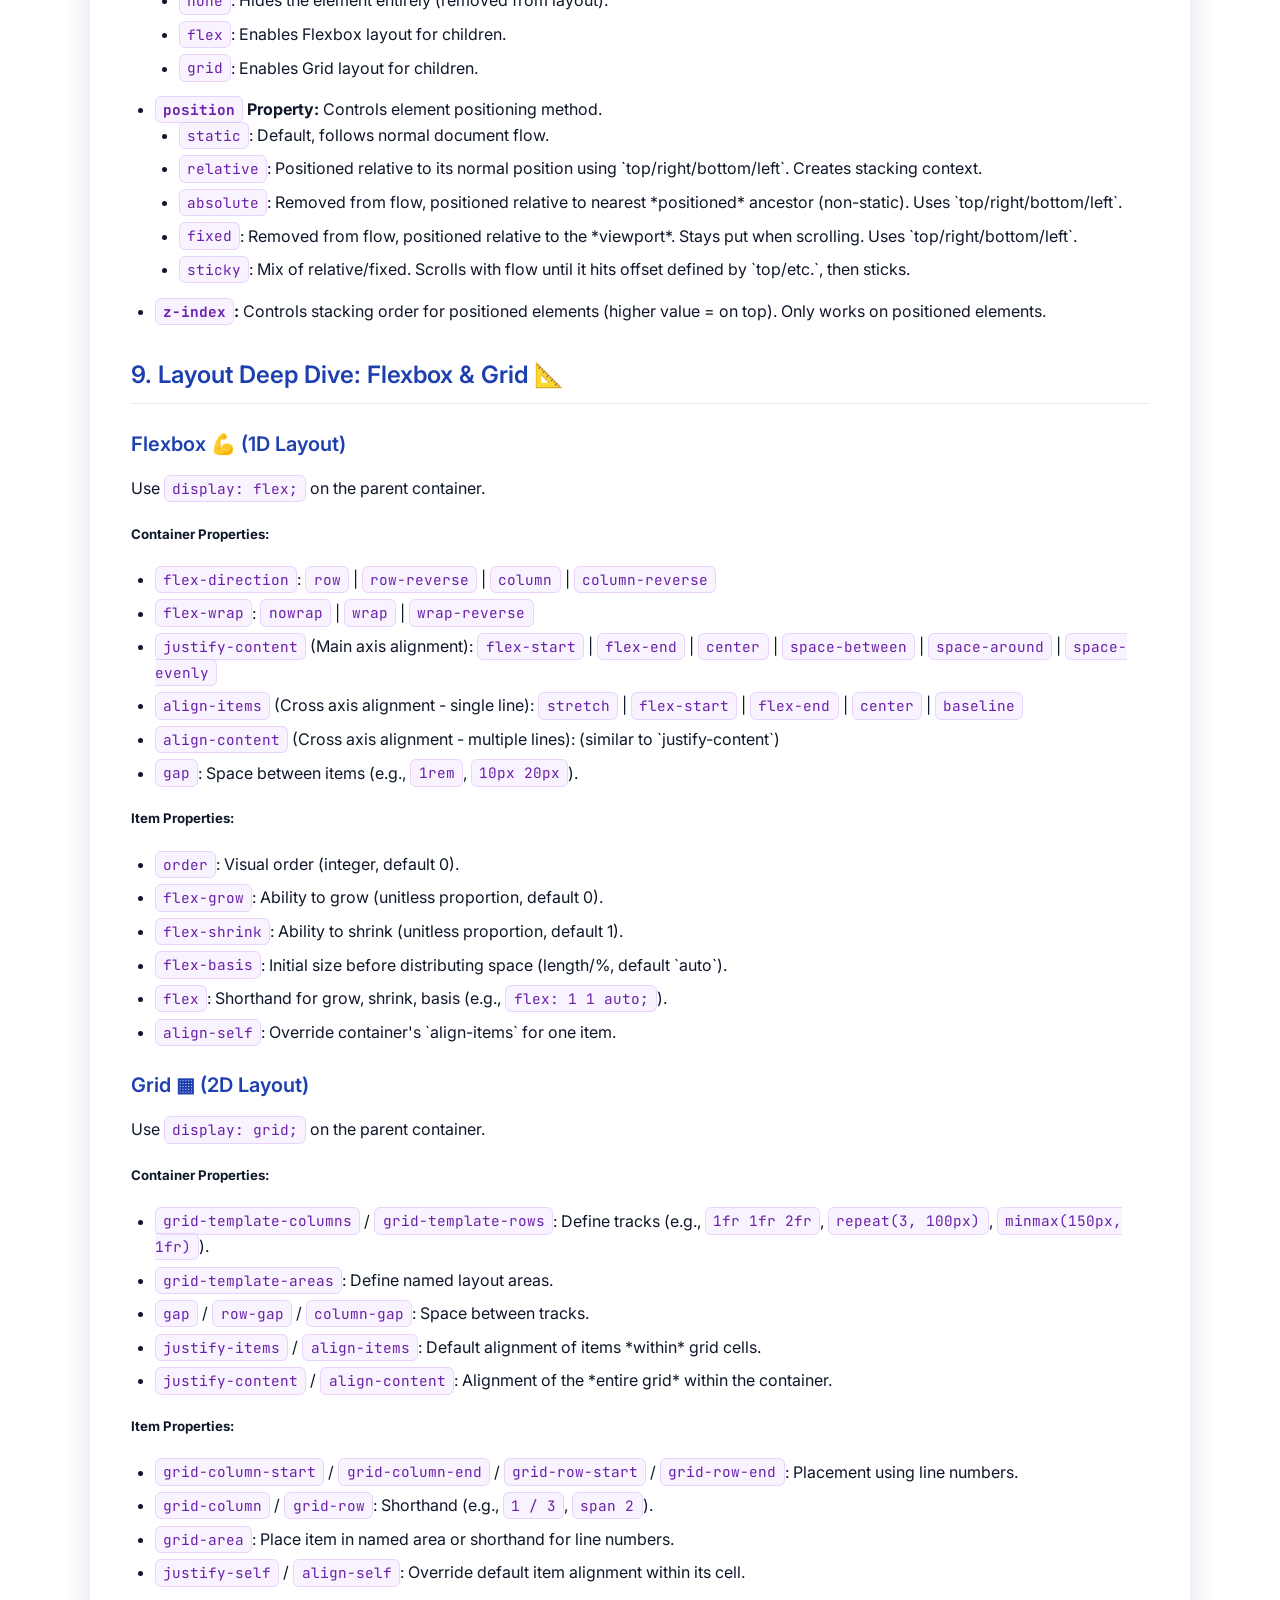
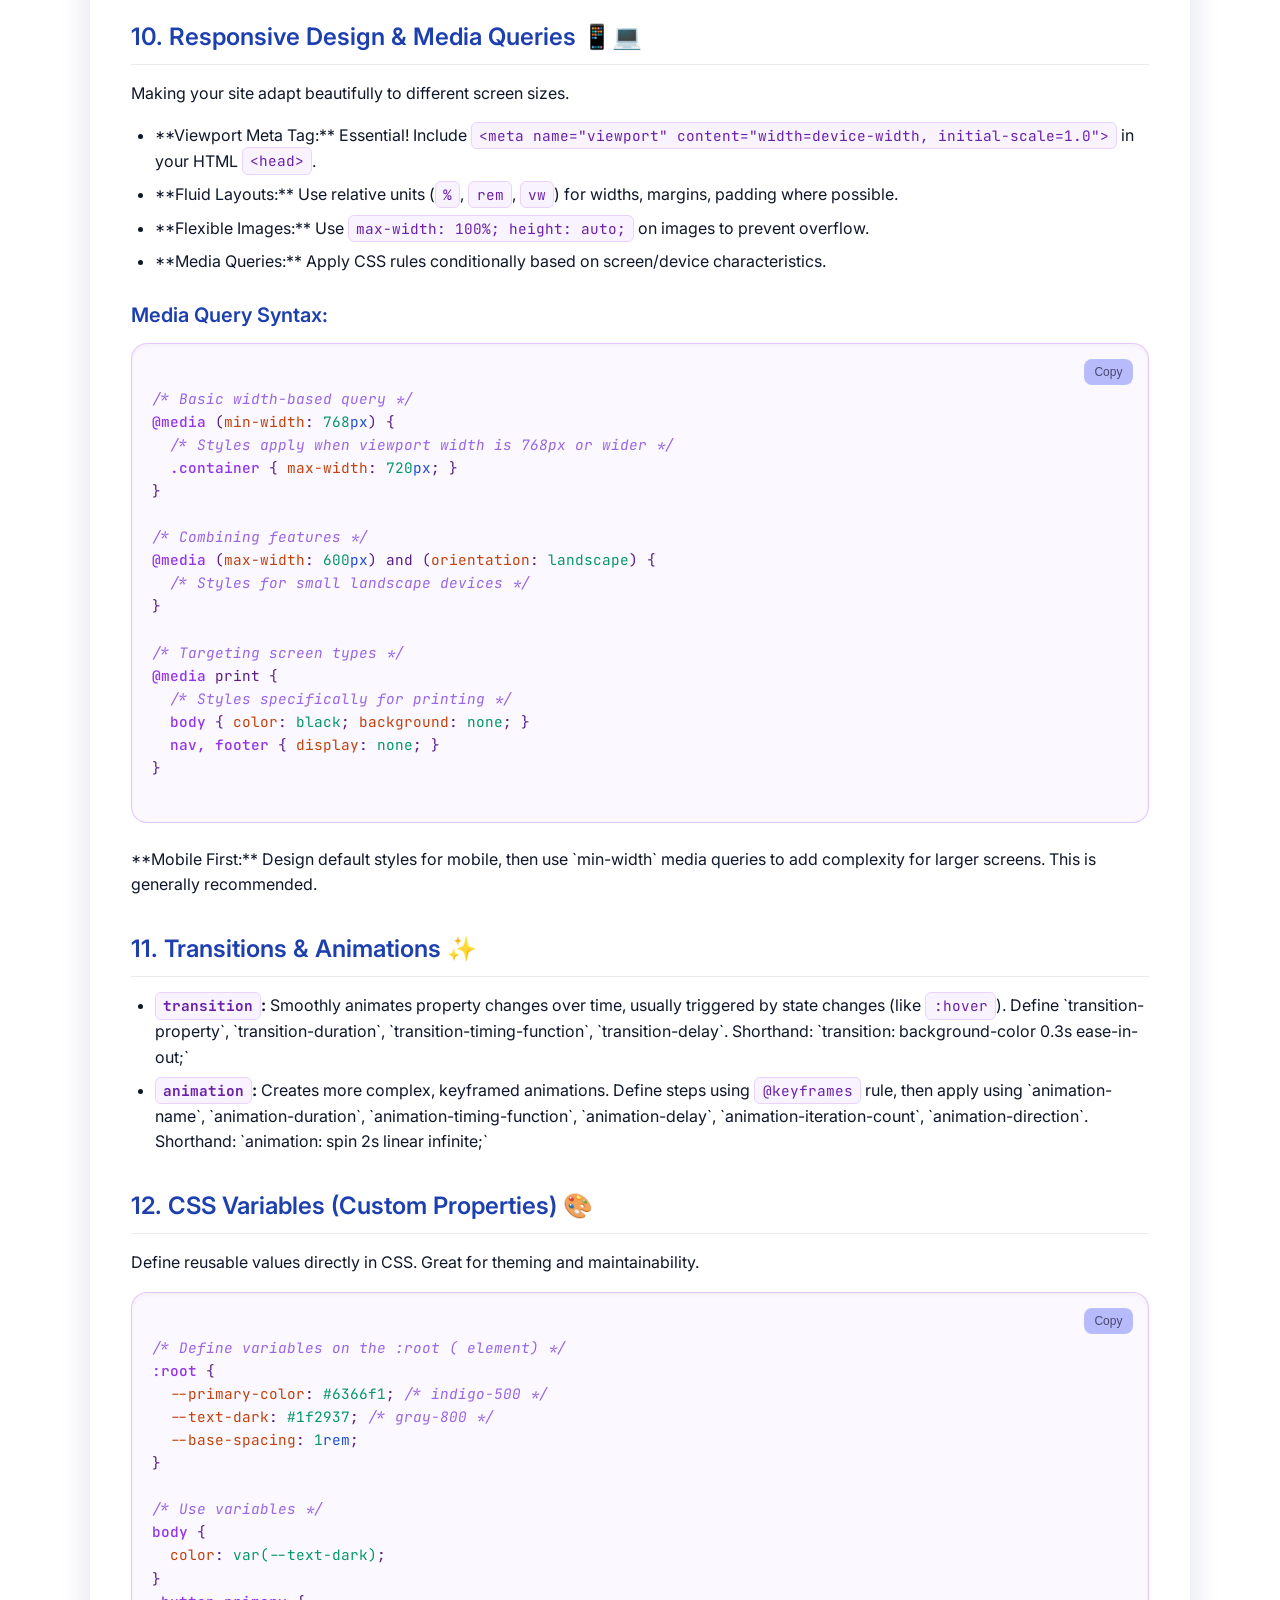
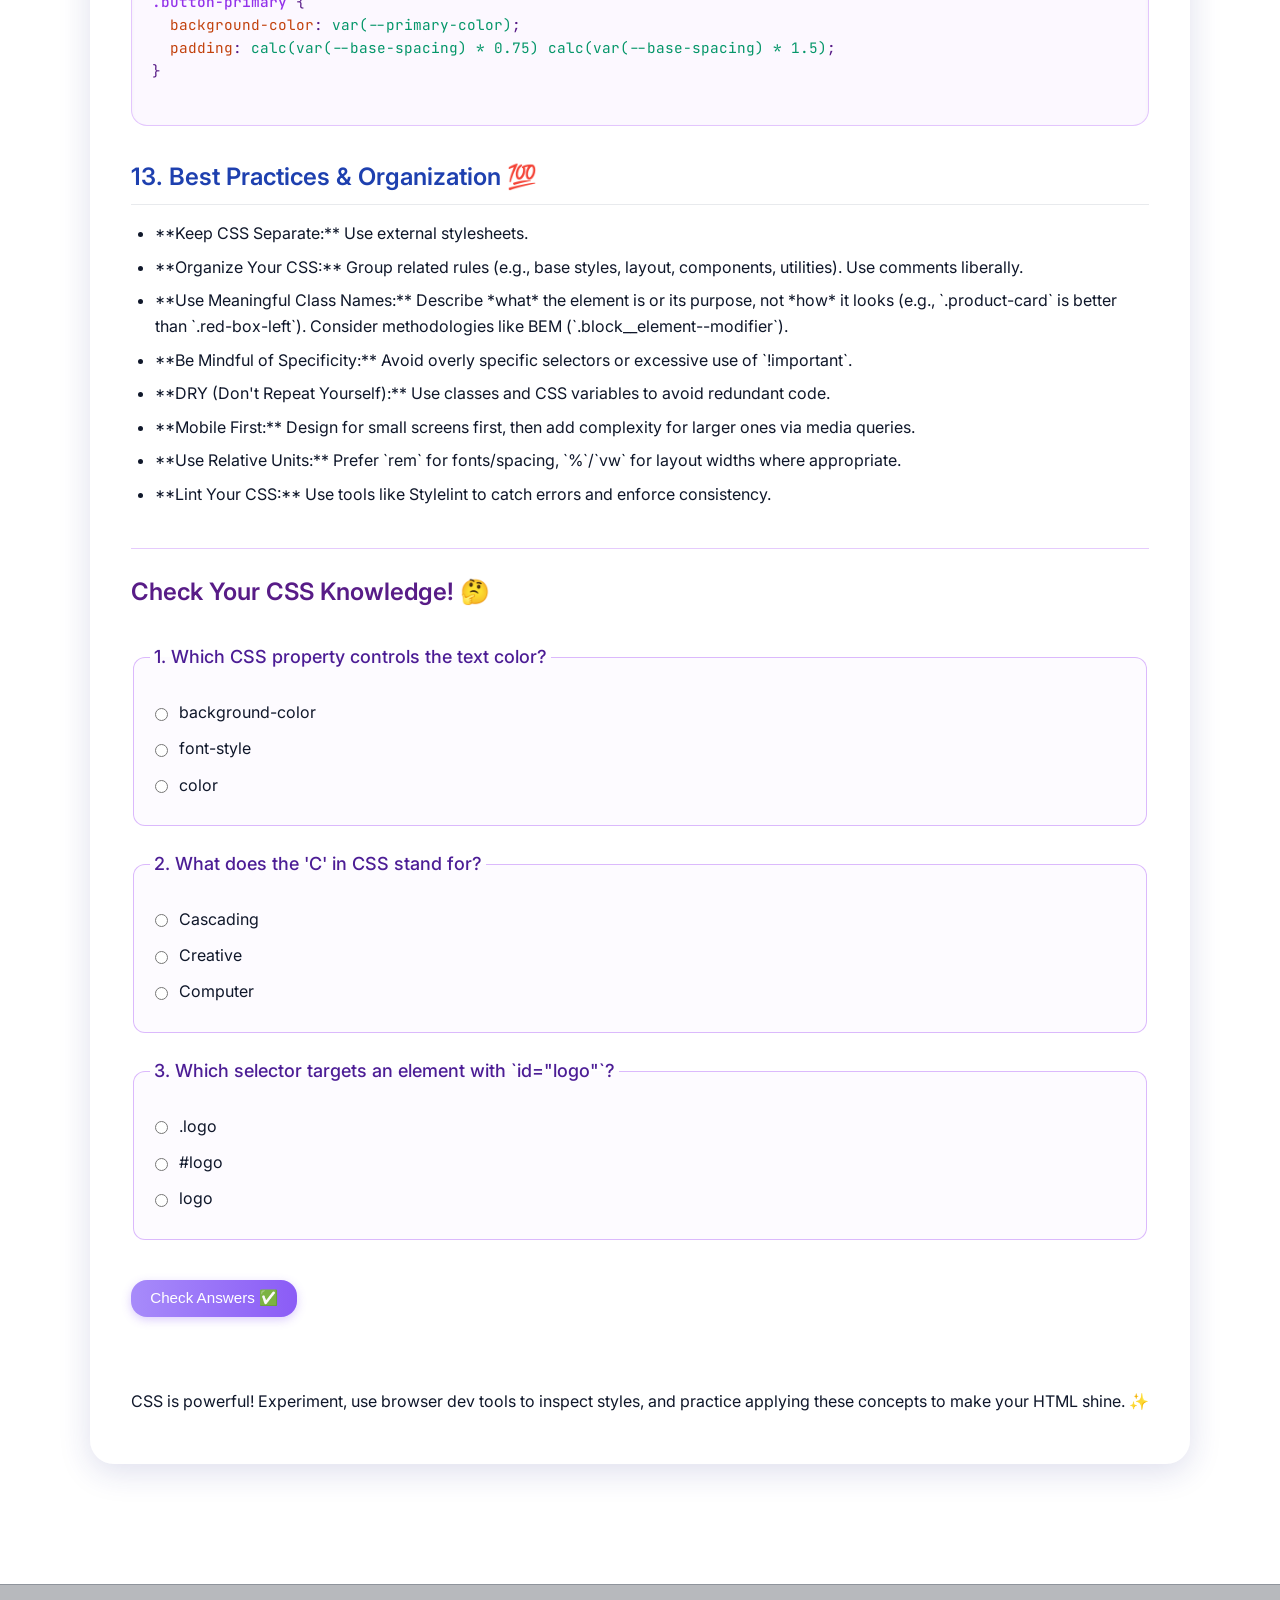
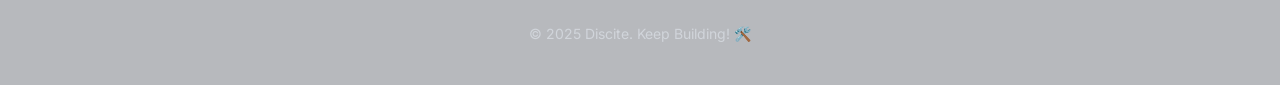
==== commit 73ca6912: "crank" ====
--- a/css.html
+++ b/css.html
@@ -16,7 +16,19 @@
 
     <header class="sticky-header">
         <div class="container header-container">
-            <h1 class="logo">Discite</h1>
+             <div class="logo">
+              <a href="index.html" aria-label="Discite Homepage"> <svg width="150" height="50" viewBox="0 0 150 50" xmlns="http://www.w3.org/2000/svg">
+                  <defs>
+                    <linearGradient id="glassGradient" x1="0%" y1="0%" x2="100%" y2="100%">
+                      <stop offset="0%" style="stop-color:rgba(255, 255, 255, 0.3); stop-opacity:1" />
+                      <stop offset="100%" style="stop-color:rgba(255, 255, 255, 0.1); stop-opacity:1" />
+                    </linearGradient>
+                  </defs>
+                  <rect x="1" y="1" width="148" height="48" rx="15" ry="15" fill="url(#glassGradient)" stroke="rgba(255, 255, 255, 0.4)" stroke-width="1"/>
+                  <text x="50%" y="50%" dominant-baseline="middle" text-anchor="middle" font-family="'Inter', sans-serif" font-size="20" font-weight="700" fill="#ffffff">Discite</text>
+                </svg>
+              </a>
+            </div>
             <nav class="main-nav" aria-label="Main navigation">
                 <a href="index.html" class="nav-link">Introduction</a>
                 <a href="html.html" class="nav-link">HTML</a>
@@ -306,7 +318,7 @@
                  <li>**Lint Your CSS:** Use tools like Stylelint to catch errors and enforce consistency.</li>
              </ul>
 
-             <div class="quiz-container mt-10 pt-6 border-t border-purple-200 border-opacity-50" id="css-quiz">
+            <div class="quiz-container mt-10 pt-6 border-t border-purple-200 border-opacity-50" id="css-quiz">
                 <h3 class="text-xl font-semibold mb-4 text-purple-800">Check Your CSS Knowledge! 🤔</h3>
                 <form class="quiz-form space-y-6">
                     <fieldset class="quiz-question p-4 border border-purple-300 border-opacity-50 rounded-lg squircle-sm">
--- a/css/style.css
+++ b/css/style.css
@@ -27,7 +27,7 @@
     position: sticky;
     top: 0;
     z-index: 50;
-    padding: 1rem 0;
+    padding: 0.75rem 0; /* Adjusted padding slightly */
     /* Glassmorphism */
     background-color: rgba(26, 32, 44, 0.3); /* Darker semi-transparent */
     backdrop-filter: blur(10px);
@@ -43,15 +43,26 @@
     justify-content: space-between;
 }
 
+/* Styles for the SVG logo container */
 .logo {
-    font-size: 1.875rem; /* text-3xl */
-    font-weight: 700; /* font-bold */
-    color: #ffffff; /* White */
-    /* === UPDATED: Remove default browser margins === */
+    /* Remove text-specific styles if they existed */
     margin: 0;
-    /* === ADDED: Add some bottom margin ONLY for mobile view === */
-    margin-bottom: 0.5rem;
-}
+    margin-bottom: 0.5rem; /* Spacing on mobile */
+    line-height: 1; /* Prevent extra space from line-height */
+    display: inline-block; /* Ensure it takes up only needed space */
+}
+/* Target the SVG directly */
+.logo svg {
+    display: block; /* Remove potential extra space below SVG */
+    width: 150px; /* Control size via CSS if needed, or use SVG attributes */
+    height: auto; /* Maintain aspect ratio */
+}
+/* Ensure the link wrapping the logo behaves correctly */
+.logo a {
+    display: inline-block; /* Or block if needed */
+    line-height: 1; /* Match logo line-height */
+}
+
 
 .main-nav {
     display: flex;
@@ -68,7 +79,6 @@
     text-decoration: none;
     font-size: 0.875rem; /* text-sm */
     font-weight: 500; /* font-medium */
-    /* === ADDED: Ensure links align well in flex === */
     display: inline-block; /* Helps with consistent height/padding */
 }
 
@@ -103,6 +113,11 @@
     scroll-margin-top: 6rem; /* Offset for sticky header */
     color: #0f172a; /* slate-900 - Dark text for contrast */
 }
+/* Add bottom padding specifically to intro section */
+#intro.content-section {
+    padding-bottom: 4rem; /* pb-16 */
+}
+
 
 /* Section Headers */
 .section-header {
@@ -263,24 +278,131 @@
     color: #4c1d95; /* violet-900 */
 }
 
-/* Call-to-action Button */
+/* Call-to-action Button (General) */
 .cta-button {
     display: inline-block;
-    background-color: #7c3aed; /* violet-600 */
+    /* Subtle gradient background */
+    background-image: linear-gradient(to right, #8b5cf6, #7c3aed); /* violet-500 to violet-600 */
     color: white;
-    padding: 0.75rem 1.5rem;
+    padding: 0.8rem 1.8rem; /* Slightly larger padding */
     border-radius: 1rem; /* Squircle */
     text-decoration: none;
     font-weight: 500;
-    transition: background-color 0.2s ease, transform 0.1s ease;
-    box-shadow: 0 4px 12px rgba(124, 58, 237, 0.3);
+    font-size: 1rem; /* Ensure font size is reasonable */
+    border: none;
+    cursor: pointer;
+    transition: all 0.3s ease; /* Smoother transition */
+    box-shadow: 0 4px 15px rgba(124, 58, 237, 0.3); /* Adjusted shadow */
+    text-align: center; /* Ensure text is centered if button wraps */
 }
 .cta-button:hover {
-    background-color: #6d28d9; /* violet-700 */
+    background-image: linear-gradient(to right, #7c3aed, #6d28d9); /* violet-600 to violet-700 */
+    box-shadow: 0 7px 20px rgba(124, 58, 237, 0.4); /* Enhanced shadow */
+    transform: translateY(-2px); /* Slight lift */
 }
 .cta-button:active {
-    transform: scale(0.98);
-}
+    transform: translateY(0px) scale(0.98); /* Push down slightly */
+    box-shadow: 0 2px 8px rgba(124, 58, 237, 0.2);
+}
+
+/* Specific margin for the main CTA button container on index.html */
+.cta-button-container {
+    margin-top: 5rem; /* Increased margin-top (adjust value as needed) */
+    text-align: center; /* Keep text-align here */
+}
+
+
+/* Quiz Specific Styles */
+.quiz-container {
+    margin-top: 2.5rem; /* mt-10 */
+    padding-top: 1.5rem; /* pt-6 */
+    border-top: 1px solid rgba(168, 85, 247, 0.3); /* purple border */
+}
+.quiz-container h3 {
+    color: #581c87; /* purple-900 */
+    border-bottom: none; /* Remove default h3 border */
+    margin-bottom: 1.5rem;
+}
+.quiz-form {
+    display: flex;
+    flex-direction: column;
+    gap: 1.5rem; /* space-y-6 */
+}
+.quiz-question {
+    padding: 1rem; /* p-4 */
+    border: 1px solid rgba(168, 85, 247, 0.4); /* purple border */
+    border-radius: 0.75rem; /* rounded-lg squircle-sm */
+    background-color: rgba(250, 245, 255, 0.4); /* purple-50 semi-transparent */
+}
+.quiz-question legend {
+    font-size: 1.125rem; /* text-lg */
+    font-weight: 500; /* font-medium */
+    margin-bottom: 0.75rem; /* mb-3 */
+    padding: 0 0.25rem; /* px-1 */
+    color: #4c1d95; /* violet-900 */
+    transition: border-bottom 0.3s ease; /* For result highlighting */
+}
+.quiz-question div { /* Spacing for radio buttons */
+    margin-bottom: 0.5rem;
+}
+.quiz-question label {
+    cursor: pointer;
+    display: inline-flex; /* Align radio and text */
+    align-items: center;
+    gap: 0.5rem;
+    transition: border-bottom 0.3s ease; /* For result highlighting */
+}
+.quiz-question input[type="radio"] {
+    cursor: pointer;
+    accent-color: #7c3aed; /* violet-600 */
+}
+
+/* Quiz Submit Button Styling */
+.quiz-submit-button {
+    /* Inherit from .cta-button but maybe make slightly different */
+    background-image: linear-gradient(to right, #a78bfa, #8b5cf6); /* Lighter violet gradient */
+    padding: 0.6rem 1.2rem;
+    font-size: 0.95rem; /* Slightly smaller than main CTA */
+    margin-top: 1rem; /* Add space above the button */
+    align-self: flex-start; /* Align button to the left */
+    box-shadow: 0 3px 10px rgba(139, 92, 246, 0.3);
+}
+.quiz-submit-button:hover {
+    background-image: linear-gradient(to right, #8b5cf6, #7c3aed);
+    box-shadow: 0 5px 15px rgba(139, 92, 246, 0.4);
+    transform: translateY(-1px);
+}
+.quiz-submit-button:active {
+    background-image: linear-gradient(to right, #7c3aed, #6d28d9);
+    transform: translateY(0px) scale(0.97);
+    box-shadow: 0 1px 5px rgba(139, 92, 246, 0.2);
+}
+
+.quiz-results {
+    margin-top: 1.5rem; /* mt-6 */
+    padding: 1rem; /* p-4 */
+    border-radius: 0.75rem; /* rounded-lg squircle-sm */
+    /* Background/border set by JS based on results */
+    transition: background-color 0.3s ease, border-color 0.3s ease;
+}
+.quiz-results p {
+    margin-bottom: 0.5rem;
+}
+.quiz-results p:last-child {
+    margin-bottom: 0;
+}
+.quiz-results strong {
+    font-weight: 600;
+}
+/* Class added by JS for overall score styling */
+.quiz-results .final-score { /* Renamed for clarity */
+    font-size: 1.125rem; /* text-lg */
+    font-weight: 600; /* font-semibold */
+    margin-top: 1rem; /* mt-4 */
+    padding-top: 0.5rem; /* pt-2 */
+    border-top: 1px solid rgba(168, 85, 247, 0.4); /* purple-300 border */
+}
+
 
 /* Interactive Demo */
 .interactive-demo {
@@ -314,8 +436,8 @@
      box-shadow: 0 0 0 2px rgba(124, 58, 237, 0.3); /* violet-600 */
      outline: none;
 }
-.interactive-demo button {
-    background-color: #7c3aed; /* violet-600 */
+.interactive-demo button { /* Demo button uses different base color */
+    background-color: #4f46e5; /* indigo-600 */
     color: white;
     padding: 0.6rem 1.2rem;
     border-radius: 0.75rem; /* Squircle button */
@@ -323,9 +445,9 @@
     cursor: pointer;
     transition: background-color 0.2s ease, transform 0.1s ease;
     font-weight: 500;
-    box-shadow: 0 2px 8px rgba(124, 58, 237, 0.3);
-}
-.interactive-demo button:hover { background-color: #6d28d9; }
+    box-shadow: 0 2px 8px rgba(79, 70, 229, 0.3);
+}
+.interactive-demo button:hover { background-color: #4338ca; }
 .interactive-demo button:active { transform: scale(0.98); }
 .interactive-demo button:disabled {
     background-color: #a7a29b; /* stone-400 */
@@ -397,11 +519,10 @@
 @media (min-width: 768px) { /* Medium screens and up */
     .header-container {
         flex-direction: row;
-        /* === ADDED: Ensure vertical centering on larger screens === */
-        align-items: center;
+        align-items: center; /* Vertically center logo and nav */
     }
     .logo {
-        margin-bottom: 0; /* Remove bottom margin added for mobile */
+        margin-bottom: 0; /* Remove bottom margin for desktop */
     }
     .main-nav {
         justify-content: flex-end; /* Align nav links to the right */
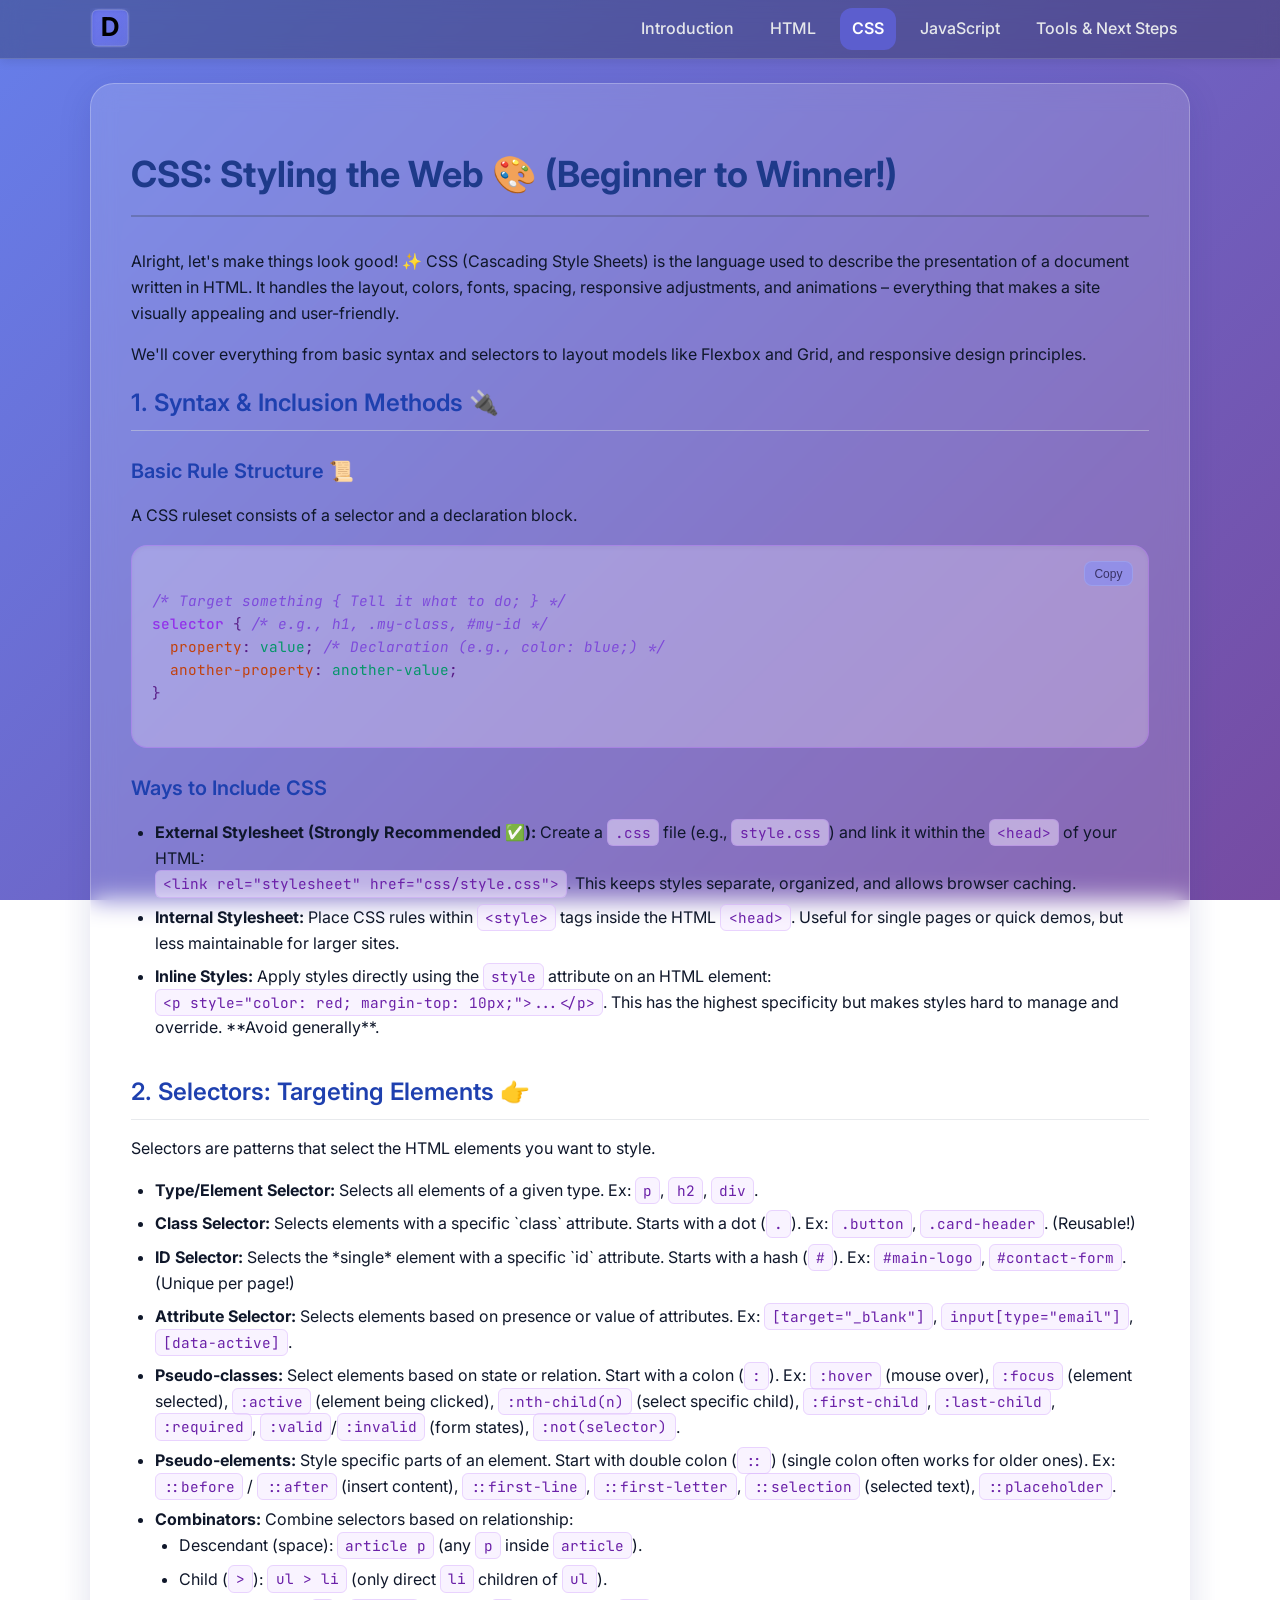
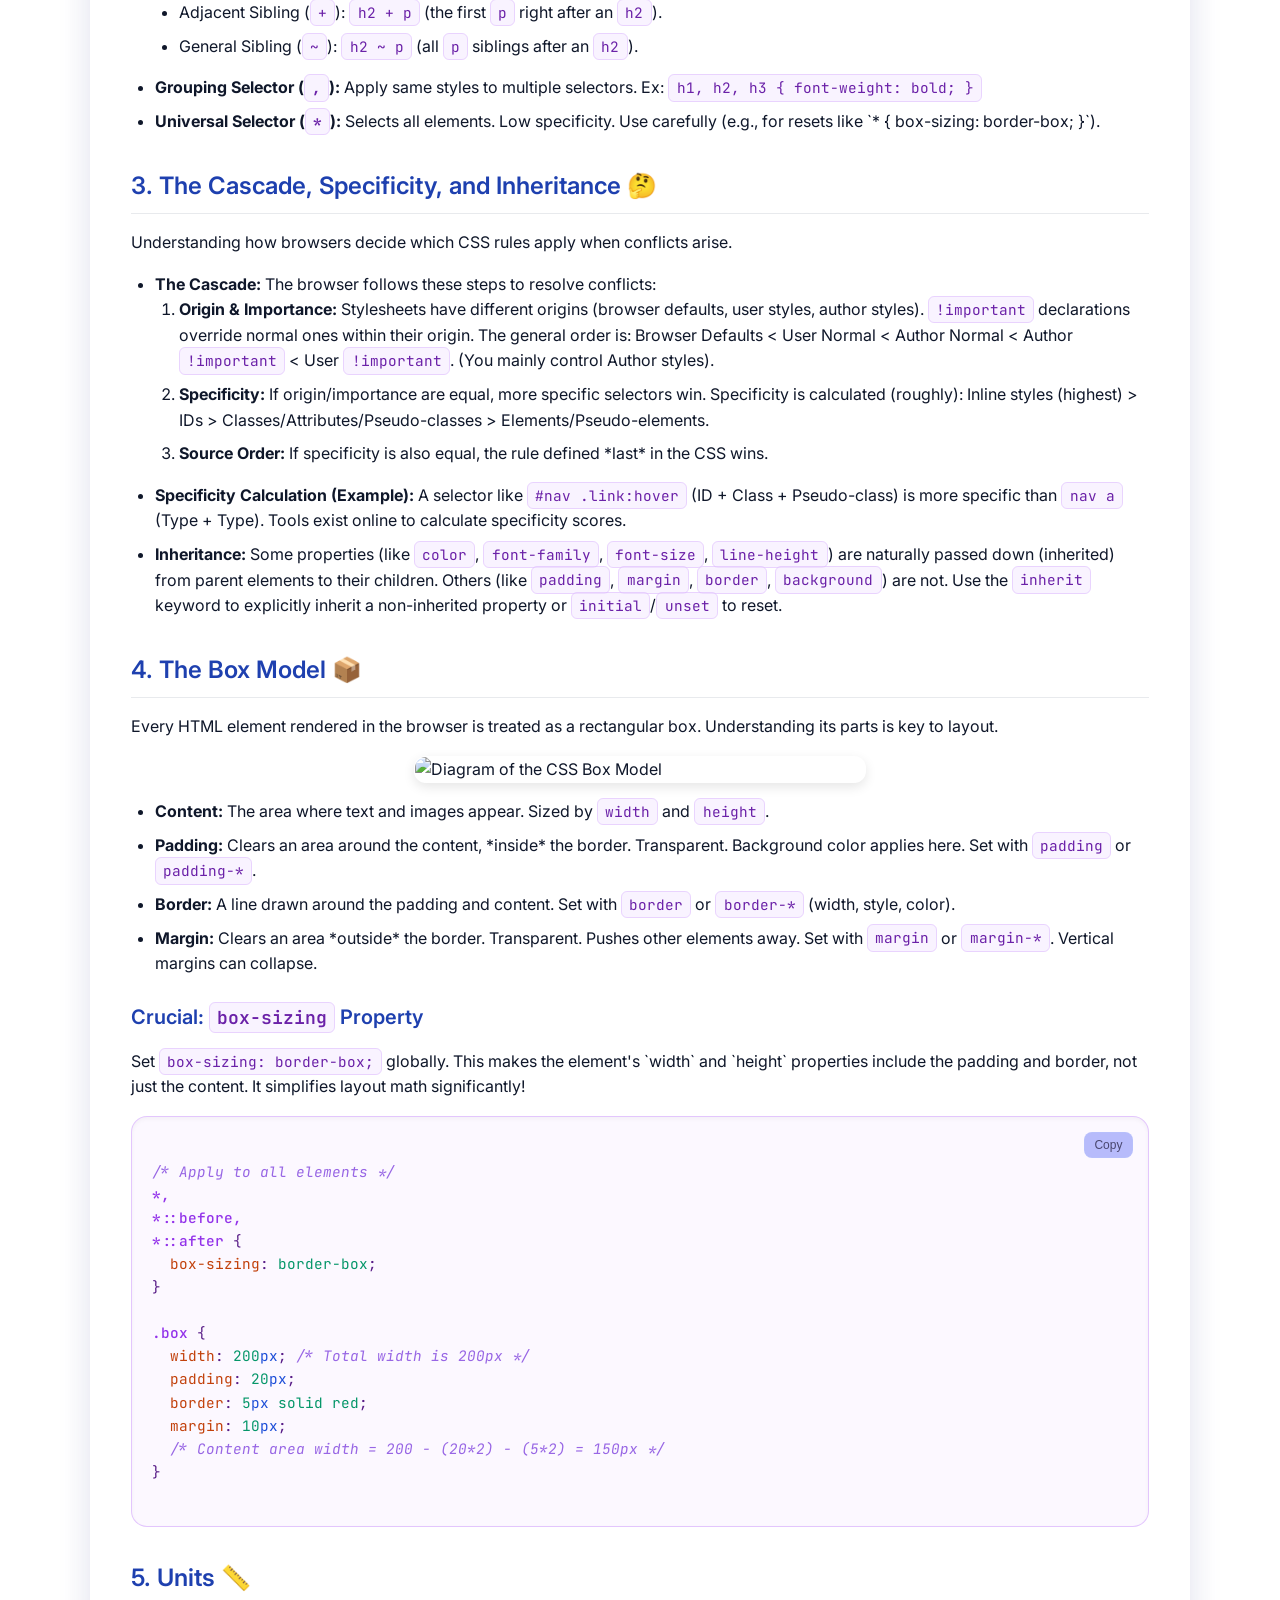
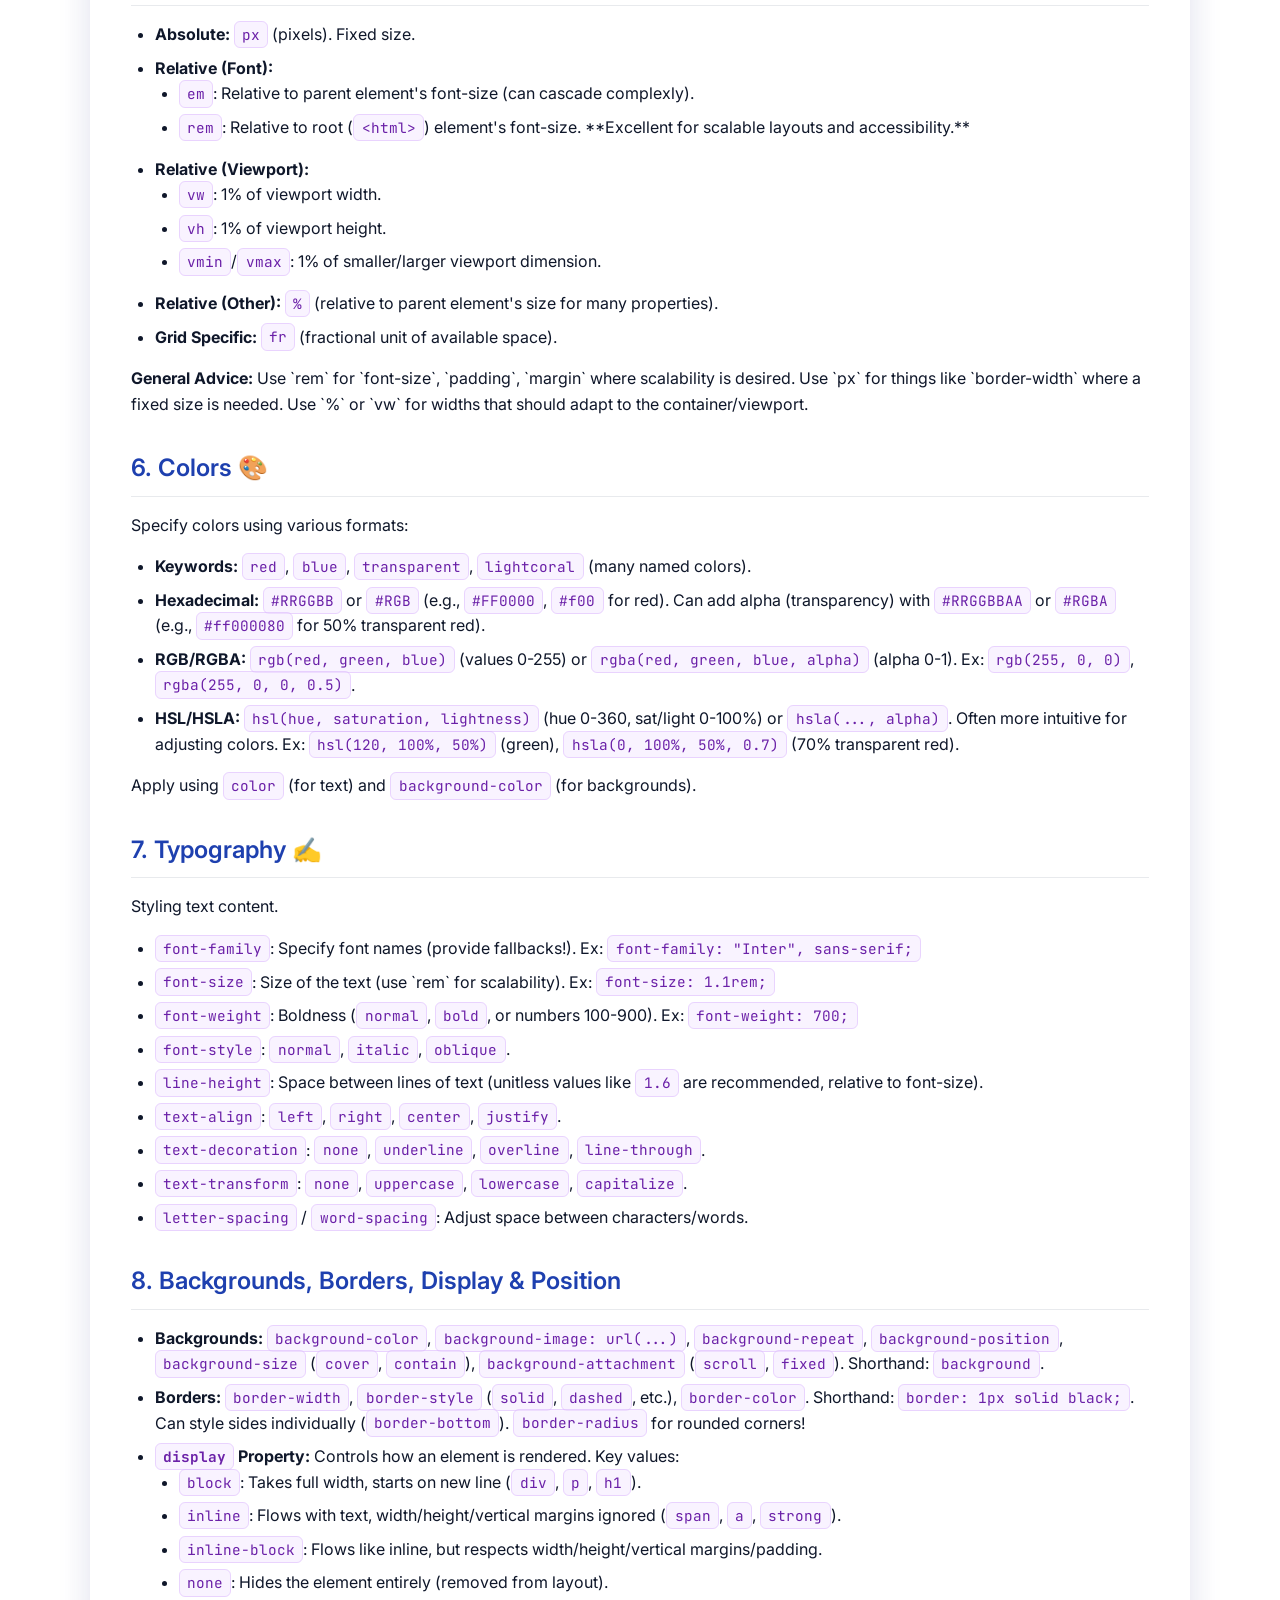
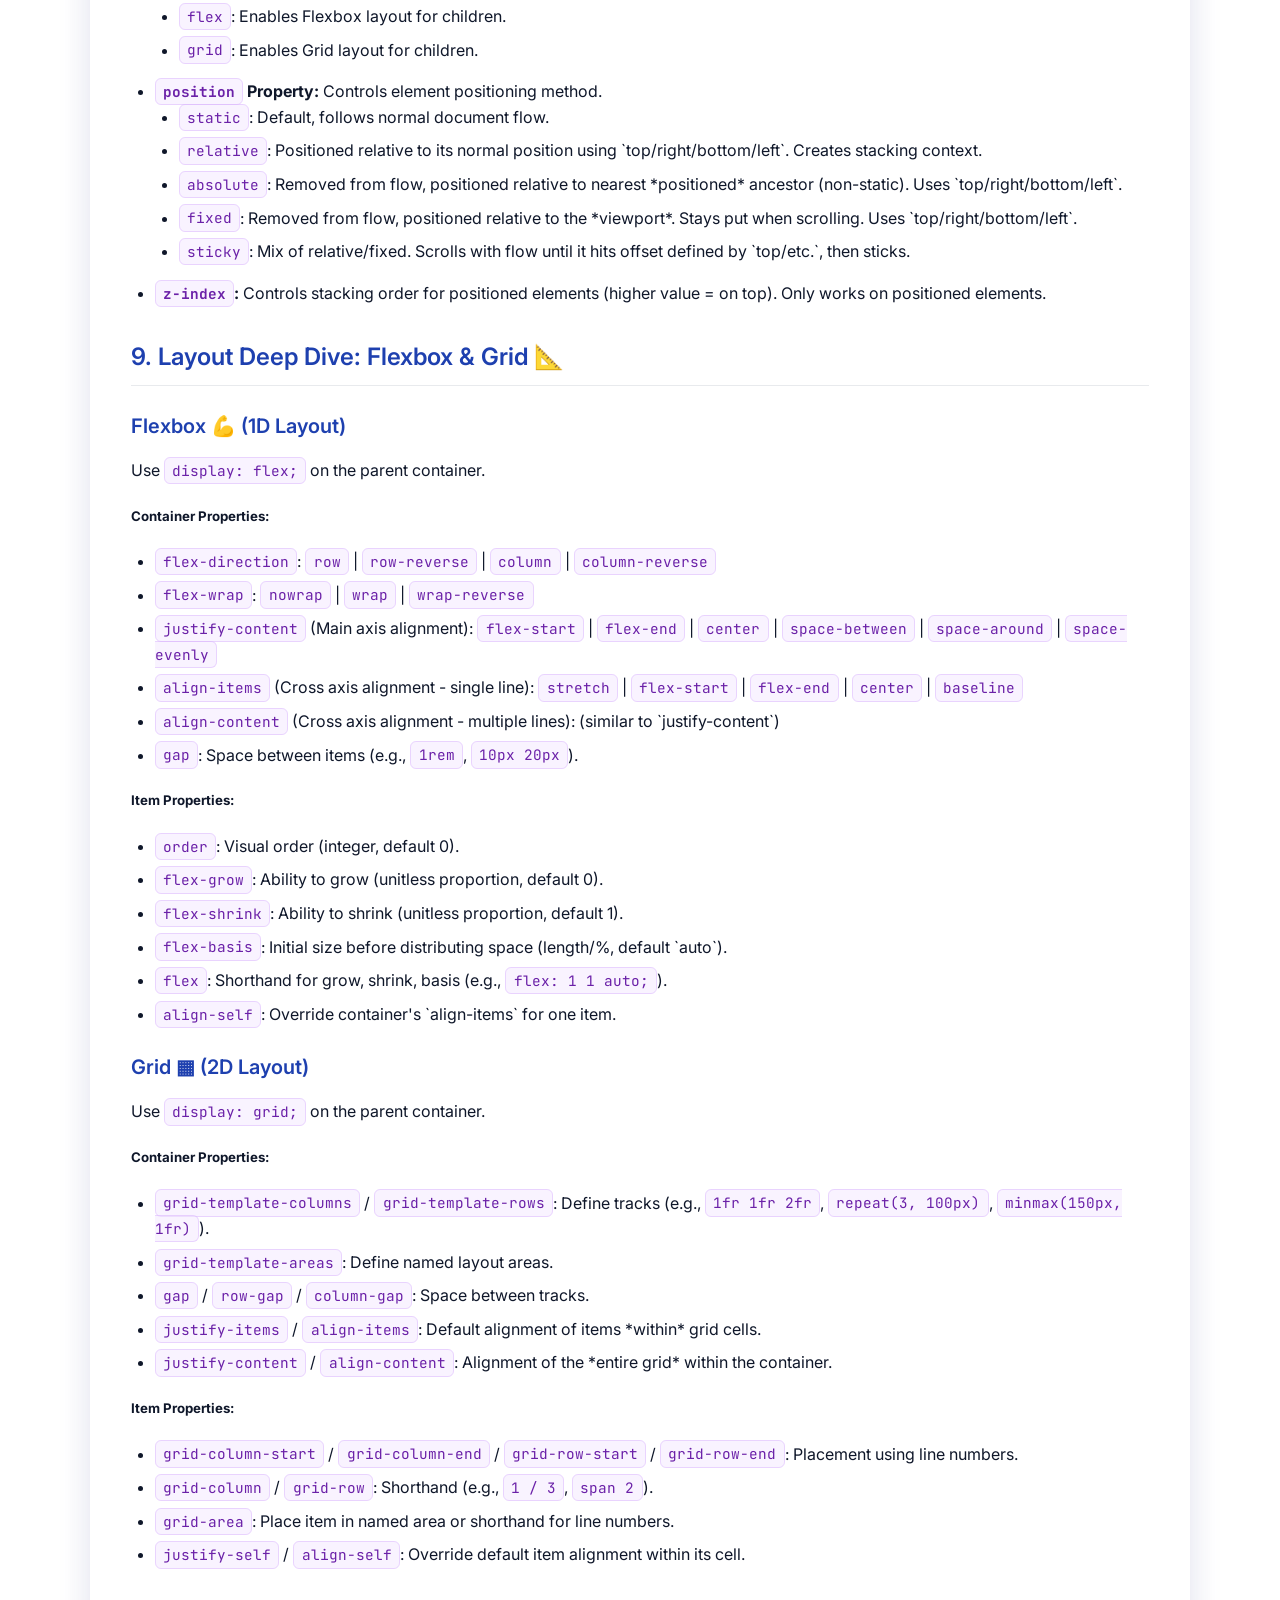
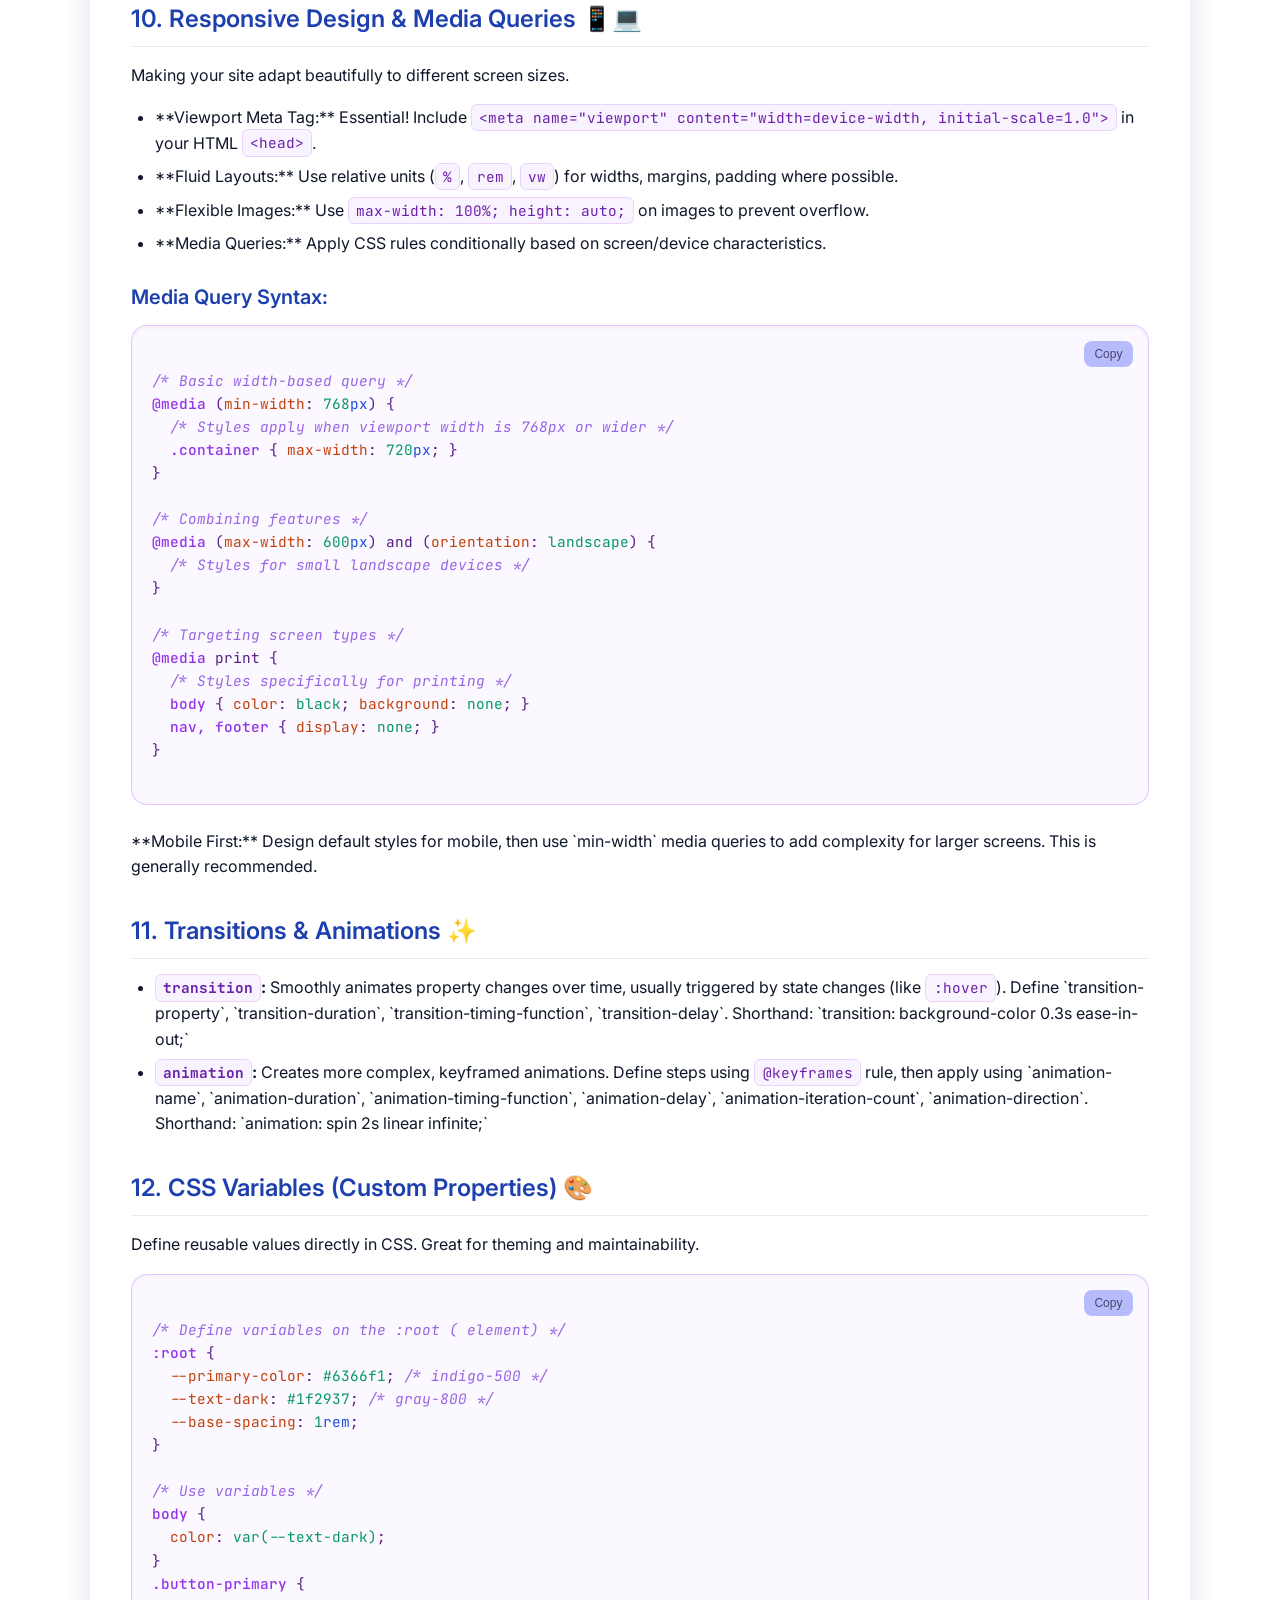
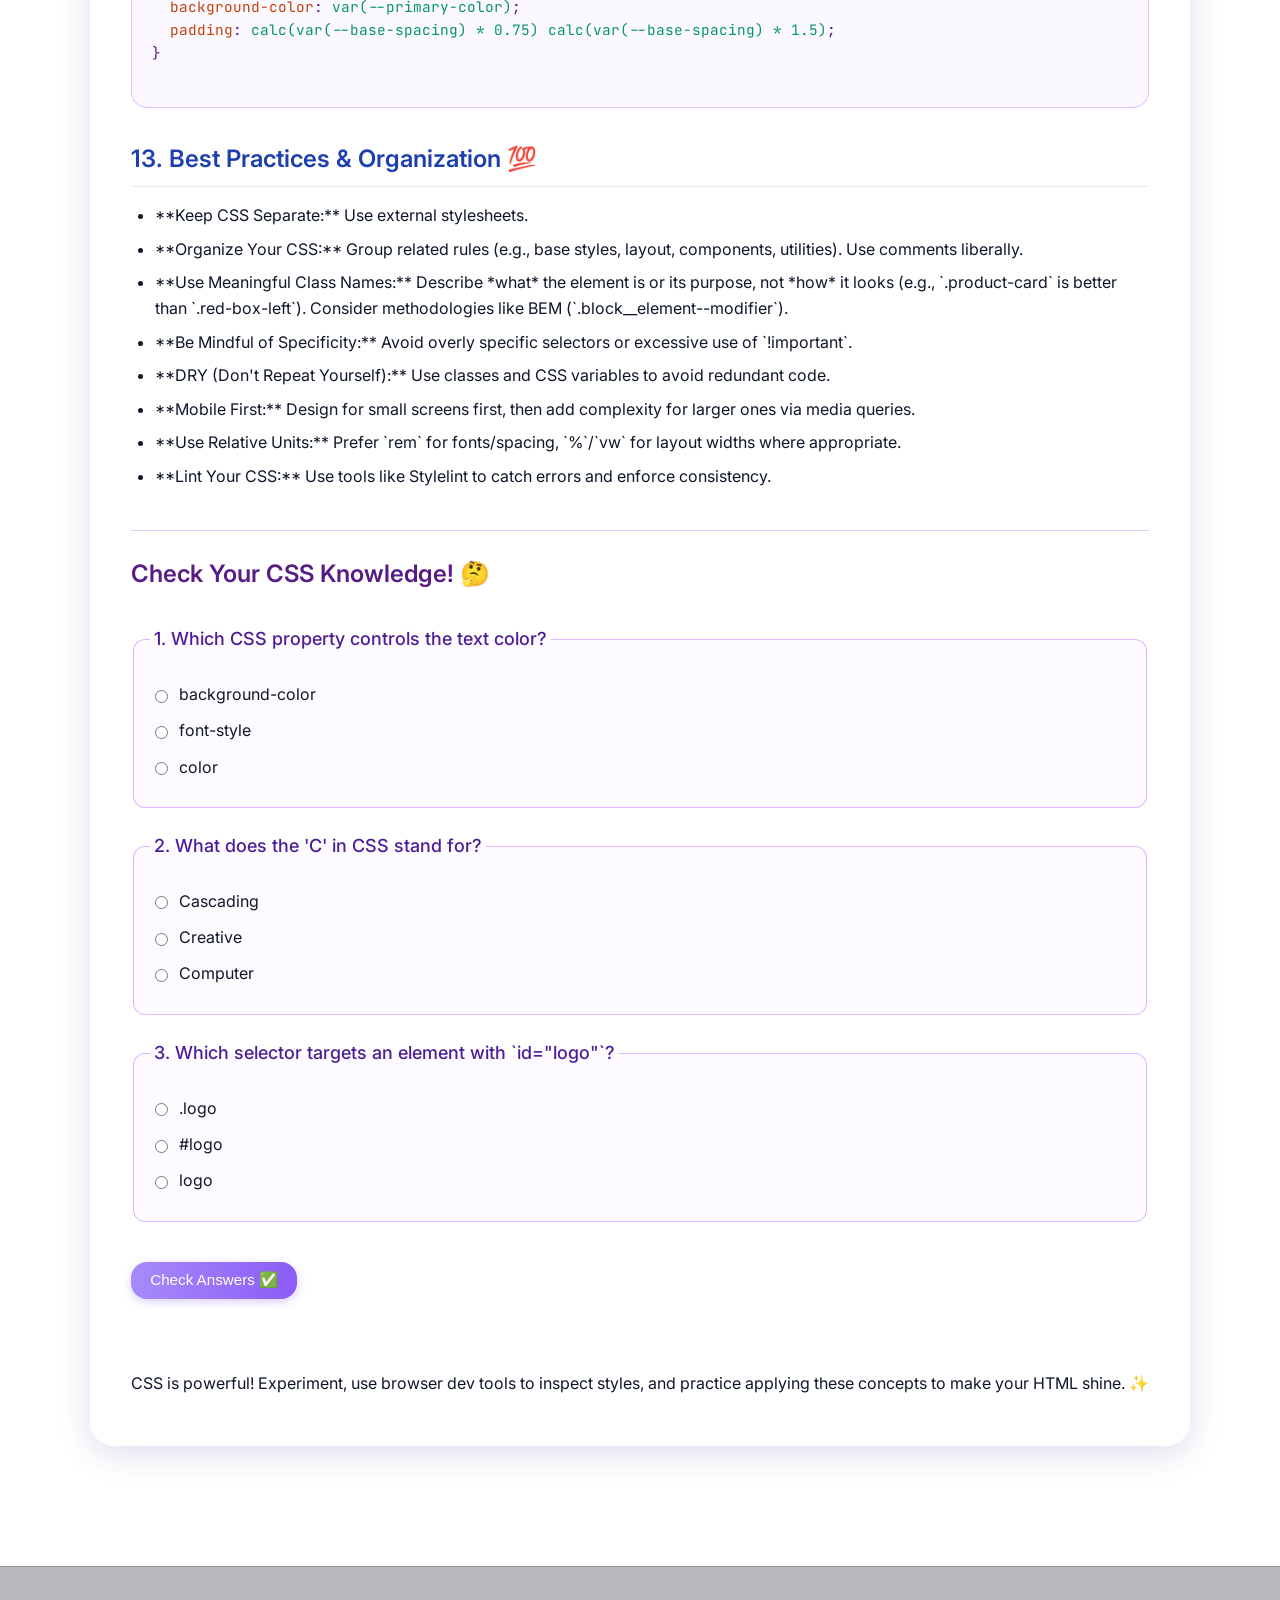
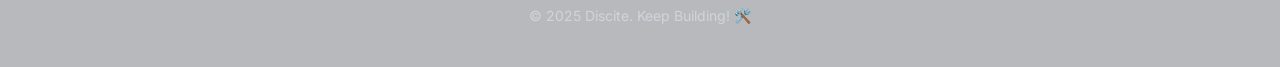
==== commit ed74a845: "fur" ====
--- a/css.html
+++ b/css.html
@@ -17,17 +17,35 @@
     <header class="sticky-header">
         <div class="container header-container">
              <div class="logo">
-              <a href="index.html" aria-label="Discite Homepage"> <svg width="150" height="50" viewBox="0 0 150 50" xmlns="http://www.w3.org/2000/svg">
-                  <defs>
-                    <linearGradient id="glassGradient" x1="0%" y1="0%" x2="100%" y2="100%">
-                      <stop offset="0%" style="stop-color:rgba(255, 255, 255, 0.3); stop-opacity:1" />
-                      <stop offset="100%" style="stop-color:rgba(255, 255, 255, 0.1); stop-opacity:1" />
-                    </linearGradient>
-                  </defs>
-                  <rect x="1" y="1" width="148" height="48" rx="15" ry="15" fill="url(#glassGradient)" stroke="rgba(255, 255, 255, 0.4)" stroke-width="1"/>
-                  <text x="50%" y="50%" dominant-baseline="middle" text-anchor="middle" font-family="'Inter', sans-serif" font-size="20" font-weight="700" fill="#ffffff">Discite</text>
+              <a href="index.html" aria-label="Discite Homepage"> <svg viewBox="0 0 100 100" xmlns="http://www.w3.org/2000/svg">
+                    <defs>
+                        <filter id="glass-blur" x="-50%" y="-50%" width="200%" height="200%">
+                            <feGaussianBlur in="SourceGraphic" stdDeviation="5" result="blur" />
+                            <feOffset in="blur" dx="1.5" dy="1.5" result="offsetBlur"/>
+                            <feComposite in="SourceGraphic" in2="offsetBlur" operator="in" result="shadowEffect"/>
+                            <feFlood flood-color="white" flood-opacity="0.4" result="floodWhite"/>
+                            <feComposite in="floodWhite" in2="shadowEffect" operator="in" result="innerHighlight"/>
+                            <feMerge>
+                                <feMergeNode in="blur"/>
+                                <feMergeNode in="innerHighlight"/>
+                                <feMergeNode in="SourceGraphic"/>
+                            </feMerge>
+                        </filter>
+                        <linearGradient id="glass-gradient" x1="0%" y1="0%" x2="100%" y2="100%">
+                            <stop offset="0%" style="stop-color:rgba(88, 101, 242, 0.65)" />
+                            <stop offset="100%" style="stop-color:rgba(88, 101, 242, 0.45)" />
+                        </linearGradient>
+                    </defs>
+                    <g filter="url(#glass-blur)">
+                        <path d="M 20 5 L 80 5 Q 95 5, 95 20 L 95 80 Q 95 95, 80 95 L 20 95 Q 5 95, 5 80 L 5 20 Q 5 5, 20 5 Z"
+                            fill="url(#glass-gradient)"
+                            stroke="rgba(255, 255, 255, 0.35)"
+                            stroke-width="1.5"
+                        />
+                    </g>
+                    <text x="50%" y="50%" dominant-baseline="middle" text-anchor="middle" font-family="'Inter', sans-serif" font-size="65" font-weight="700" fill="#000000" dy=".05em">D</text>
                 </svg>
-              </a>
+                </a>
             </div>
             <nav class="main-nav" aria-label="Main navigation">
                 <a href="index.html" class="nav-link">Introduction</a>
--- a/css/style.css
+++ b/css/style.css
@@ -27,7 +27,7 @@
     position: sticky;
     top: 0;
     z-index: 50;
-    padding: 0.75rem 0; /* Adjusted padding slightly */
+    padding: 0.5rem 0; /* Slightly reduced padding for potentially taller logo */
     /* Glassmorphism */
     background-color: rgba(26, 32, 44, 0.3); /* Darker semi-transparent */
     backdrop-filter: blur(10px);
@@ -43,24 +43,24 @@
     justify-content: space-between;
 }
 
-/* Styles for the SVG logo container */
+/* === UPDATED: Styles for the new SVG logo container === */
 .logo {
-    /* Remove text-specific styles if they existed */
     margin: 0;
     margin-bottom: 0.5rem; /* Spacing on mobile */
-    line-height: 1; /* Prevent extra space from line-height */
-    display: inline-block; /* Ensure it takes up only needed space */
+    line-height: 1; /* Prevent extra space */
+    display: inline-block; /* Fit content */
 }
 /* Target the SVG directly */
 .logo svg {
     display: block; /* Remove potential extra space below SVG */
-    width: 150px; /* Control size via CSS if needed, or use SVG attributes */
-    height: auto; /* Maintain aspect ratio */
+    width: auto; /* Let SVG intrinsic size or viewBox work */
+    height: 40px; /* Control height via CSS - ADJUST AS NEEDED */
+    max-width: 100%; /* Ensure it doesn't overflow container */
 }
 /* Ensure the link wrapping the logo behaves correctly */
 .logo a {
-    display: inline-block; /* Or block if needed */
-    line-height: 1; /* Match logo line-height */
+    display: inline-block;
+    line-height: 1;
 }
 
 
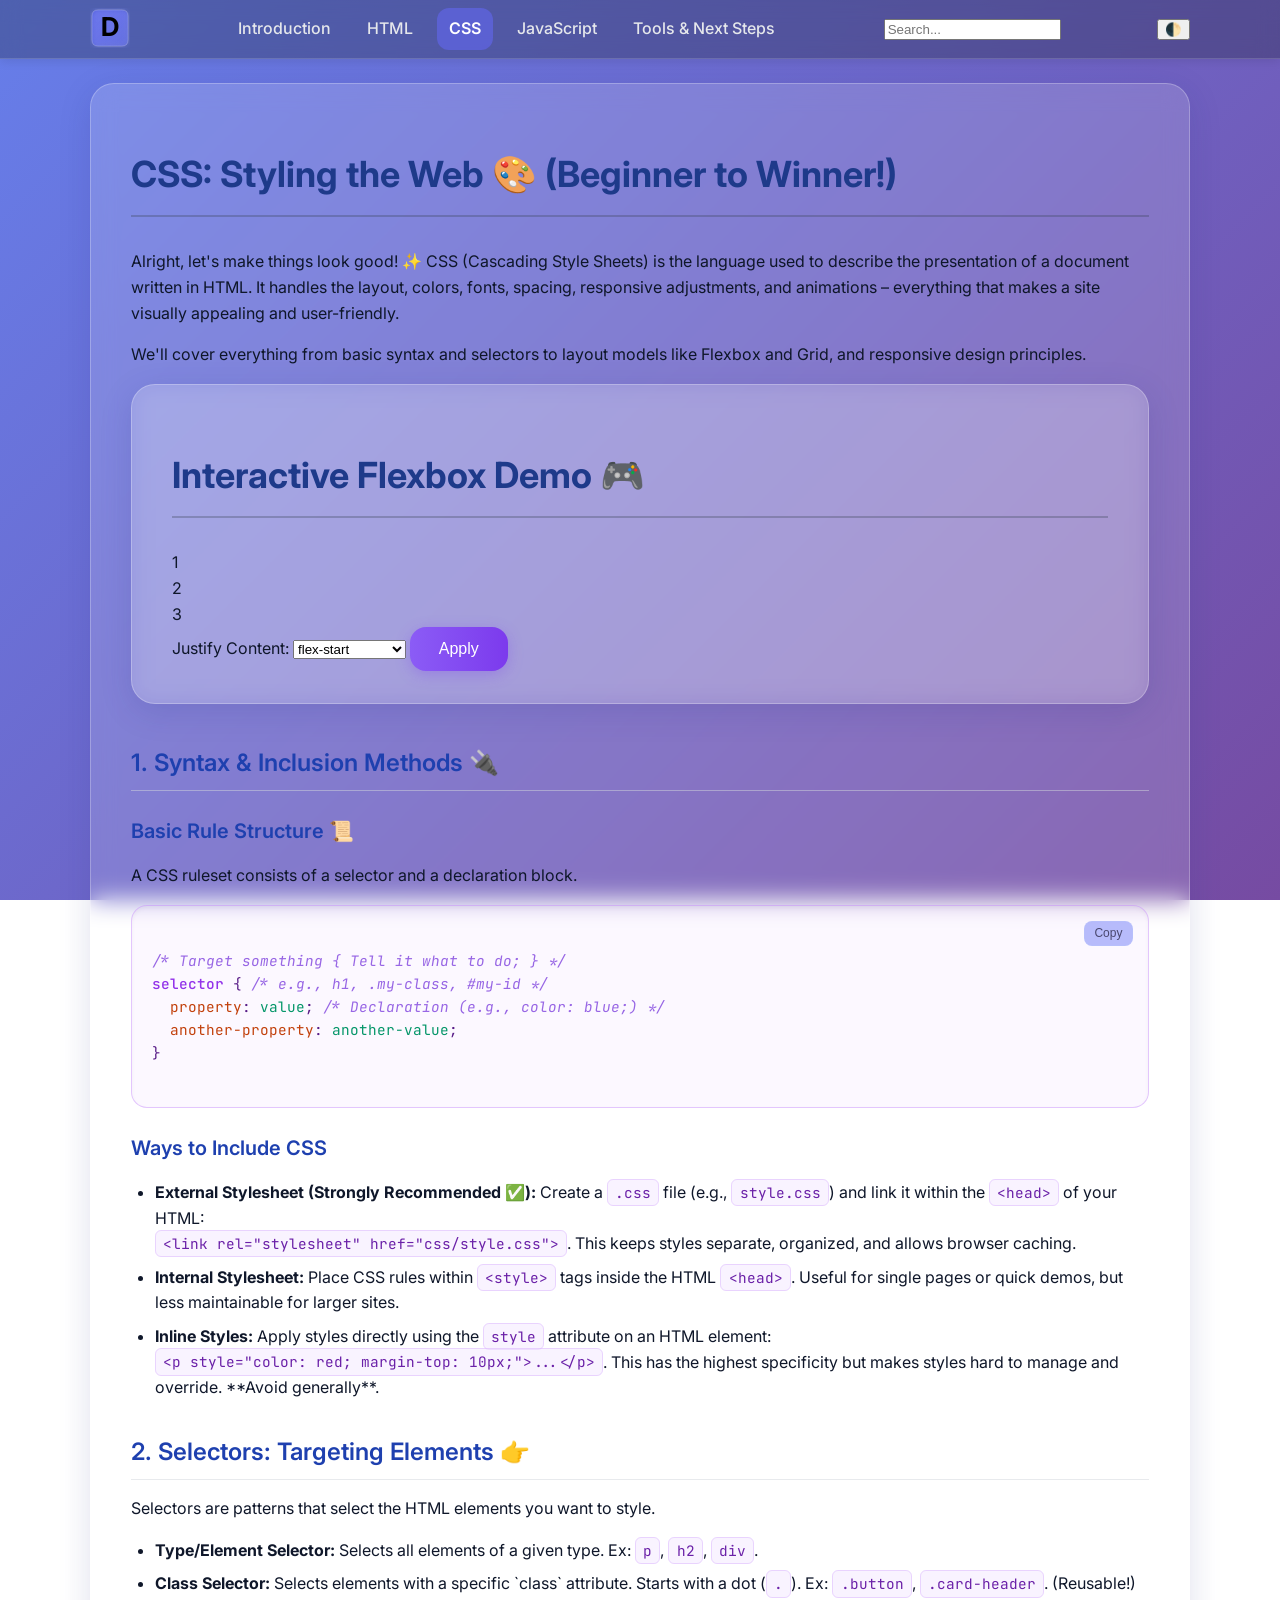
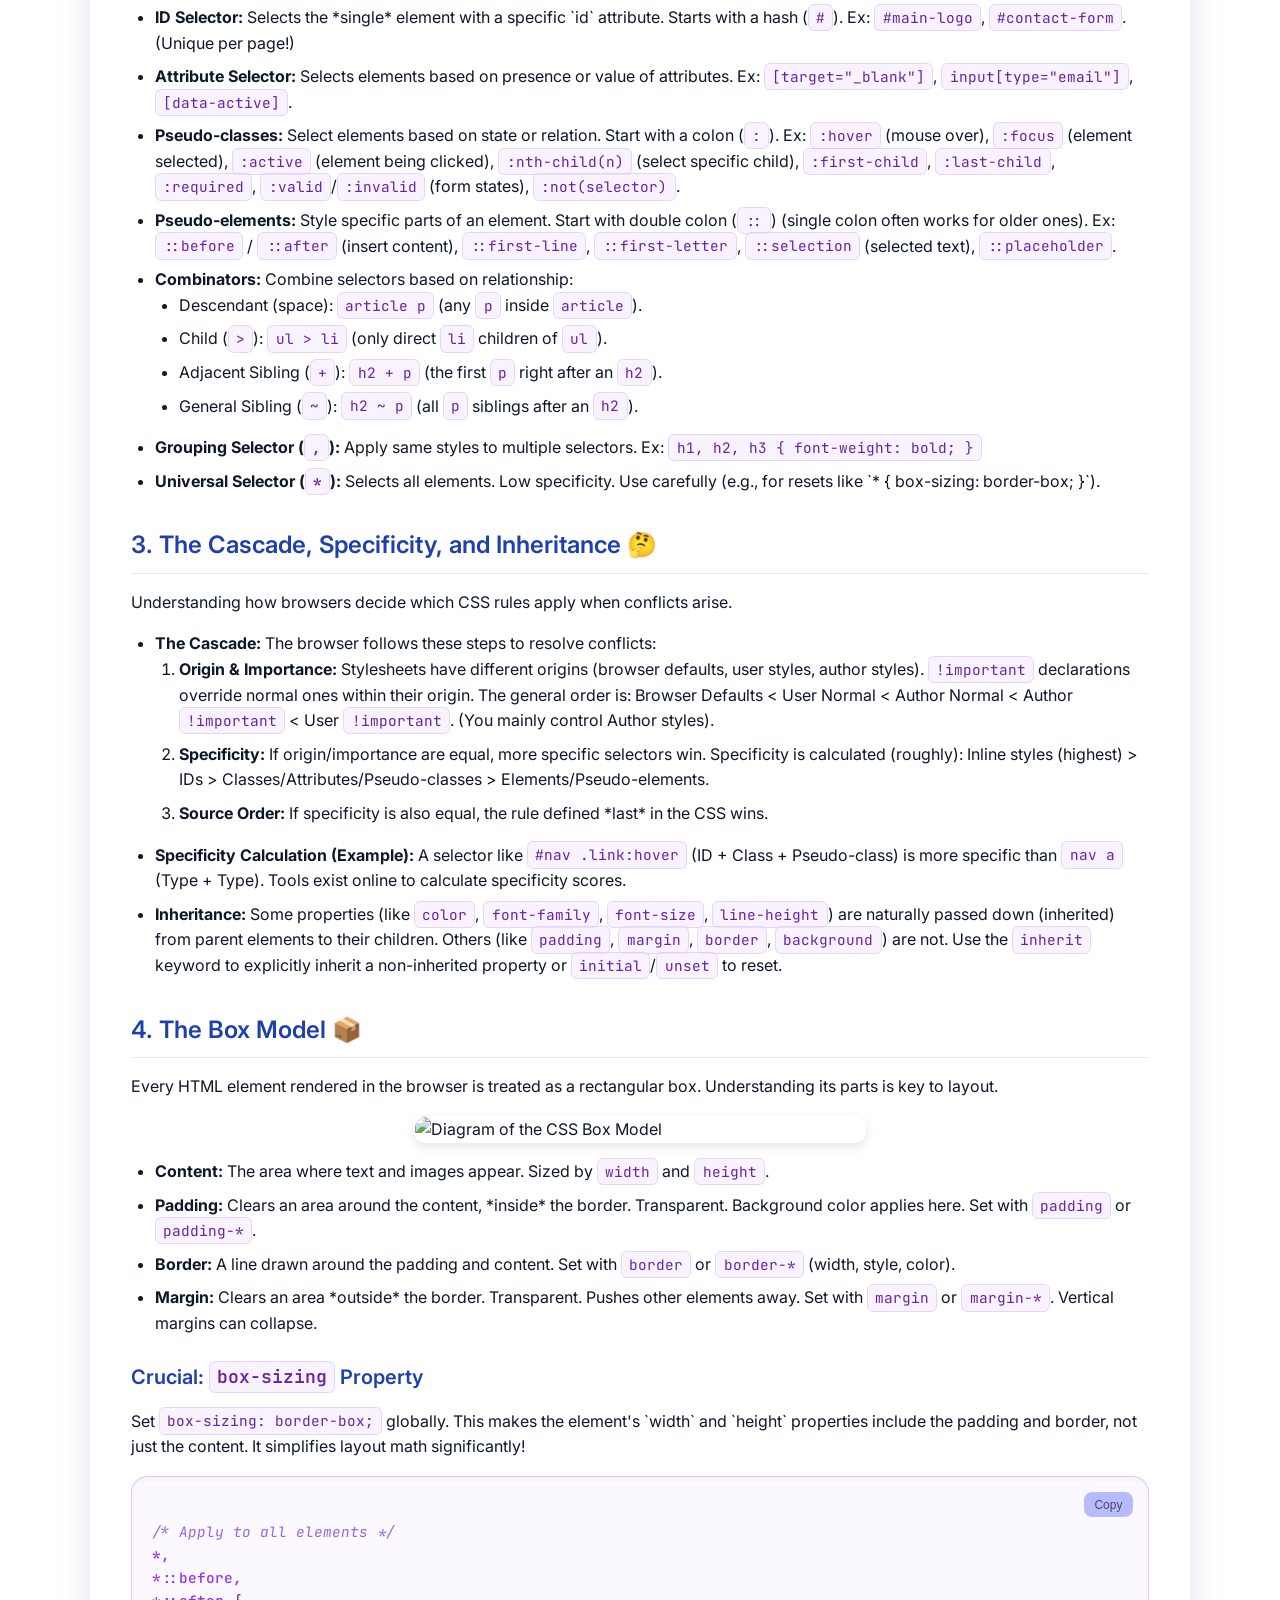
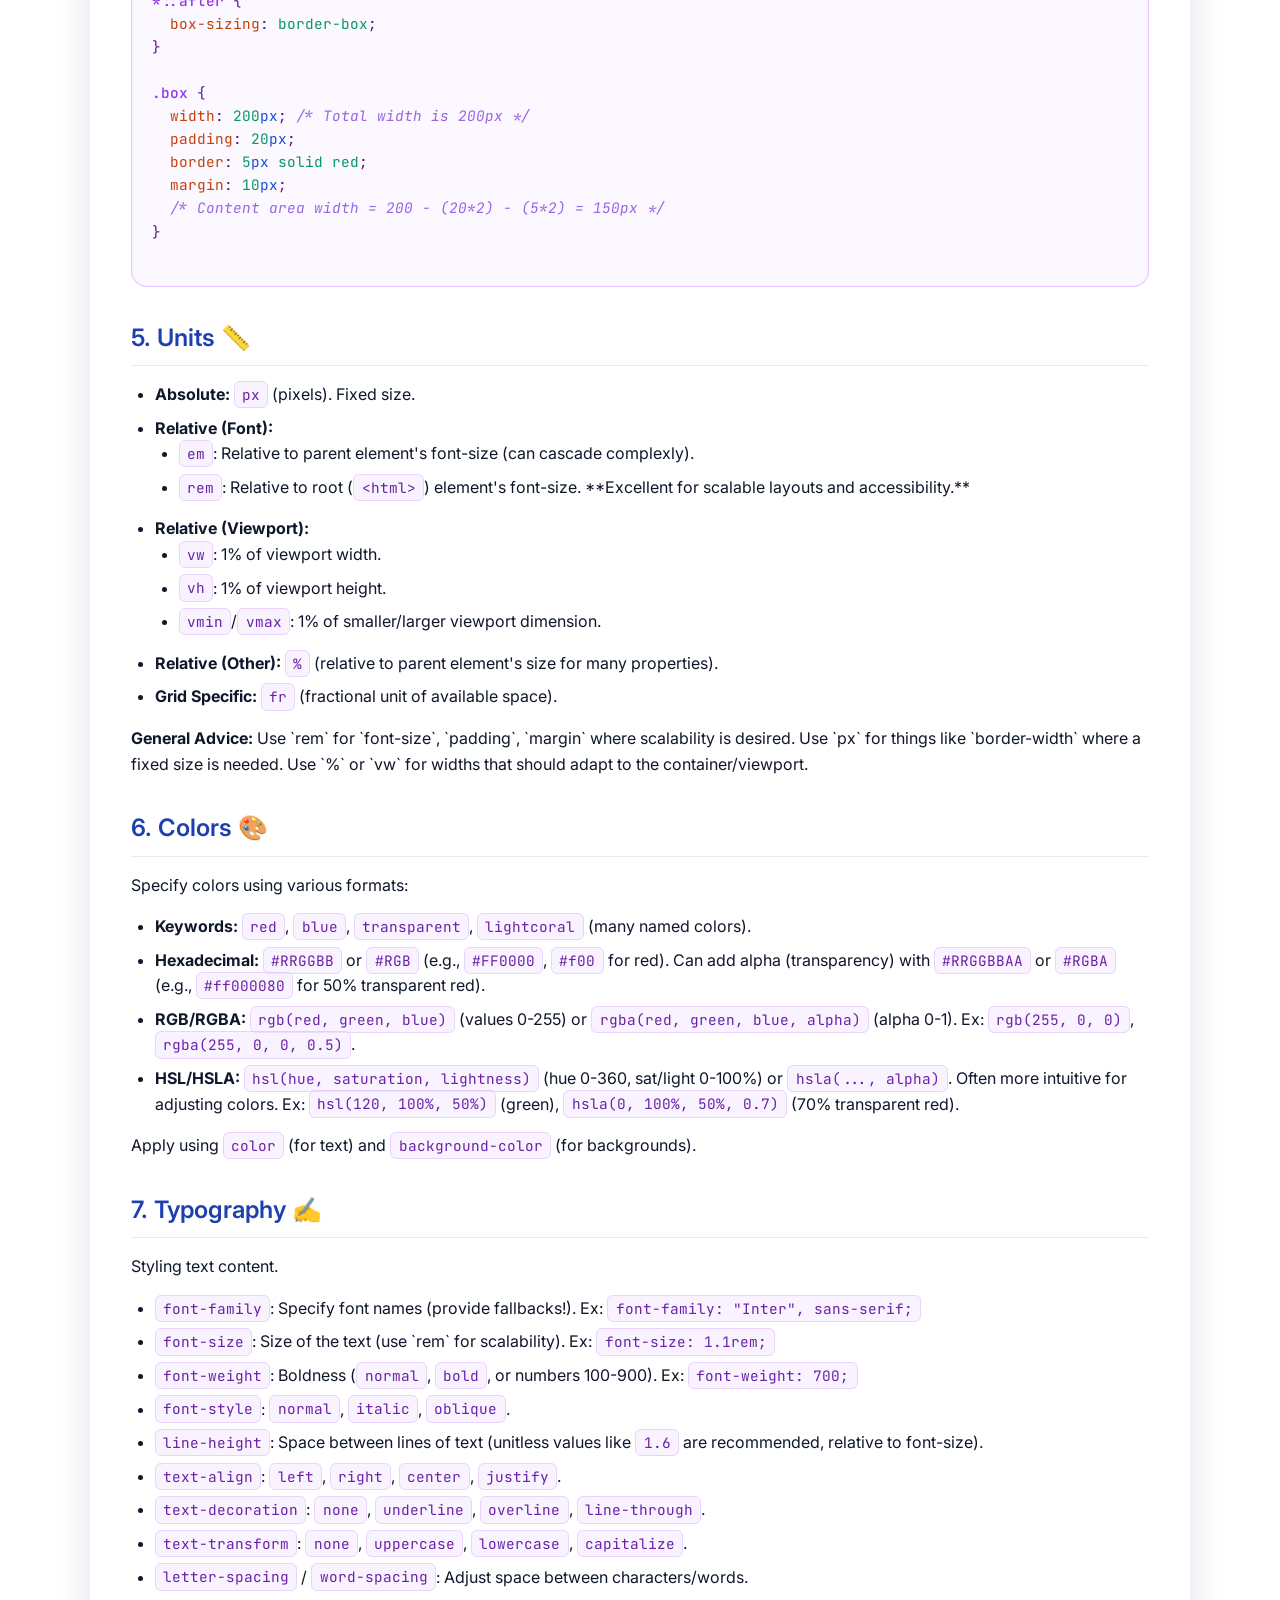
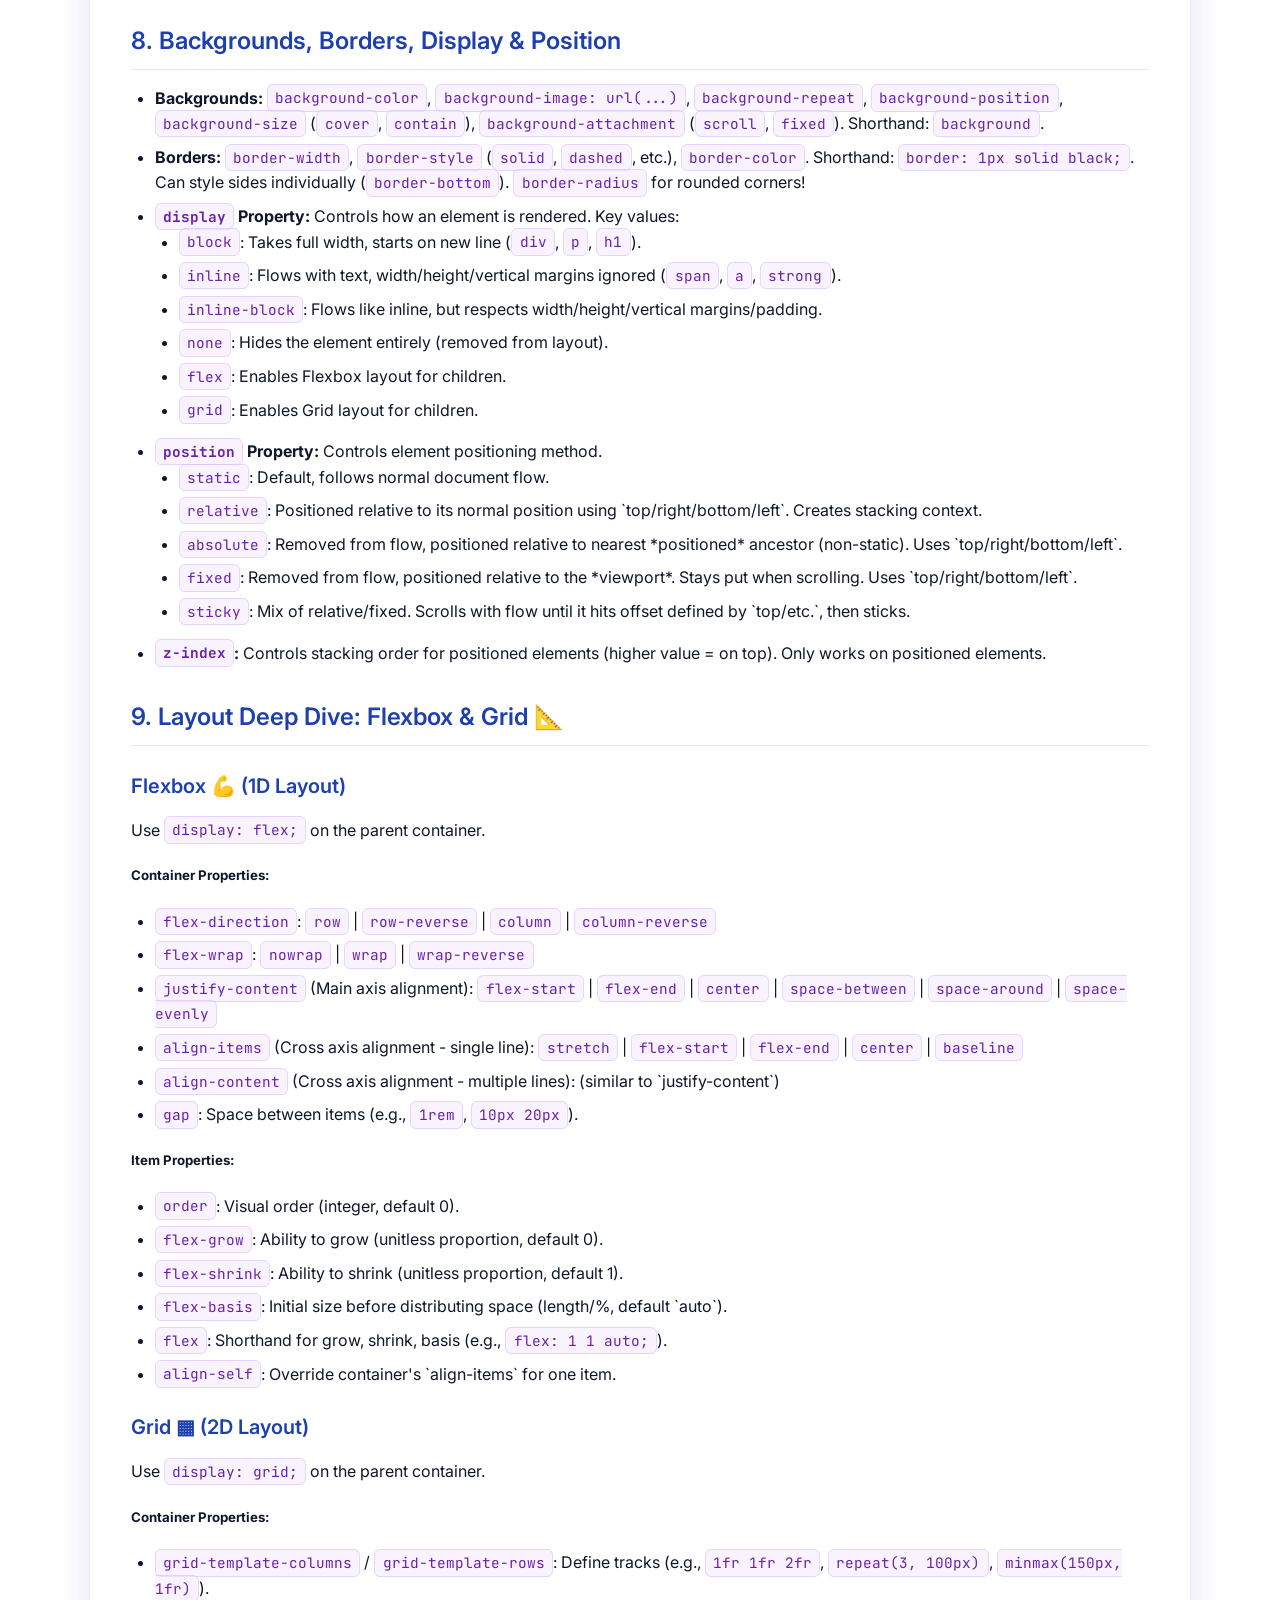
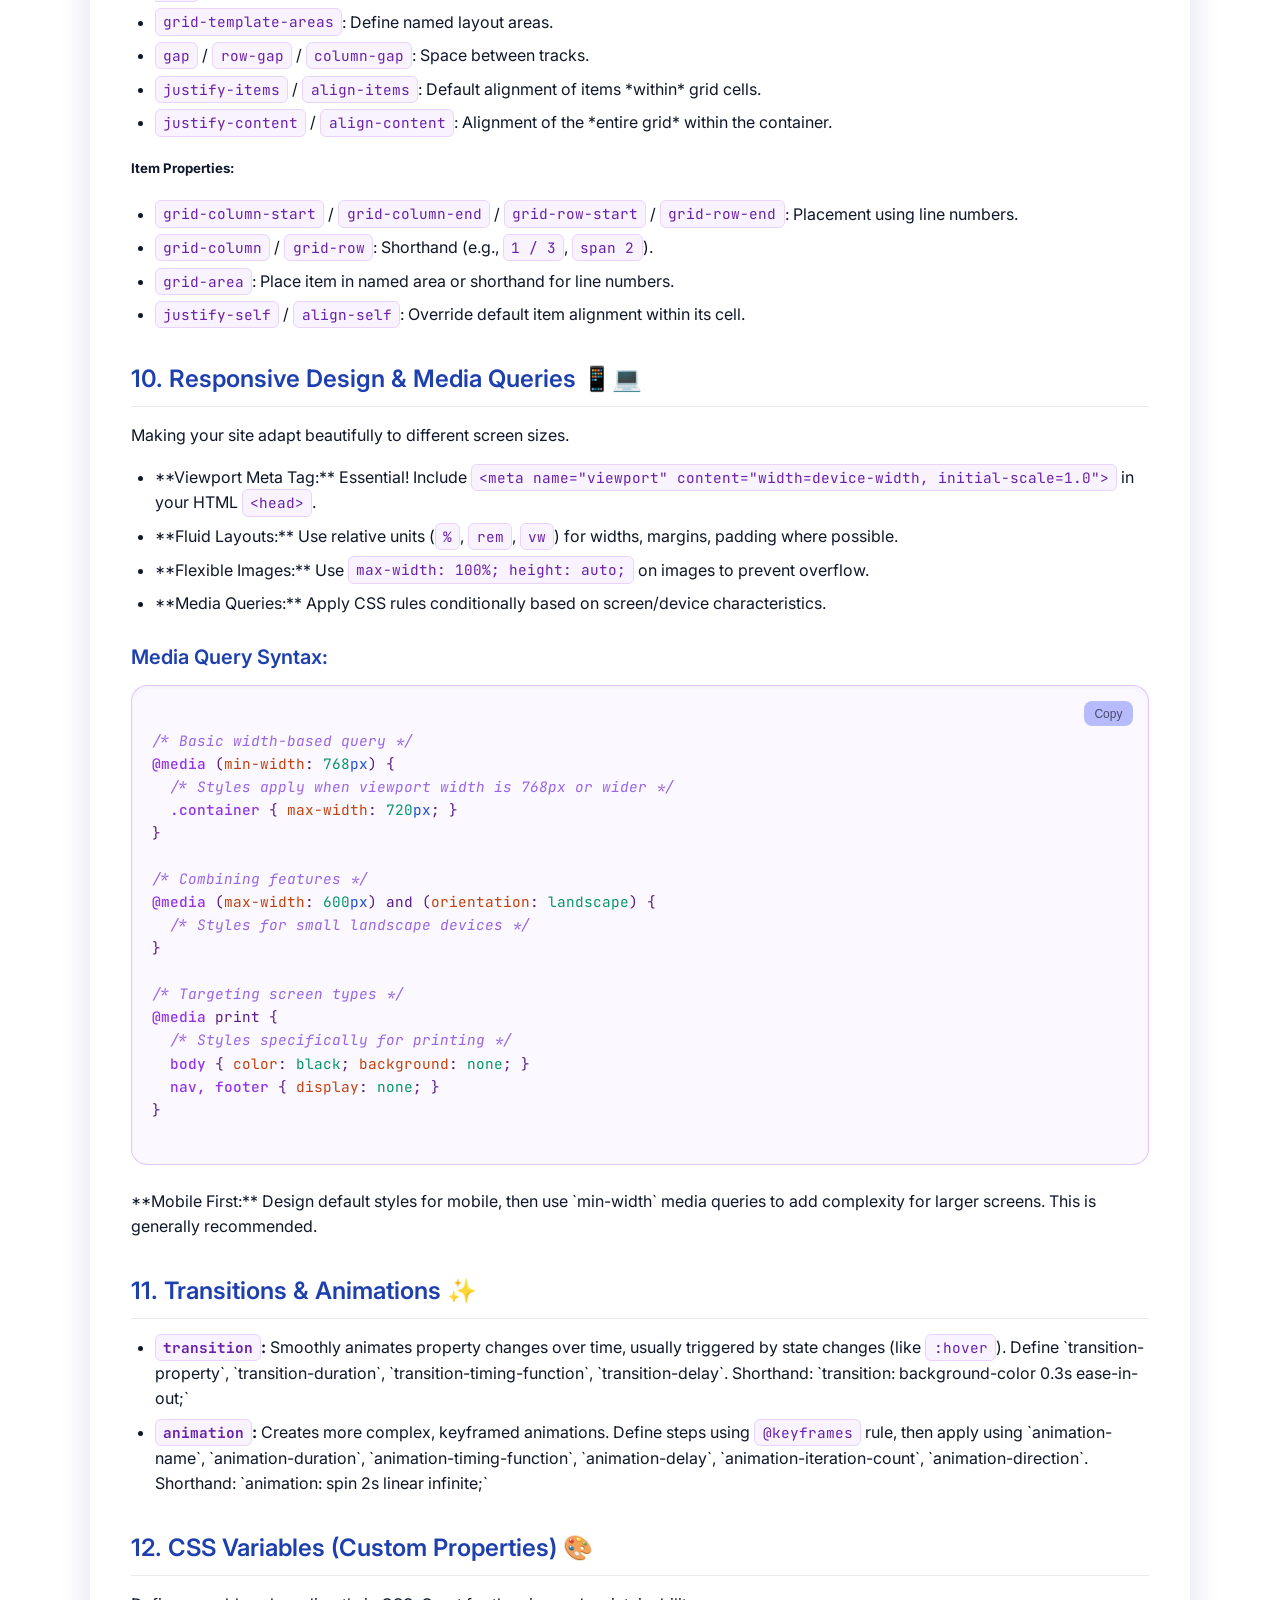
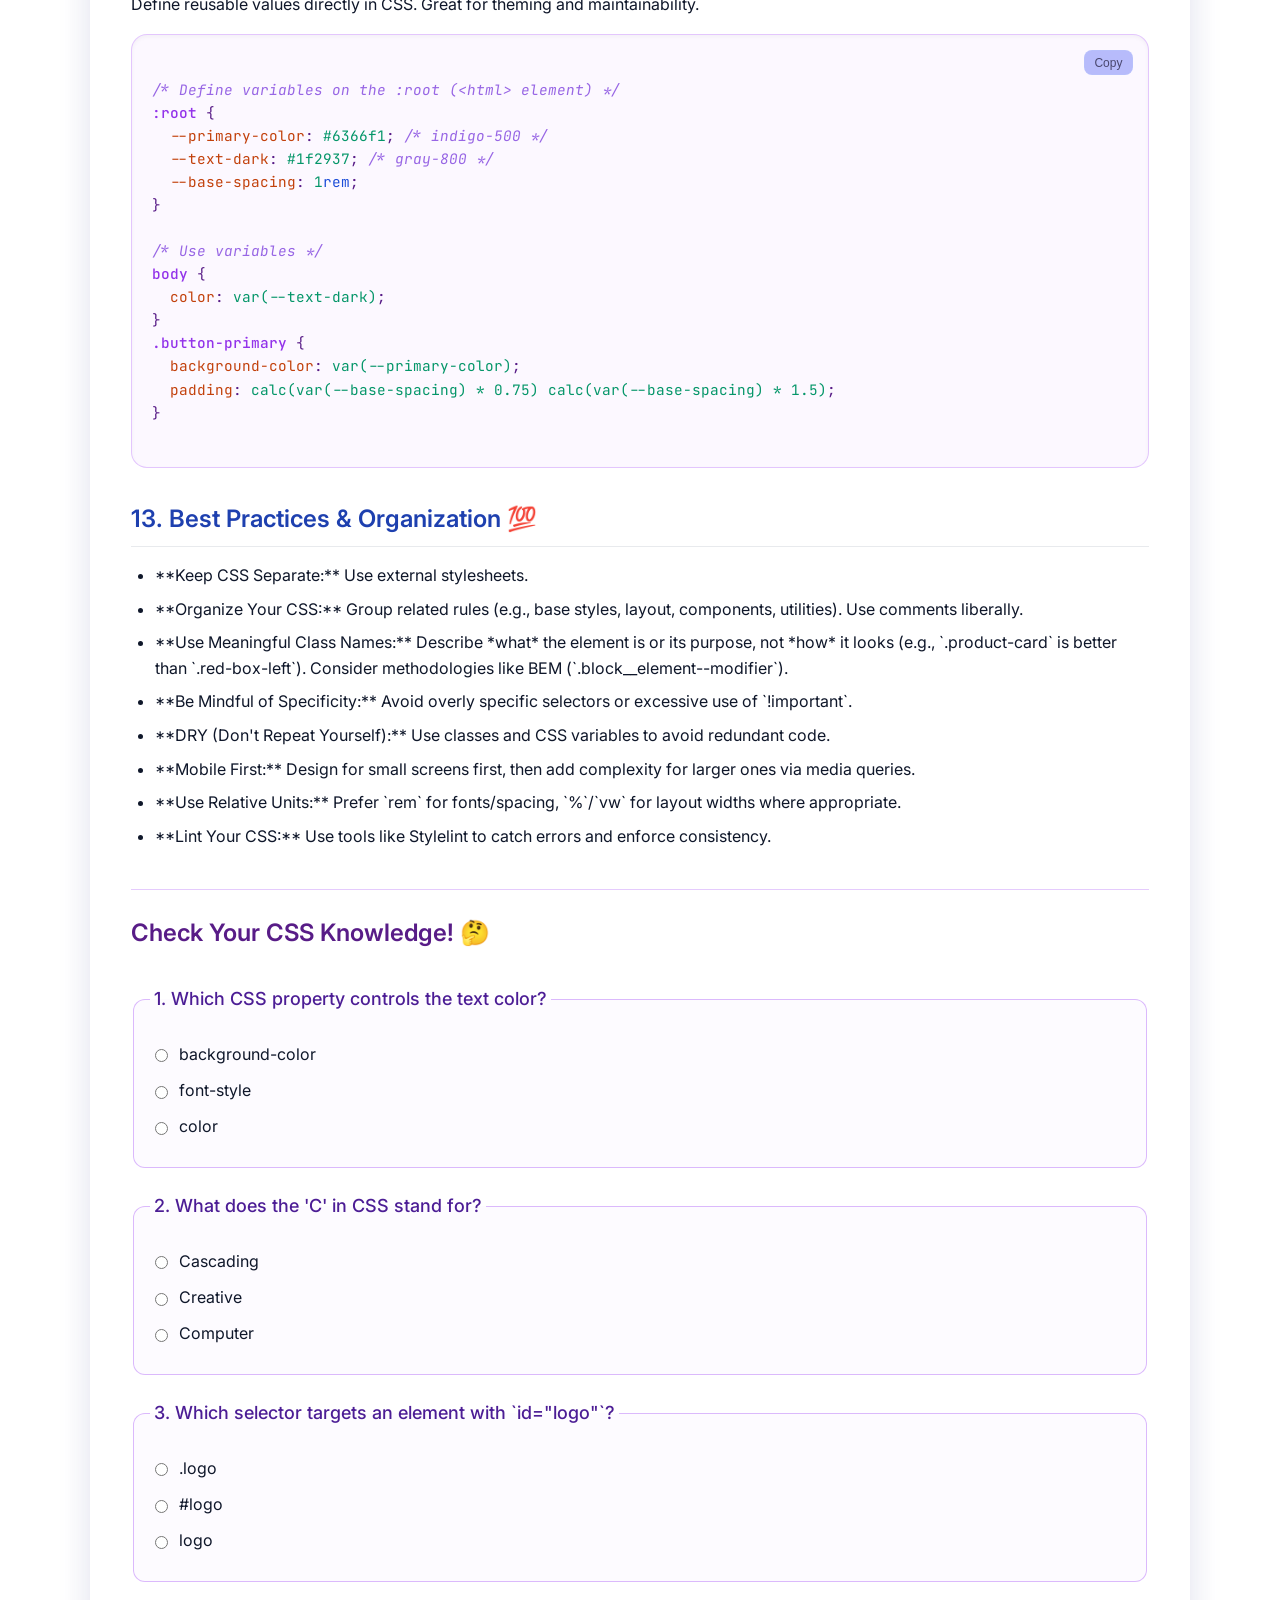
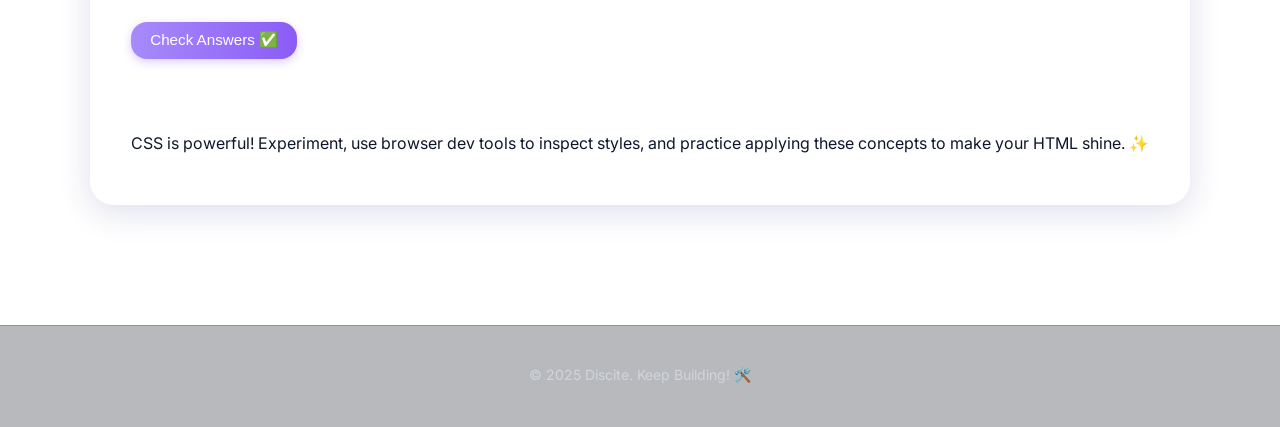
==== commit 1329b98e: "Update css.html" ====
--- a/css.html
+++ b/css.html
@@ -3,6 +3,7 @@
 <head>
     <meta charset="UTF-8">
     <meta name="viewport" content="width=device-width, initial-scale=1.0">
+    <meta name="description" content="Discite’s CSS page covers essentials of CSS, including Flexbox & Grid, interactive demos and quizzes.">
     <title>Discite: CSS Fundamentals 🎨 (Comprehensive)</title>
     <link rel="stylesheet" href="css/style.css">
     <link rel="preconnect" href="https://fonts.googleapis.com">
@@ -54,6 +55,8 @@
                 <a href="javascript.html" class="nav-link">JavaScript</a>
                 <a href="tools.html" class="nav-link">Tools & Next Steps</a>
             </nav>
+            <input id="site-search" type="search" placeholder="Search..." aria-label="Search site" />
+            <button id="dark-mode-toggle" aria-label="Toggle dark mode">🌓</button>
         </div>
     </header>
 
@@ -64,6 +67,25 @@
             </h2>
             <p class="mb-4">Alright, let's make things look good! ✨ CSS (Cascading Style Sheets) is the language used to describe the presentation of a document written in HTML. It handles the layout, colors, fonts, spacing, responsive adjustments, and animations – everything that makes a site visually appealing and user-friendly.</p>
             <p class="mb-4">We'll cover everything from basic syntax and selectors to layout models like Flexbox and Grid, and responsive design principles.</p>
+
+            <section id="css-demo" class="content-section" aria-labelledby="css-demo-heading">
+                <h2 id="css-demo-heading" class="text-2xl font-semibold section-header">Interactive Flexbox Demo 🎮</h2>
+                <div id="flex-container" class="demo-flex-container mb-4">
+                    <div class="demo-flex-item">1</div>
+                    <div class="demo-flex-item">2</div>
+                    <div class="demo-flex-item">3</div>
+                </div>
+                <label for="flex-justify-select" class="mr-2">Justify Content:</label>
+                <select id="flex-justify-select" class="mr-2 p-1 border rounded">
+                    <option value="flex-start">flex-start</option>
+                    <option value="center">center</option>
+                    <option value="flex-end">flex-end</option>
+                    <option value="space-between">space-between</option>
+                    <option value="space-around">space-around</option>
+                    <option value="space-evenly">space-evenly</option>
+                </select>
+                <button id="flex-demo-action" class="cta-button">Apply</button>
+            </section>
 
             <h3>1. Syntax & Inclusion Methods 🔌</h3>
             <h4>Basic Rule Structure 📜</h4>
@@ -305,7 +327,7 @@
             <p>Define reusable values directly in CSS. Great for theming and maintainability.</p>
             <div class="code-block-wrapper">
                 <pre><code class="language-css">
-<span class="css-comment">/* Define variables on the :root (<html> element) */</span>
+<span class="css-comment">/* Define variables on the :root (&lt;html&gt; element) */</span>
 <span class="css-selector">:root</span> {
   <span class="css-property">--primary-color</span>: <span class="css-value">#6366f1</span>; <span class="css-comment">/* indigo-500 */</span>
   <span class="css-property">--text-dark</span>: <span class="css-value">#1f2937</span>; <span class="css-comment">/* gray-800 */</span>
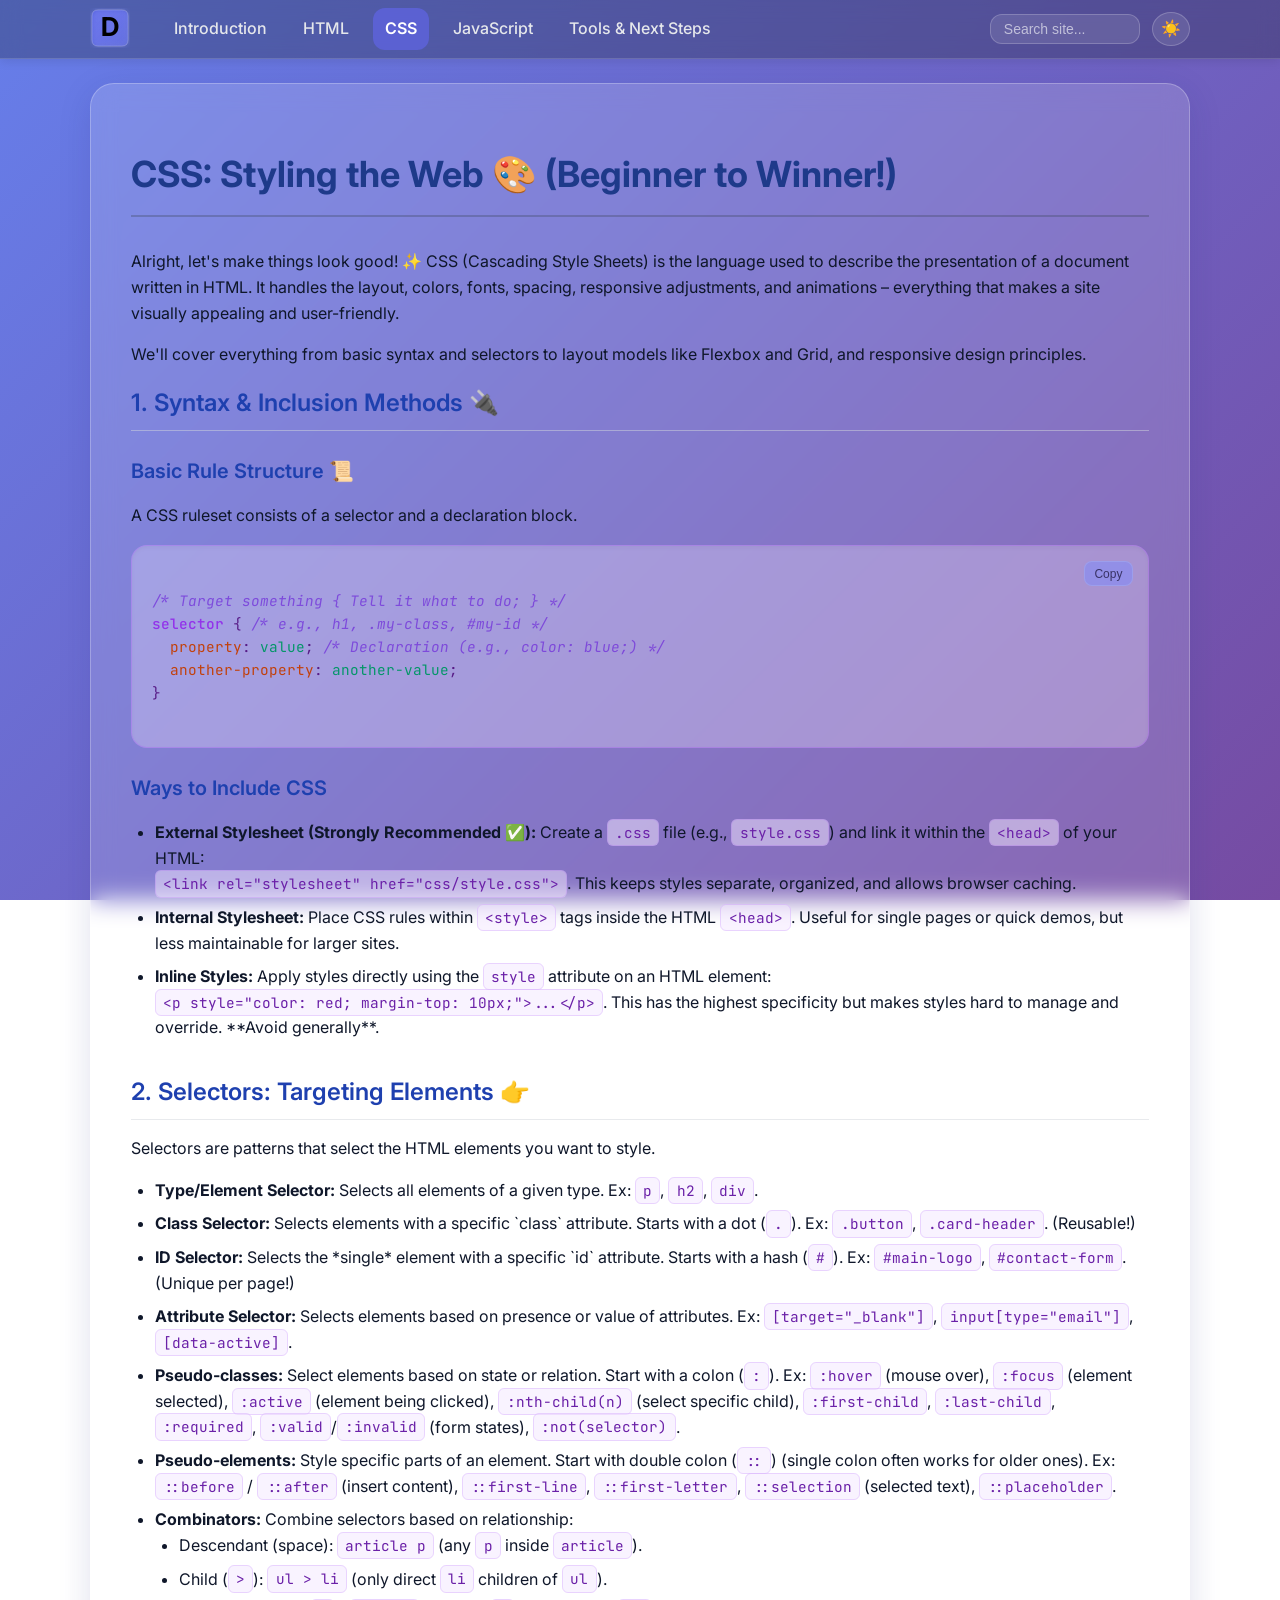
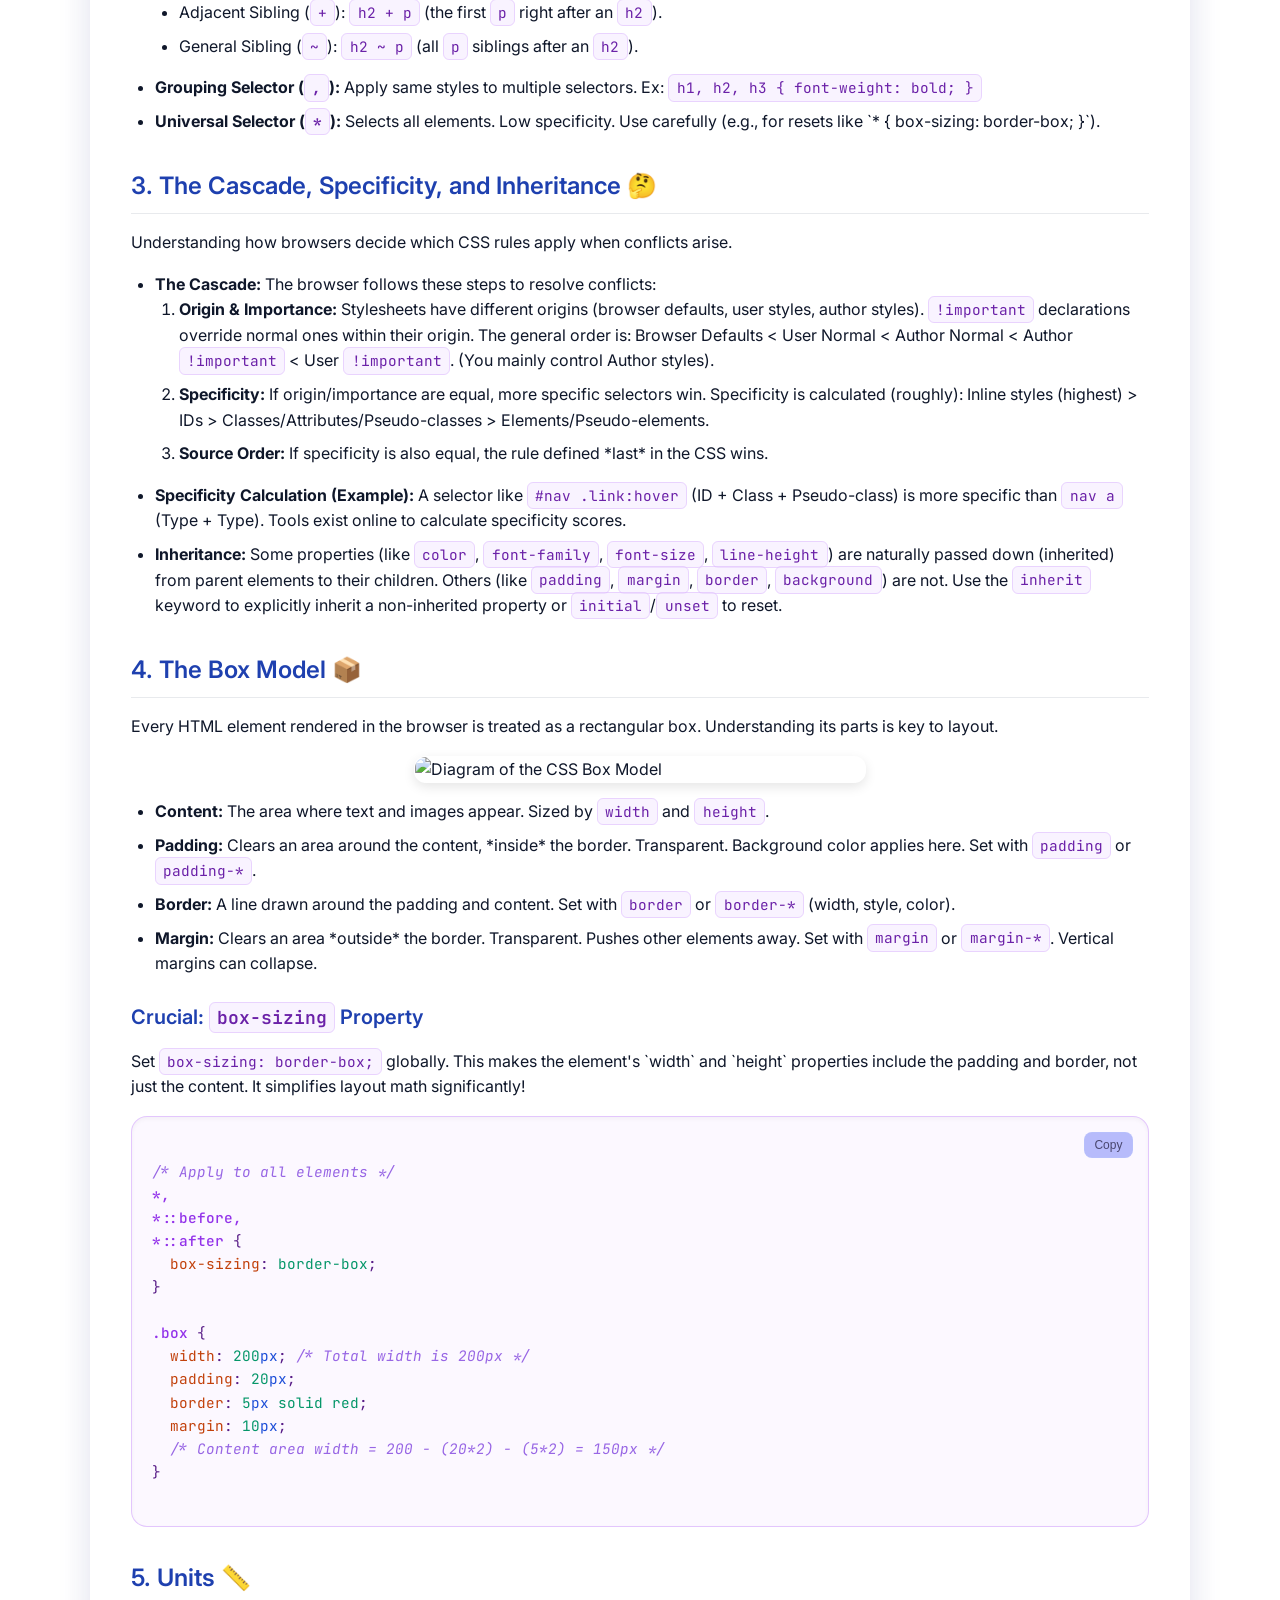
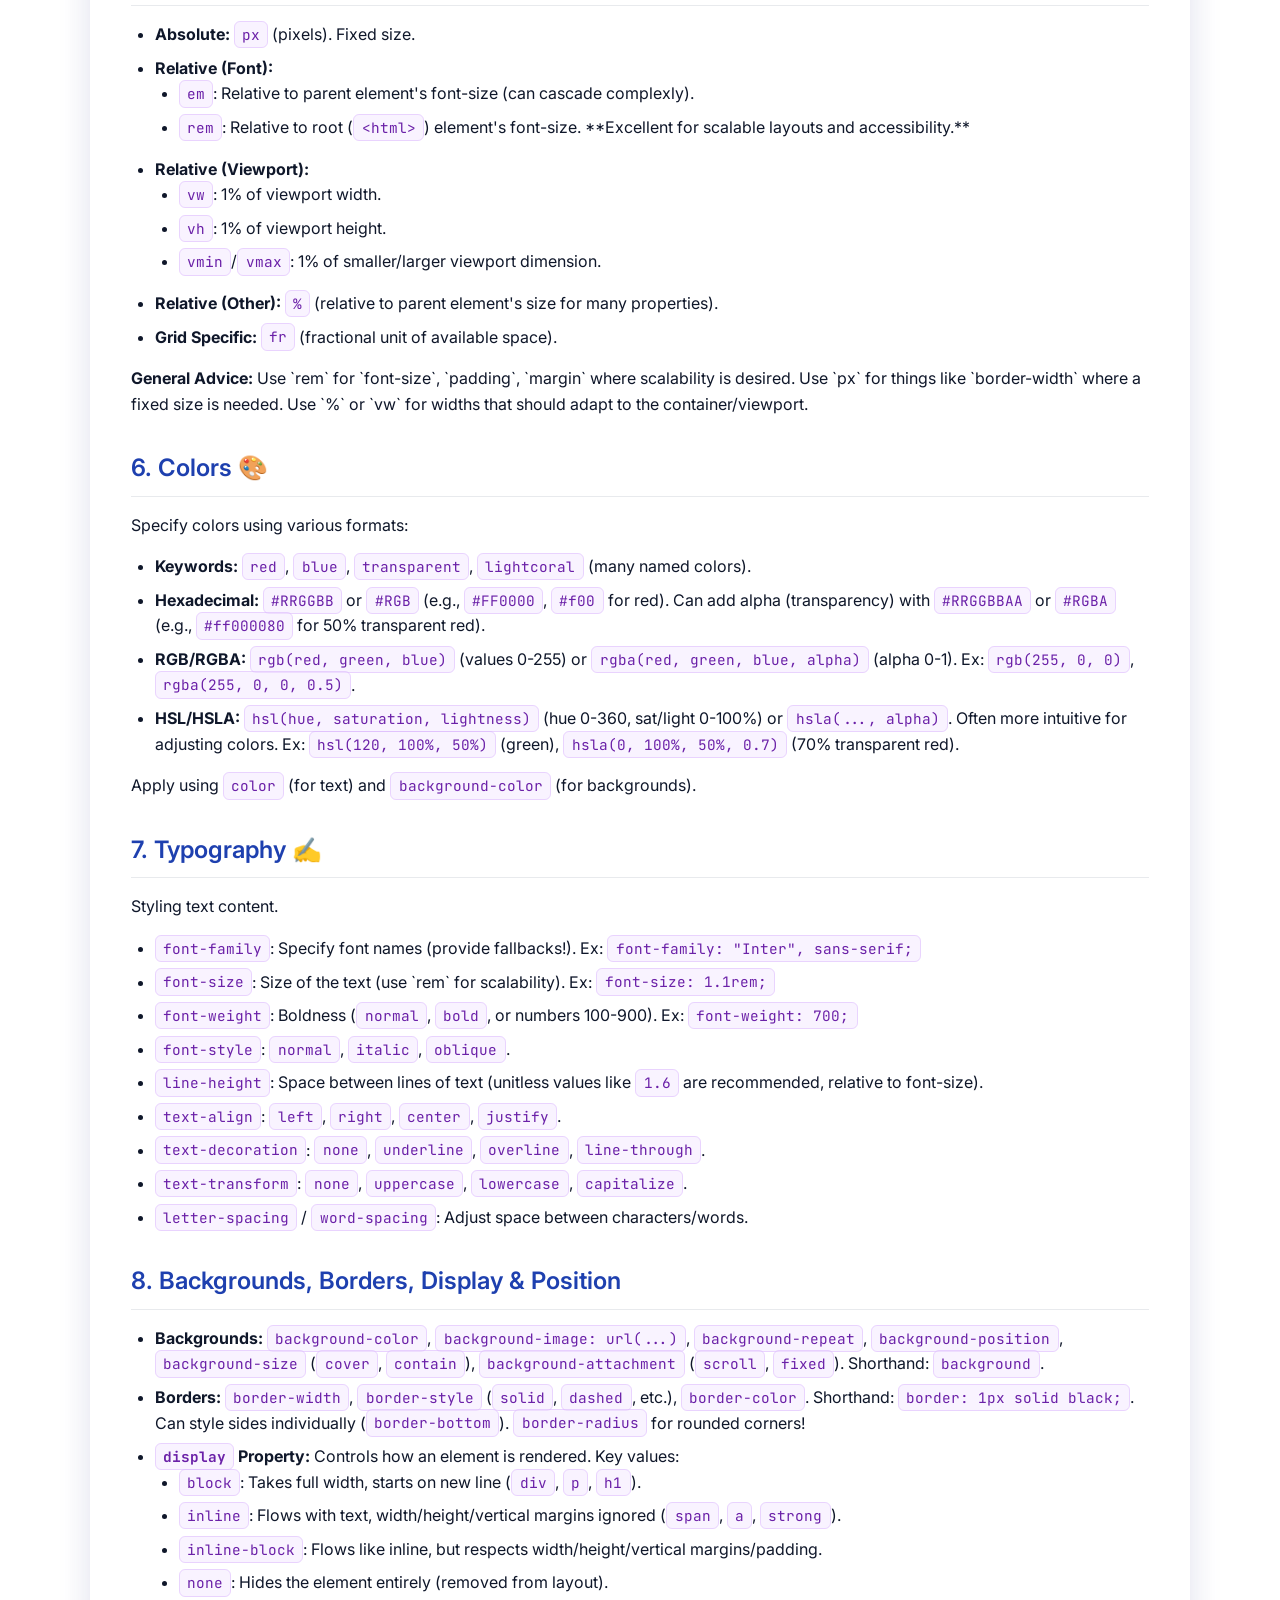
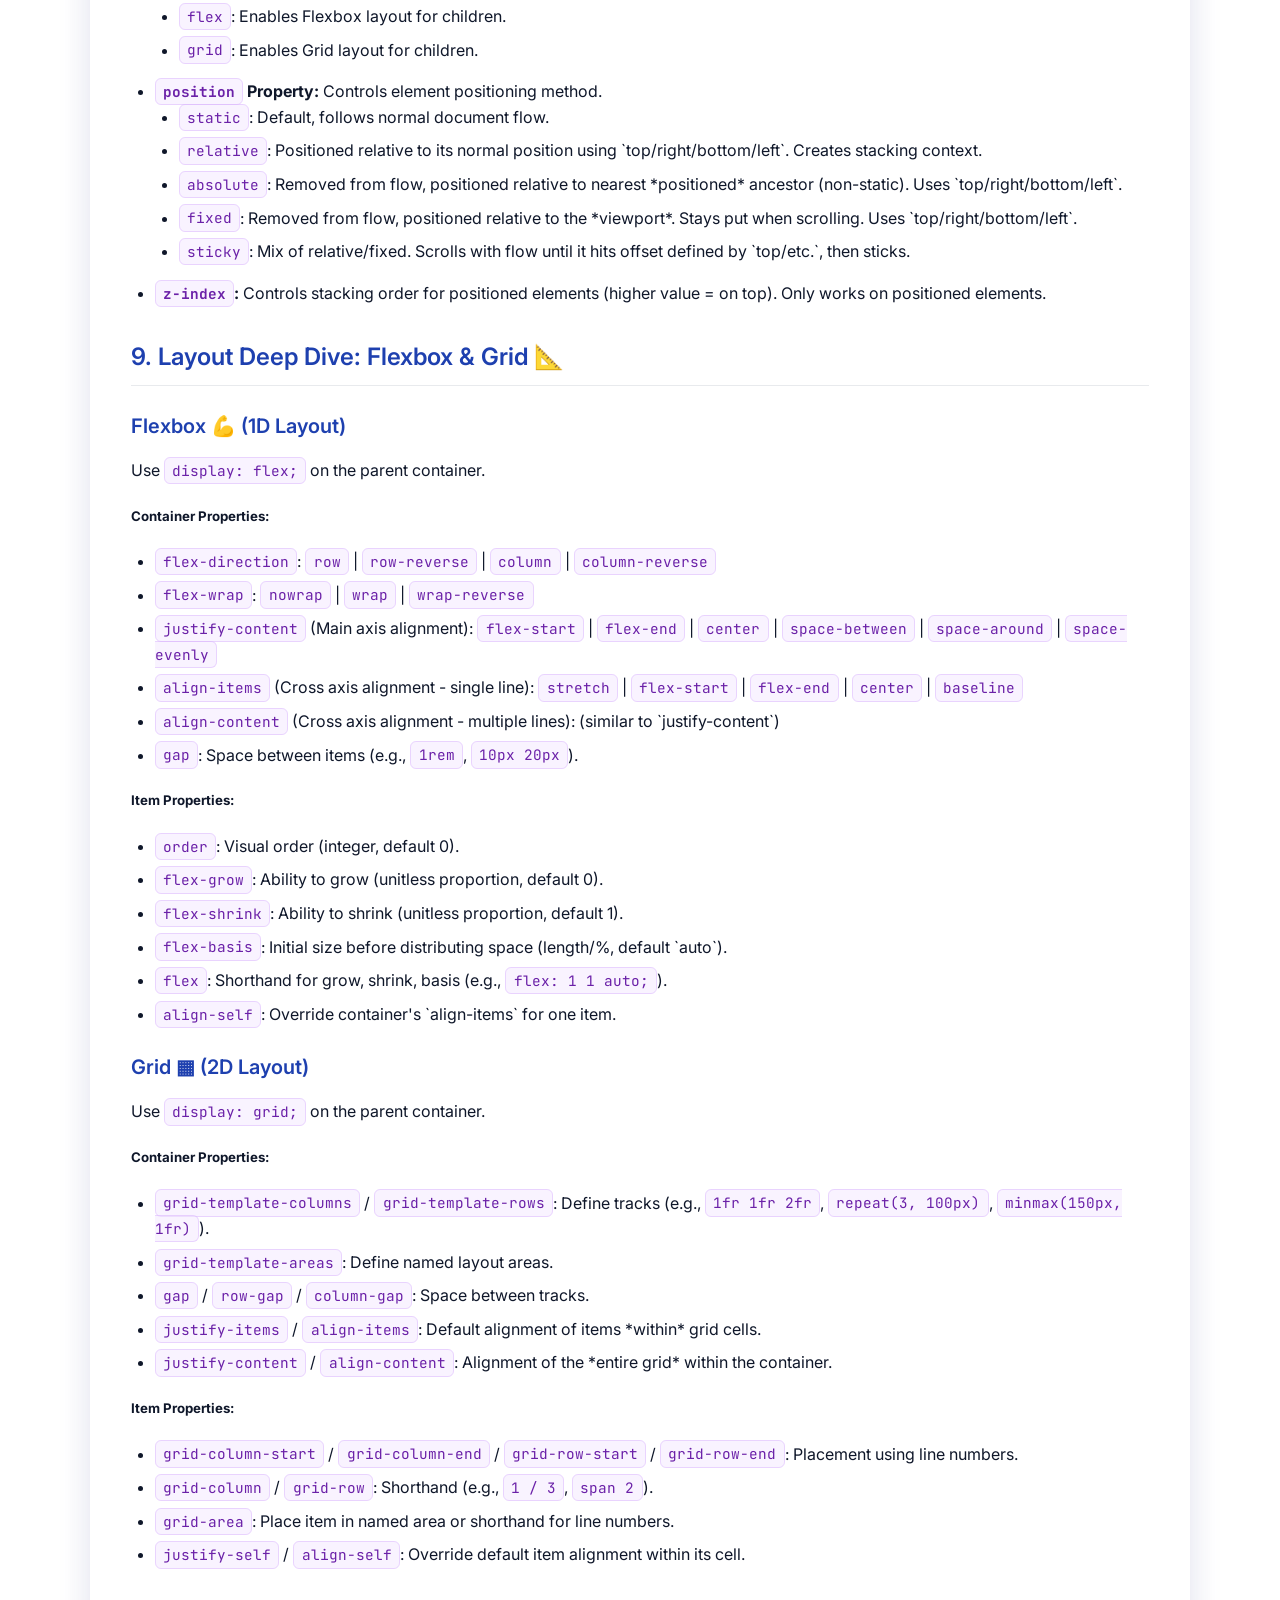
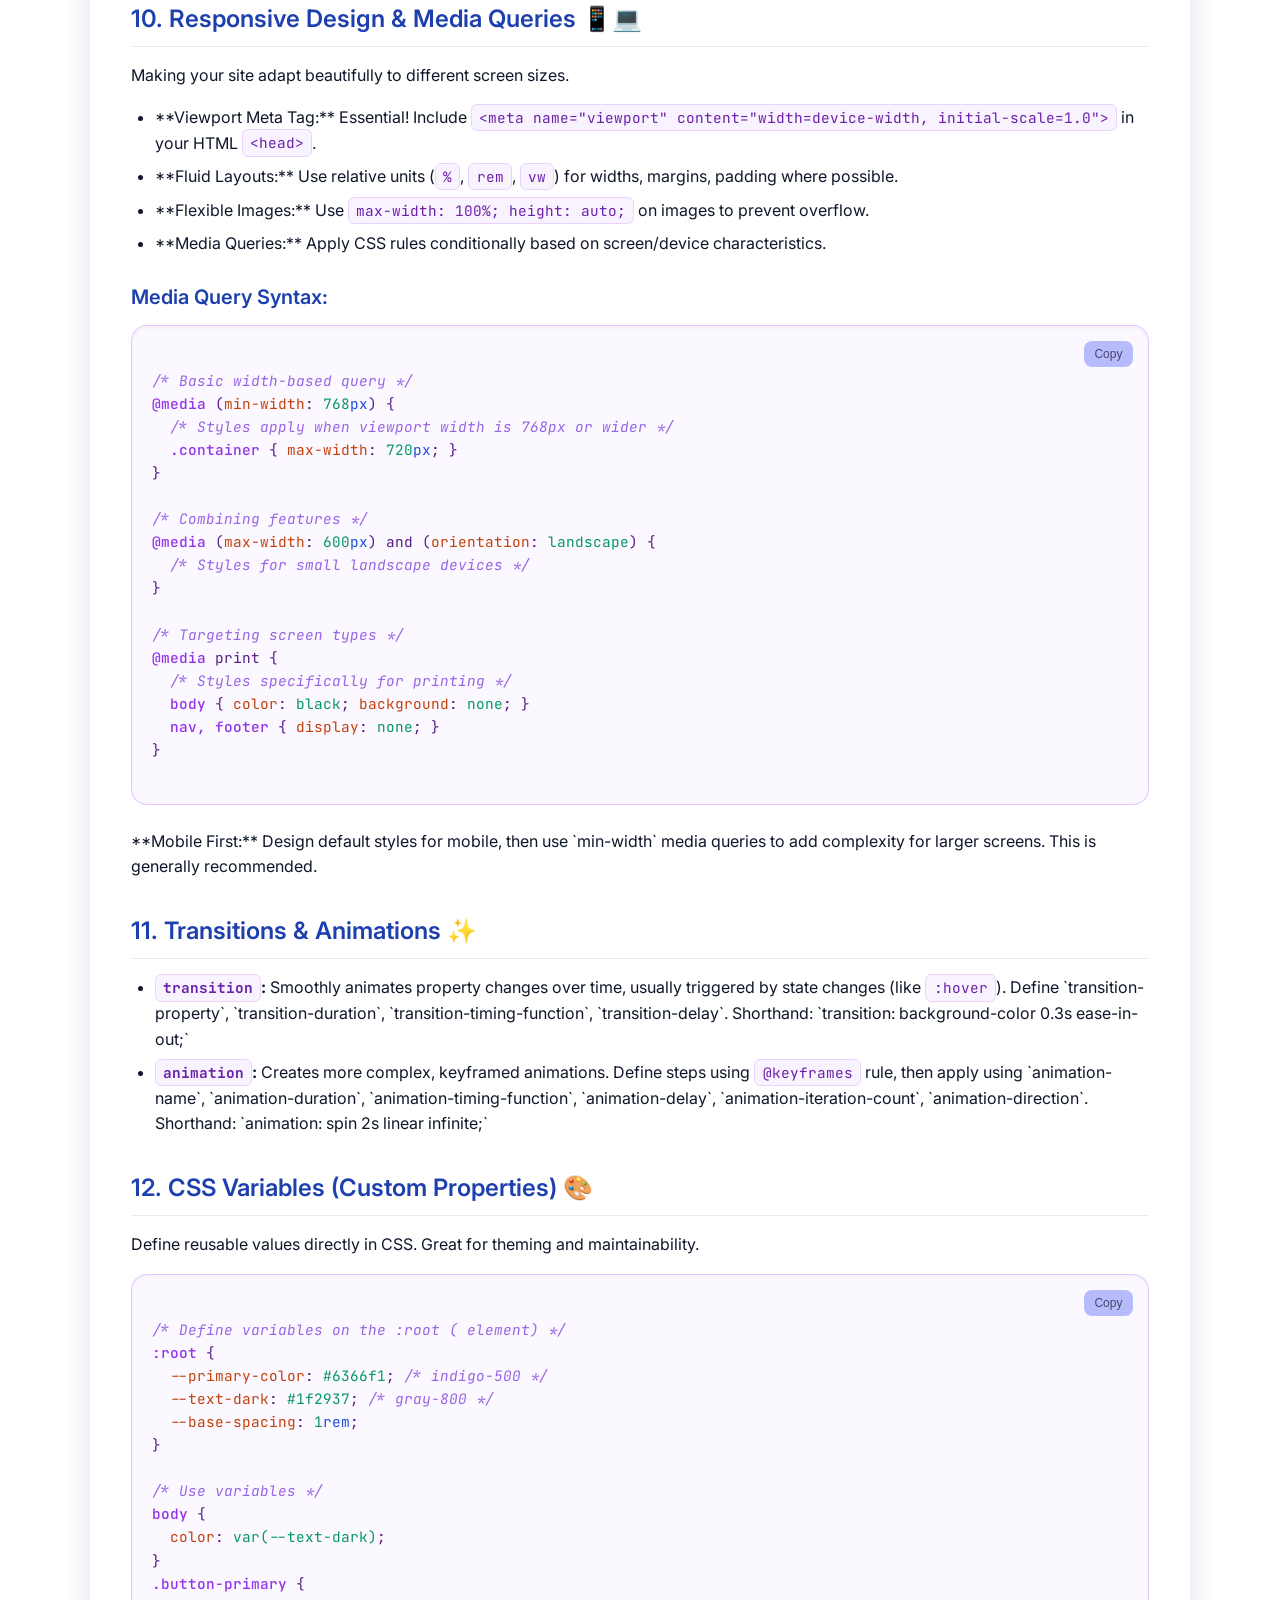
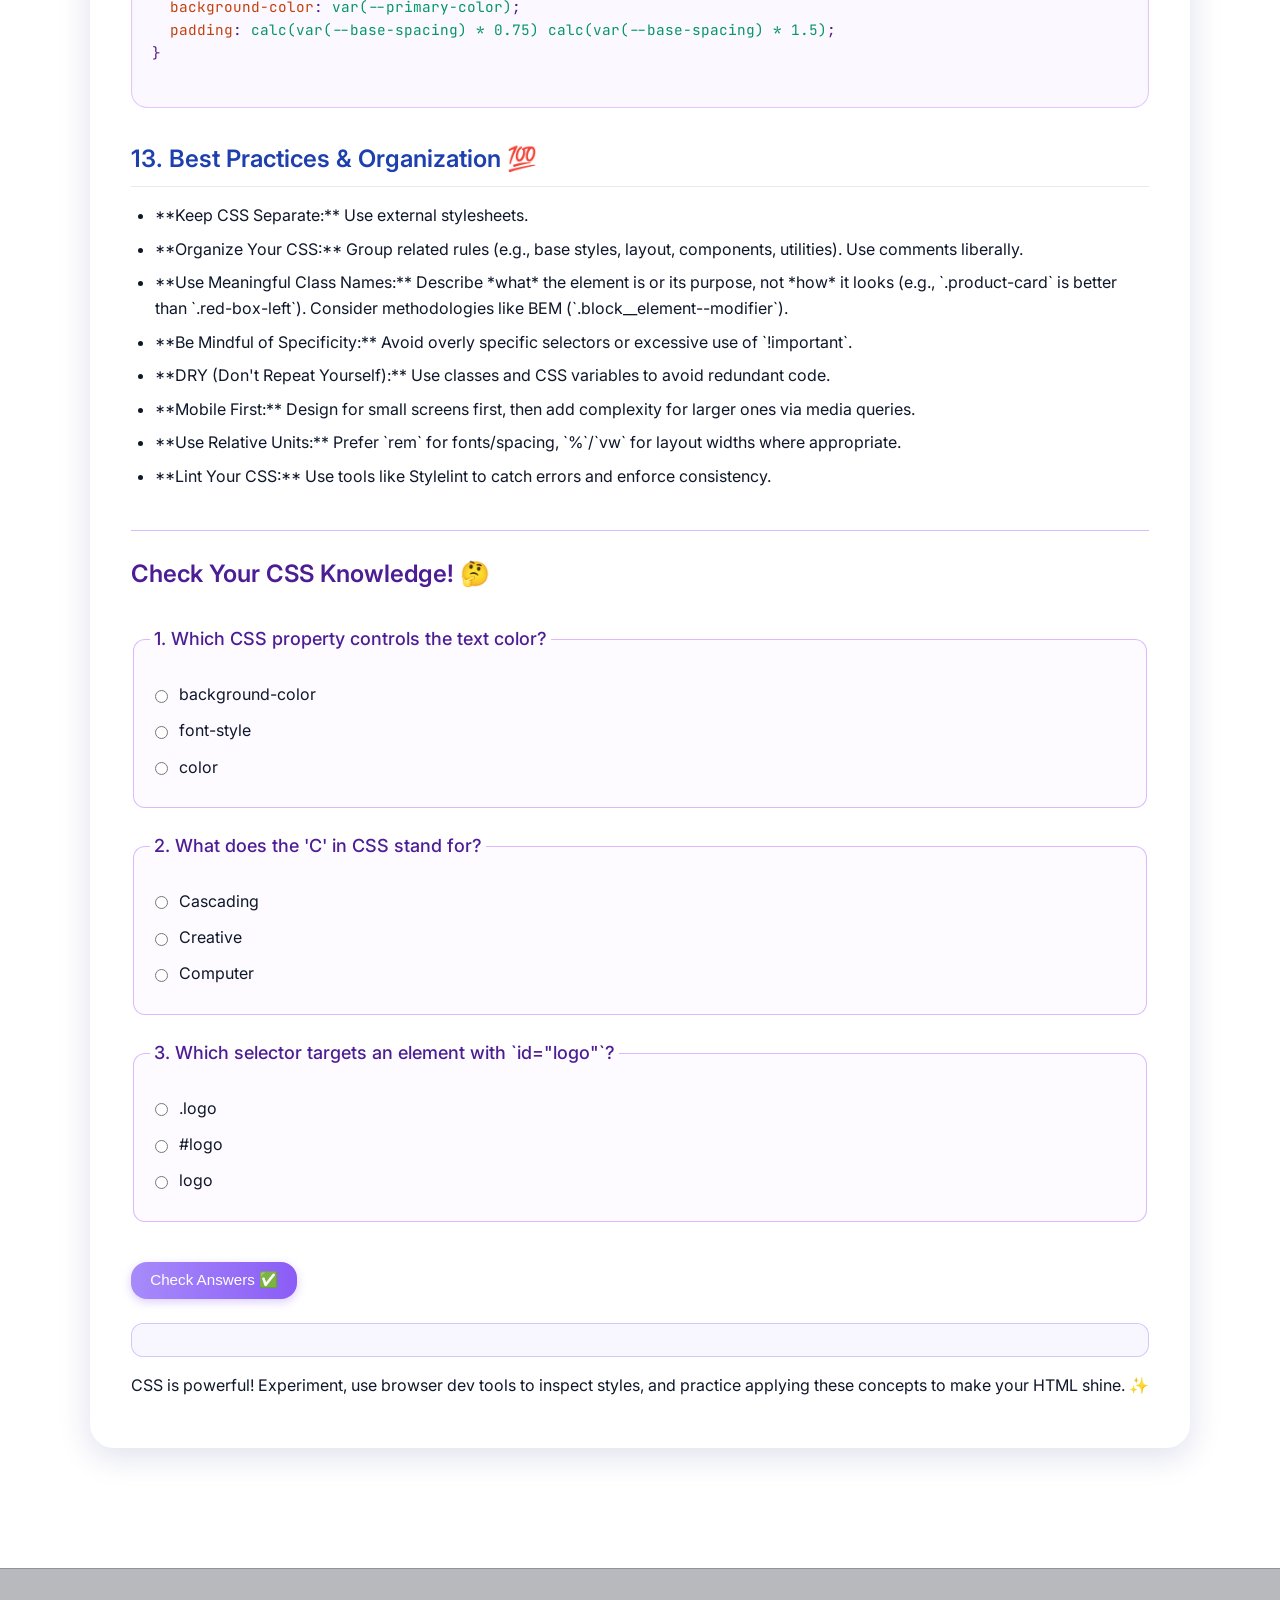
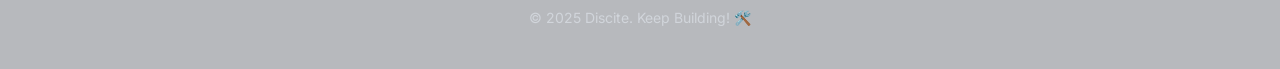
==== commit 2991308f: "Update css.html" ====
--- a/css.html
+++ b/css.html
@@ -3,8 +3,8 @@
 <head>
     <meta charset="UTF-8">
     <meta name="viewport" content="width=device-width, initial-scale=1.0">
-    <meta name="description" content="Discite’s CSS page covers essentials of CSS, including Flexbox & Grid, interactive demos and quizzes.">
     <title>Discite: CSS Fundamentals 🎨 (Comprehensive)</title>
+    <meta name="description" content="Learn CSS fundamentals on Discite. Covers selectors, cascade, box model, Flexbox, Grid, responsive design, transitions, variables, and best practices.">
     <link rel="stylesheet" href="css/style.css">
     <link rel="preconnect" href="https://fonts.googleapis.com">
     <link rel="preconnect" href="https://fonts.gstatic.com" crossorigin>
@@ -13,9 +13,7 @@
     <link rel="preconnect" href="https://fonts.gstatic.com" crossorigin>
     <link href="https://fonts.googleapis.com/css2?family=JetBrains+Mono:ital,wght@0,400;0,700;1,400&display=swap" rel="stylesheet">
 </head>
-<body>
-
-    <header class="sticky-header">
+<body class=""> <header class="sticky-header">
         <div class="container header-container">
              <div class="logo">
               <a href="index.html" aria-label="Discite Homepage"> <svg viewBox="0 0 100 100" xmlns="http://www.w3.org/2000/svg">
@@ -48,6 +46,12 @@
                 </svg>
                 </a>
             </div>
+            <div class="header-controls">
+                <input type="search" id="site-search" name="q" placeholder="Search site..." aria-label="Search through site content" class="search-input">
+                <button id="theme-toggle" type="button" class="theme-toggle-button" aria-label="Toggle dark mode">
+                    <span class="light-icon">☀️</span> <span class="dark-icon" style="display: none;">🌙</span>
+                </button>
+            </div>
             <nav class="main-nav" aria-label="Main navigation">
                 <a href="index.html" class="nav-link">Introduction</a>
                 <a href="html.html" class="nav-link">HTML</a>
@@ -55,8 +59,6 @@
                 <a href="javascript.html" class="nav-link">JavaScript</a>
                 <a href="tools.html" class="nav-link">Tools & Next Steps</a>
             </nav>
-            <input id="site-search" type="search" placeholder="Search..." aria-label="Search site" />
-            <button id="dark-mode-toggle" aria-label="Toggle dark mode">🌓</button>
         </div>
     </header>
 
@@ -67,25 +69,6 @@
             </h2>
             <p class="mb-4">Alright, let's make things look good! ✨ CSS (Cascading Style Sheets) is the language used to describe the presentation of a document written in HTML. It handles the layout, colors, fonts, spacing, responsive adjustments, and animations – everything that makes a site visually appealing and user-friendly.</p>
             <p class="mb-4">We'll cover everything from basic syntax and selectors to layout models like Flexbox and Grid, and responsive design principles.</p>
-
-            <section id="css-demo" class="content-section" aria-labelledby="css-demo-heading">
-                <h2 id="css-demo-heading" class="text-2xl font-semibold section-header">Interactive Flexbox Demo 🎮</h2>
-                <div id="flex-container" class="demo-flex-container mb-4">
-                    <div class="demo-flex-item">1</div>
-                    <div class="demo-flex-item">2</div>
-                    <div class="demo-flex-item">3</div>
-                </div>
-                <label for="flex-justify-select" class="mr-2">Justify Content:</label>
-                <select id="flex-justify-select" class="mr-2 p-1 border rounded">
-                    <option value="flex-start">flex-start</option>
-                    <option value="center">center</option>
-                    <option value="flex-end">flex-end</option>
-                    <option value="space-between">space-between</option>
-                    <option value="space-around">space-around</option>
-                    <option value="space-evenly">space-evenly</option>
-                </select>
-                <button id="flex-demo-action" class="cta-button">Apply</button>
-            </section>
 
             <h3>1. Syntax & Inclusion Methods 🔌</h3>
             <h4>Basic Rule Structure 📜</h4>
@@ -327,7 +310,7 @@
             <p>Define reusable values directly in CSS. Great for theming and maintainability.</p>
             <div class="code-block-wrapper">
                 <pre><code class="language-css">
-<span class="css-comment">/* Define variables on the :root (&lt;html&gt; element) */</span>
+<span class="css-comment">/* Define variables on the :root (<html> element) */</span>
 <span class="css-selector">:root</span> {
   <span class="css-property">--primary-color</span>: <span class="css-value">#6366f1</span>; <span class="css-comment">/* indigo-500 */</span>
   <span class="css-property">--text-dark</span>: <span class="css-value">#1f2937</span>; <span class="css-comment">/* gray-800 */</span>
--- a/css/style.css
+++ b/css/style.css
@@ -1,21 +1,129 @@
-/* === Base Styles & Font === */
+/* === Base Styles, Variables & Theming === */
+:root {
+    /* Light Theme (Default) */
+    --bg-gradient-start: #667eea;
+    --bg-gradient-end: #764ba2;
+    --header-bg: rgba(26, 32, 44, 0.3); /* Darker semi-transparent */
+    --header-border: rgba(255, 255, 255, 0.15);
+    --header-text: #ffffff;
+    --nav-link-text: #e5e7eb; /* gray-200 */
+    --nav-link-hover-bg: rgba(255, 255, 255, 0.1);
+    --nav-link-active-bg: rgba(99, 102, 241, 0.6); /* indigo-500 */
+    --content-bg: rgba(255, 255, 255, 0.15);
+    --content-border: rgba(255, 255, 255, 0.25);
+    --content-shadow: rgba(31, 38, 135, 0.15);
+    --content-text: #0f172a; /* slate-900 */
+    --heading-text: #1e3a8a; /* blue-800 */
+    --subheading-text: #1e40af; /* blue-700 */
+    --section-border: rgba(55, 65, 81, 0.3);
+    --link-text: #6d28d9; /* violet-700 */
+    --link-hover-text: #4c1d95; /* violet-900 */
+    --code-inline-bg: rgba(243, 232, 255, 0.5);
+    --code-inline-text: #6b21a8; /* purple-800 */
+    --code-inline-border: rgba(168, 85, 247, 0.2);
+    --code-block-bg: rgba(243, 232, 255, 0.3);
+    --code-block-border: rgba(168, 85, 247, 0.3);
+    --code-block-text: #581c87; /* purple-900 */
+    --button-cta-gradient-start: #8b5cf6; /* violet-500 */
+    --button-cta-gradient-end: #7c3aed; /* violet-600 */
+    --button-cta-hover-start: #7c3aed;
+    --button-cta-hover-end: #6d28d9; /* violet-700 */
+    --button-cta-shadow: rgba(124, 58, 237, 0.3);
+    --important-note-bg: rgba(250, 245, 255, 0.6);
+    --important-note-border: rgba(216, 180, 254, 0.5);
+    --important-note-text: #581c87;
+    --important-note-strong: #3b0764;
+    --quiz-bg: rgba(250, 245, 255, 0.4);
+    --quiz-border: rgba(168, 85, 247, 0.4);
+    --quiz-legend-text: #4c1d95;
+    --quiz-results-bg: rgba(245, 243, 255, 0.7);
+    --quiz-results-border: rgba(196, 181, 253, 0.7);
+    --footer-bg: rgba(17, 24, 39, 0.3);
+    --footer-border: rgba(55, 65, 81, 0.3);
+    --footer-text: #d1d5db; /* gray-300 */
+
+    /* Syntax Highlighting (can be themed too if needed) */
+    --syntax-html-tag: #1d4ed8;
+    --syntax-html-attr: #c2410c;
+    --syntax-html-value: #059669;
+    --syntax-comment: #6d28d9;
+    --syntax-css-selector: #9333ea;
+    --syntax-css-property: #c2410c;
+    --syntax-css-value: #059669;
+    --syntax-js-keyword: #1d4ed8;
+    --syntax-js-string: #059669;
+    --syntax-js-number: #be185d;
+    --syntax-js-function: #c2410c;
+    --syntax-js-operator: #581c87;
+}
+
+body.dark-mode {
+    /* Dark Theme */
+    --bg-gradient-start: #1f2937; /* gray-800 */
+    --bg-gradient-end: #111827; /* gray-900 */
+    --header-bg: rgba(17, 24, 39, 0.5); /* gray-900 semi-transparent */
+    --header-border: rgba(55, 65, 81, 0.5); /* gray-700 */
+    --header-text: #f9fafb; /* gray-50 */
+    --nav-link-text: #d1d5db; /* gray-300 */
+    --nav-link-hover-bg: rgba(55, 65, 81, 0.5); /* gray-700 */
+    --nav-link-active-bg: rgba(79, 70, 229, 0.7); /* indigo-600 */
+    --content-bg: rgba(31, 41, 55, 0.25); /* gray-800 */
+    --content-border: rgba(75, 85, 99, 0.4); /* gray-600 */
+    --content-shadow: rgba(0, 0, 0, 0.2);
+    --content-text: #d1d5db; /* gray-300 */
+    --heading-text: #93c5fd; /* blue-300 */
+    --subheading-text: #a5b4fc; /* indigo-300 */
+    --section-border: rgba(107, 114, 128, 0.4); /* gray-500 */
+    --link-text: #a78bfa; /* violet-400 */
+    --link-hover-text: #c4b5fd; /* violet-300 */
+    --code-inline-bg: rgba(55, 48, 163, 0.3); /* indigo-900 */
+    --code-inline-text: #c4b5fd; /* violet-300 */
+    --code-inline-border: rgba(129, 140, 248, 0.3); /* indigo-400 */
+    --code-block-bg: rgba(30, 41, 59, 0.5); /* slate-800 */
+    --code-block-border: rgba(51, 65, 85, 0.6); /* slate-700 */
+    --code-block-text: #c7d2fe; /* indigo-200 */
+    --button-cta-gradient-start: #a78bfa; /* violet-400 */
+    --button-cta-gradient-end: #8b5cf6; /* violet-500 */
+    --button-cta-hover-start: #8b5cf6;
+    --button-cta-hover-end: #7c3aed; /* violet-600 */
+    --button-cta-shadow: rgba(167, 139, 250, 0.2);
+    --important-note-bg: rgba(79, 70, 229, 0.2); /* indigo-600 */
+    --important-note-border: rgba(99, 102, 241, 0.4); /* indigo-500 */
+    --important-note-text: #c7d2fe; /* indigo-200 */
+    --important-note-strong: #e0e7ff; /* indigo-100 */
+    --quiz-bg: rgba(55, 48, 163, 0.3); /* indigo-900 */
+    --quiz-border: rgba(99, 102, 241, 0.4); /* indigo-500 */
+    --quiz-legend-text: #a5b4fc; /* indigo-300 */
+    --quiz-results-bg: rgba(30, 41, 59, 0.6); /* slate-800 */
+    --quiz-results-border: rgba(51, 65, 85, 0.7); /* slate-700 */
+    --footer-bg: rgba(0, 0, 0, 0.4);
+    --footer-border: rgba(55, 65, 81, 0.5);
+    --footer-text: #9ca3af; /* gray-400 */
+
+    /* Dark mode Syntax Highlighting */
+    --syntax-comment: #a5b4fc; /* indigo-300 */
+    --syntax-js-variable: #e0e7ff; /* indigo-100 */
+    --syntax-js-operator: #c4b5fd; /* violet-300 */
+}
+
+
 body {
     font-family: 'Inter', sans-serif;
     scroll-behavior: smooth;
-    color: #1f2937; /* gray-800 - Default text for sections */
+    color: var(--content-text); /* Use variable */
     line-height: 1.6;
     margin: 0;
     padding: 0;
-    /* Glassmorphism Background */
-    background: linear-gradient(135deg, #667eea 0%, #764ba2 100%);
+    background: linear-gradient(135deg, var(--bg-gradient-start) 0%, var(--bg-gradient-end) 100%);
     min-height: 100vh;
     background-attachment: fixed;
+    transition: background 0.3s ease; /* Smooth background transition */
 }
 
 /* === Container === */
 .container {
     width: 90%;
-    max-width: 1100px; /* Adjust max-width as needed */
+    max-width: 1100px;
     margin-left: auto;
     margin-right: auto;
     padding-left: 1rem;
@@ -27,202 +135,263 @@
     position: sticky;
     top: 0;
     z-index: 50;
-    padding: 0.5rem 0; /* Slightly reduced padding for potentially taller logo */
-    /* Glassmorphism */
-    background-color: rgba(26, 32, 44, 0.3); /* Darker semi-transparent */
+    padding: 0.5rem 0; /* Adjusted padding */
+    background-color: var(--header-bg);
     backdrop-filter: blur(10px);
     -webkit-backdrop-filter: blur(10px);
-    border-bottom: 1px solid rgba(255, 255, 255, 0.15);
+    border-bottom: 1px solid var(--header-border);
     box-shadow: 0 2px 10px rgba(0, 0, 0, 0.1);
+    transition: background-color 0.3s ease, border-color 0.3s ease;
 }
 
 .header-container {
     display: flex;
-    flex-direction: column; /* Default for mobile */
-    align-items: center; /* Center items horizontally on mobile */
+    flex-wrap: wrap; /* Allow wrap */
+    align-items: center;
     justify-content: space-between;
-}
-
-/* === UPDATED: Styles for the new SVG logo container === */
+    gap: 0.5rem 1rem; /* Add gap between items */
+}
+
 .logo {
     margin: 0;
-    margin-bottom: 0.5rem; /* Spacing on mobile */
-    line-height: 1; /* Prevent extra space */
-    display: inline-block; /* Fit content */
-}
-/* Target the SVG directly */
+    line-height: 1;
+    display: inline-block;
+}
 .logo svg {
-    display: block; /* Remove potential extra space below SVG */
-    width: auto; /* Let SVG intrinsic size or viewBox work */
-    height: 40px; /* Control height via CSS - ADJUST AS NEEDED */
-    max-width: 100%; /* Ensure it doesn't overflow container */
-}
-/* Ensure the link wrapping the logo behaves correctly */
+    display: block;
+    height: 40px; /* Control height */
+    width: auto;
+    max-width: 100%;
+}
 .logo a {
     display: inline-block;
     line-height: 1;
 }
 
+/* Header Controls (Search + Theme Toggle) */
+.header-controls {
+    display: flex;
+    align-items: center;
+    gap: 0.75rem; /* Space between search and toggle */
+    margin-left: auto; /* Push controls to the right on larger screens */
+}
+
+/* Search Input Styles */
+.search-input {
+    padding: 0.4rem 0.8rem;
+    border-radius: 0.75rem; /* Squircle */
+    border: 1px solid rgba(255, 255, 255, 0.2);
+    background-color: rgba(255, 255, 255, 0.1);
+    color: var(--header-text);
+    font-size: 0.875rem;
+    transition: all 0.2s ease;
+    max-width: 150px; /* Limit width initially */
+}
+.search-input::placeholder {
+    color: rgba(255, 255, 255, 0.6);
+}
+.search-input:focus {
+    outline: none;
+    border-color: rgba(255, 255, 255, 0.5);
+    background-color: rgba(255, 255, 255, 0.2);
+    box-shadow: 0 0 0 2px rgba(165, 180, 252, 0.4); /* Use a light focus ring */
+    max-width: 200px; /* Expand on focus */
+}
+body.dark-mode .search-input {
+    border-color: rgba(75, 85, 99, 0.6);
+    background-color: rgba(55, 65, 81, 0.3);
+    color: var(--nav-link-text);
+}
+body.dark-mode .search-input::placeholder {
+    color: rgba(156, 163, 175, 0.6); /* gray-400 */
+}
+body.dark-mode .search-input:focus {
+    border-color: rgba(107, 114, 128, 0.8);
+    background-color: rgba(75, 85, 99, 0.5);
+    box-shadow: 0 0 0 2px rgba(156, 163, 175, 0.4);
+}
+
+
+/* Theme Toggle Button Styles */
+.theme-toggle-button {
+    background-color: rgba(255, 255, 255, 0.1);
+    border: 1px solid rgba(255, 255, 255, 0.2);
+    color: var(--header-text);
+    padding: 0.5rem; /* Square padding */
+    border-radius: 50%; /* Make it round */
+    cursor: pointer;
+    transition: all 0.2s ease;
+    font-size: 1rem; /* Adjust icon size */
+    line-height: 1; /* Ensure icon is centered */
+    display: flex;
+    align-items: center;
+    justify-content: center;
+}
+.theme-toggle-button:hover {
+    background-color: rgba(255, 255, 255, 0.2);
+    transform: scale(1.1);
+}
+body.dark-mode .theme-toggle-button {
+    background-color: rgba(55, 65, 81, 0.3);
+    border-color: rgba(75, 85, 99, 0.6);
+    color: var(--nav-link-text);
+}
+body.dark-mode .theme-toggle-button:hover {
+    background-color: rgba(75, 85, 99, 0.5);
+}
+
 
 .main-nav {
     display: flex;
-    flex-wrap: wrap; /* Allow wrapping on small screens */
-    justify-content: center; /* Center links */
-    gap: 0.5rem 0.75rem; /* row-gap column-gap */
+    flex-wrap: wrap;
+    justify-content: center;
+    gap: 0.5rem 0.75rem;
+    width: 100%; /* Take full width on mobile */
+    margin-top: 0.5rem; /* Space below logo/controls on mobile */
 }
 
 .nav-link {
-    color: #e5e7eb; /* gray-200 */
-    padding: 0.5rem 0.75rem; /* px-3 py-2 */
-    border-radius: 0.75rem; /* Squircle-like */
+    color: var(--nav-link-text);
+    padding: 0.5rem 0.75rem;
+    border-radius: 0.75rem;
     transition: background-color 0.2s ease, color 0.2s ease;
     text-decoration: none;
-    font-size: 0.875rem; /* text-sm */
-    font-weight: 500; /* font-medium */
-    display: inline-block; /* Helps with consistent height/padding */
-}
-
+    font-size: 0.875rem;
+    font-weight: 500;
+    display: inline-block;
+}
 .nav-link:hover {
-    color: #ffffff; /* white */
-    background-color: rgba(255, 255, 255, 0.1);
-}
-/* Active state will be added by JS */
+    color: var(--header-text);
+    background-color: var(--nav-link-hover-bg);
+}
 .nav-link.active {
-     color: #ffffff;
-     background-color: rgba(99, 102, 241, 0.6); /* indigo-500 semi-transparent */
+     color: var(--header-text);
+     background-color: var(--nav-link-active-bg);
      font-weight: 600;
 }
 
 
 /* === Main Content === */
 .main-content {
-    margin-top: 1.5rem; /* mt-6 */
-    padding-bottom: 2rem; /* Add space at the bottom */
-}
-
-/* Content Section Styling (Glassmorphism + Squircles) */
+    margin-top: 1.5rem;
+    padding-bottom: 2rem;
+}
+
 .content-section {
-    background-color: rgba(255, 255, 255, 0.15);
+    background-color: var(--content-bg);
     backdrop-filter: blur(12px);
     -webkit-backdrop-filter: blur(12px);
-    border: 1px solid rgba(255, 255, 255, 0.25);
-    border-radius: 1.5rem; /* Squircle */
+    border: 1px solid var(--content-border);
+    border-radius: 1.5rem;
     padding: 1.5rem 2rem;
-    box-shadow: 0 8px 32px 0 rgba(31, 38, 135, 0.15);
+    box-shadow: 0 8px 32px 0 var(--content-shadow);
     margin-bottom: 2.5rem;
-    scroll-margin-top: 6rem; /* Offset for sticky header */
-    color: #0f172a; /* slate-900 - Dark text for contrast */
+    scroll-margin-top: 6rem;
+    color: var(--content-text);
+    transition: background-color 0.3s ease, border-color 0.3s ease, color 0.3s ease;
 }
 /* Add bottom padding specifically to intro section */
 #intro.content-section {
     padding-bottom: 4rem; /* pb-16 */
 }
 
-
 /* Section Headers */
 .section-header {
-    font-size: 2.25rem; /* text-3xl */
-    font-weight: 700; /* font-bold */
-    border-bottom: 2px solid rgba(55, 65, 81, 0.3);
+    font-size: 2.25rem;
+    font-weight: 700;
+    border-bottom: 2px solid var(--section-border);
     padding-bottom: 0.75rem;
     margin-bottom: 2rem;
-    color: #1e3a8a; /* blue-800 */
-}
-
-/* Sub-section headings */
+    color: var(--heading-text);
+    transition: color 0.3s ease, border-color 0.3s ease;
+}
+
 h3 {
-    font-size: 1.5rem; /* text-2xl */
+    font-size: 1.5rem;
     font-weight: 600;
-    color: #1e40af; /* blue-700 */
-    margin-top: 2rem; /* More space above h3 */
+    color: var(--subheading-text);
+    margin-top: 2rem;
     margin-bottom: 1rem;
-    border-bottom: 1px solid rgba(209, 213, 219, 0.5);
+    border-bottom: 1px solid rgba(209, 213, 219, 0.5); /* Adjust alpha if needed */
     padding-bottom: 0.5rem;
-}
-h3:first-of-type {
-    margin-top: 0; /* Remove top margin for first h3 in a section */
-}
+    transition: color 0.3s ease, border-color 0.3s ease;
+}
+h3:first-of-type { margin-top: 0; }
 
 h4 {
-    font-size: 1.25rem; /* text-xl */
+    font-size: 1.25rem;
     font-weight: 600;
-    color: #1e40af; /* blue-700 */
+    color: var(--subheading-text);
     margin-top: 1.5rem;
     margin-bottom: 0.75rem;
+    transition: color 0.3s ease;
 }
 
 /* Paragraphs and Lists */
-p, ul, ol, dl {
-    margin-bottom: 1rem;
-}
-
-li {
-    margin-bottom: 0.5rem;
-}
-
-ul, ol {
-    padding-left: 1.5rem; /* Indent lists */
-}
+p, ul, ol, dl { margin-bottom: 1rem; }
+li { margin-bottom: 0.5rem; }
+ul, ol { padding-left: 1.5rem; }
 ul { list-style: disc; }
 ol { list-style: decimal; }
 
 /* === Code Block Styling === */
 .code-block-wrapper {
-    position: relative; /* For positioning the copy button */
+    position: relative;
     margin-bottom: 1.5rem;
 }
 
 code { /* Inline code */
-    background-color: rgba(243, 232, 255, 0.5); /* Lighter purple tint */
-    padding: 0.2rem 0.45rem; /* Slightly more padding */
-    border-radius: 0.375rem; /* rounded-md */
-    font-family: 'JetBrains Mono', monospace; /* JetBrains Mono font */
+    background-color: var(--code-inline-bg);
+    padding: 0.2rem 0.45rem;
+    border-radius: 0.375rem;
+    font-family: 'JetBrains Mono', monospace;
     font-size: 0.9em;
-    color: #6b21a8; /* purple-800 */
+    color: var(--code-inline-text);
     word-wrap: break-word;
-    border: 1px solid rgba(168, 85, 247, 0.2); /* purple-500 semi-transparent */
+    border: 1px solid var(--code-inline-border);
+    transition: background-color 0.3s ease, color 0.3s ease, border-color 0.3s ease;
 }
 
 pre { /* Code block container */
-    background-color: rgba(243, 232, 255, 0.3); /* Light purple tint background */
-    border: 1px solid rgba(168, 85, 247, 0.3); /* purple-500 semi-transparent */
-    padding: 1.25rem; /* More padding */
-    padding-right: 4.5rem; /* Ensure space for button */
-    border-radius: 1rem; /* More squircle */
+    background-color: var(--code-block-bg);
+    border: 1px solid var(--code-block-border);
+    padding: 1.25rem;
+    padding-right: 4.5rem;
+    border-radius: 1rem;
     overflow-x: auto;
     white-space: pre;
     margin-top: 0.5rem;
     font-size: 0.9em;
     box-shadow: inset 0 2px 4px 0 rgba(0, 0, 0, 0.04);
-    /* Apply JetBrains Mono font to the block */
     font-family: 'JetBrains Mono', monospace;
+    transition: background-color 0.3s ease, border-color 0.3s ease;
 }
 
 pre code { /* Code inside pre */
     background-color: transparent;
     padding: 0;
     border-radius: 0;
-    /* Base code color */
-    color: #581c87; /* purple-900 - Base text color */
-    font-family: inherit; /* Inherit JetBrains Mono from pre */
+    color: var(--code-block-text);
+    font-family: inherit;
     word-wrap: normal;
     white-space: pre;
     border: none;
-    font-size: 1em; /* Reset font size */
-    line-height: 1.5; /* Improve code readability */
+    font-size: 1em;
+    line-height: 1.5;
+    transition: color 0.3s ease;
 }
 
 /* Copy Button */
 .copy-button {
     position: absolute;
-    top: 1rem; /* Adjusted position */
-    right: 1rem; /* Adjusted position */
+    top: 1rem;
+    right: 1rem;
     padding: 0.3rem 0.6rem;
     font-size: 0.75rem;
-    background-color: rgba(129, 140, 248, 0.7); /* indigo-400 semi-transparent */
-    color: #1e1b4b; /* indigo-950 */
-    border: 1px solid rgba(165, 180, 252, 0.5); /* indigo-300 */
-    border-radius: 0.5rem; /* Squircle */
+    background-color: rgba(129, 140, 248, 0.7);
+    color: #1e1b4b;
+    border: 1px solid rgba(165, 180, 252, 0.5);
+    border-radius: 0.5rem;
     cursor: pointer;
     opacity: 0.8;
     transition: all 0.2s ease;
@@ -230,141 +399,156 @@
 }
 .copy-button:hover {
     opacity: 1;
-    background-color: rgba(165, 180, 252, 0.8); /* indigo-300 */
+    background-color: rgba(165, 180, 252, 0.8);
     transform: scale(1.05);
 }
 .copy-button.copied {
-    background-color: rgba(52, 211, 153, 0.8); /* emerald-400 */
-    color: #064e3b; /* emerald-900 */
-    border-color: rgba(110, 231, 183, 0.5); /* emerald-300 */
+    background-color: rgba(52, 211, 153, 0.8);
+    color: #064e3b;
+    border-color: rgba(110, 231, 183, 0.5);
     cursor: default;
     transform: scale(1);
 }
+/* Dark mode adjustments for copy button if needed */
+body.dark-mode .copy-button {
+     background-color: rgba(99, 102, 241, 0.6); /* indigo-500 */
+     color: #e0e7ff; /* indigo-100 */
+     border-color: rgba(129, 140, 248, 0.5); /* indigo-400 */
+}
+body.dark-mode .copy-button:hover {
+    background-color: rgba(129, 140, 248, 0.7); /* indigo-400 */
+}
+body.dark-mode .copy-button.copied {
+    background-color: rgba(16, 185, 129, 0.7); /* emerald-500 */
+    color: #d1fae5; /* emerald-100 */
+    border-color: rgba(52, 211, 153, 0.5); /* emerald-400 */
+}
 
 
 /* Syntax Highlighting Colors */
-.html-tag { color: #1d4ed8; font-weight: 500; } /* blue-700 */
-.html-attr { color: #c2410c; } /* orange-700 */
-.html-value { color: #059669; } /* green-600 */
-.html-comment { color: #6d28d9; font-style: italic; opacity: 0.7; } /* violet-700 */
-
-.css-selector { color: #9333ea; font-weight: 500; } /* purple-600 */
-.css-property { color: #c2410c; } /* orange-700 */
-.css-value { color: #059669; } /* green-600 */
-.css-comment { color: #6d28d9; font-style: italic; opacity: 0.7; } /* violet-700 */
-.css-unit { color: #1d4ed8; } /* blue-700 */
-.css-important { color: #dc2626; font-weight: bold; } /* red-600 */
-
-.js-keyword { color: #1d4ed8; font-weight: 500; } /* blue-700 */
-.js-variable { color: #581c87; } /* purple-900 (base color) */
-.js-string { color: #059669; } /* green-600 */
-.js-number { color: #be185d; } /* pink-700 */
-.js-function { color: #c2410c; } /* orange-700 */
-.js-parameter { color: #7e22ce; } /* purple-700 */
-.js-object-prop { color: #9333ea; } /* purple-600 */
-.js-method { color: #c2410c; } /* orange-700 */
-.js-comment { color: #6d28d9; font-style: italic; opacity: 0.7; } /* violet-700 */
-.js-operator { color: #581c87; opacity: 0.8; } /* purple-900 */
-.js-boolean { color: #be185d; font-weight: 500; } /* pink-700 */
+.html-tag { color: var(--syntax-html-tag); font-weight: 500; }
+.html-attr { color: var(--syntax-html-attr); }
+.html-value { color: var(--syntax-html-value); }
+.html-comment { color: var(--syntax-comment); font-style: italic; opacity: 0.7; }
+
+.css-selector { color: var(--syntax-css-selector); font-weight: 500; }
+.css-property { color: var(--syntax-css-property); }
+.css-value { color: var(--syntax-css-value); }
+.css-comment { color: var(--syntax-comment); font-style: italic; opacity: 0.7; }
+.css-unit { color: var(--syntax-html-tag); } /* Reusing blue */
+.css-important { color: #dc2626; font-weight: bold; }
+
+.js-keyword { color: var(--syntax-js-keyword); font-weight: 500; }
+.js-variable { color: var(--code-block-text); } /* Use base code color */
+.js-string { color: var(--syntax-js-string); }
+.js-number { color: var(--syntax-js-number); }
+.js-function { color: var(--syntax-js-function); }
+.js-parameter { color: #7e22ce; } /* Keep specific purple */
+.js-object-prop { color: #9333ea; } /* Keep specific purple */
+.js-method { color: var(--syntax-js-function); }
+.js-comment { color: var(--syntax-comment); font-style: italic; opacity: 0.7; }
+.js-operator { color: var(--syntax-js-operator); opacity: 0.8; }
+.js-boolean { color: var(--syntax-js-number); font-weight: 500; } /* Reusing pink */
+
 
 /* Links within content */
 .text-link {
-    color: #6d28d9; /* violet-700 */
+    color: var(--link-text);
     text-decoration: underline;
     font-weight: 500;
     transition: color 0.2s ease;
 }
 .text-link:hover {
-    color: #4c1d95; /* violet-900 */
+    color: var(--link-hover-text);
 }
 
 /* Call-to-action Button (General) */
 .cta-button {
     display: inline-block;
-    /* Subtle gradient background */
-    background-image: linear-gradient(to right, #8b5cf6, #7c3aed); /* violet-500 to violet-600 */
+    background-image: linear-gradient(to right, var(--button-cta-gradient-start), var(--button-cta-gradient-end));
     color: white;
-    padding: 0.8rem 1.8rem; /* Slightly larger padding */
-    border-radius: 1rem; /* Squircle */
+    padding: 0.8rem 1.8rem;
+    border-radius: 1rem;
     text-decoration: none;
     font-weight: 500;
-    font-size: 1rem; /* Ensure font size is reasonable */
+    font-size: 1rem;
     border: none;
     cursor: pointer;
-    transition: all 0.3s ease; /* Smoother transition */
-    box-shadow: 0 4px 15px rgba(124, 58, 237, 0.3); /* Adjusted shadow */
-    text-align: center; /* Ensure text is centered if button wraps */
+    transition: all 0.3s ease;
+    box-shadow: 0 4px 15px var(--button-cta-shadow);
+    text-align: center;
 }
 .cta-button:hover {
-    background-image: linear-gradient(to right, #7c3aed, #6d28d9); /* violet-600 to violet-700 */
-    box-shadow: 0 7px 20px rgba(124, 58, 237, 0.4); /* Enhanced shadow */
-    transform: translateY(-2px); /* Slight lift */
+    background-image: linear-gradient(to right, var(--button-cta-hover-start), var(--button-cta-hover-end));
+    box-shadow: 0 7px 20px rgba(124, 58, 237, 0.4); /* Keep shadow color consistent for now */
+    transform: translateY(-2px);
 }
 .cta-button:active {
-    transform: translateY(0px) scale(0.98); /* Push down slightly */
+    transform: translateY(0px) scale(0.98);
     box-shadow: 0 2px 8px rgba(124, 58, 237, 0.2);
 }
 
 /* Specific margin for the main CTA button container on index.html */
 .cta-button-container {
-    margin-top: 5rem; /* Increased margin-top (adjust value as needed) */
-    text-align: center; /* Keep text-align here */
+    margin-top: 5rem;
+    text-align: center;
 }
 
 
 /* Quiz Specific Styles */
 .quiz-container {
-    margin-top: 2.5rem; /* mt-10 */
-    padding-top: 1.5rem; /* pt-6 */
-    border-top: 1px solid rgba(168, 85, 247, 0.3); /* purple border */
+    margin-top: 2.5rem;
+    padding-top: 1.5rem;
+    border-top: 1px solid var(--quiz-border);
+    transition: border-color 0.3s ease;
 }
 .quiz-container h3 {
-    color: #581c87; /* purple-900 */
-    border-bottom: none; /* Remove default h3 border */
+    color: var(--quiz-legend-text); /* Use a variable */
+    border-bottom: none;
     margin-bottom: 1.5rem;
+    transition: color 0.3s ease;
 }
 .quiz-form {
     display: flex;
     flex-direction: column;
-    gap: 1.5rem; /* space-y-6 */
+    gap: 1.5rem;
 }
 .quiz-question {
-    padding: 1rem; /* p-4 */
-    border: 1px solid rgba(168, 85, 247, 0.4); /* purple border */
-    border-radius: 0.75rem; /* rounded-lg squircle-sm */
-    background-color: rgba(250, 245, 255, 0.4); /* purple-50 semi-transparent */
+    padding: 1rem;
+    border: 1px solid var(--quiz-border);
+    border-radius: 0.75rem;
+    background-color: var(--quiz-bg);
+    transition: background-color 0.3s ease, border-color 0.3s ease;
 }
 .quiz-question legend {
-    font-size: 1.125rem; /* text-lg */
-    font-weight: 500; /* font-medium */
-    margin-bottom: 0.75rem; /* mb-3 */
-    padding: 0 0.25rem; /* px-1 */
-    color: #4c1d95; /* violet-900 */
-    transition: border-bottom 0.3s ease; /* For result highlighting */
-}
-.quiz-question div { /* Spacing for radio buttons */
-    margin-bottom: 0.5rem;
-}
+    font-size: 1.125rem;
+    font-weight: 500;
+    margin-bottom: 0.75rem;
+    padding: 0 0.25rem;
+    color: var(--quiz-legend-text);
+    transition: border-bottom 0.3s ease, color 0.3s ease;
+}
+.quiz-question div { margin-bottom: 0.5rem; }
 .quiz-question label {
     cursor: pointer;
-    display: inline-flex; /* Align radio and text */
+    display: inline-flex;
     align-items: center;
     gap: 0.5rem;
-    transition: border-bottom 0.3s ease; /* For result highlighting */
+    transition: border-bottom 0.3s ease;
 }
 .quiz-question input[type="radio"] {
     cursor: pointer;
-    accent-color: #7c3aed; /* violet-600 */
+    accent-color: var(--link-text); /* Use theme color */
 }
 
 /* Quiz Submit Button Styling */
 .quiz-submit-button {
-    /* Inherit from .cta-button but maybe make slightly different */
+    /* Inherit from .cta-button but override background */
     background-image: linear-gradient(to right, #a78bfa, #8b5cf6); /* Lighter violet gradient */
     padding: 0.6rem 1.2rem;
-    font-size: 0.95rem; /* Slightly smaller than main CTA */
-    margin-top: 1rem; /* Add space above the button */
-    align-self: flex-start; /* Align button to the left */
+    font-size: 0.95rem;
+    margin-top: 1rem;
+    align-self: flex-start;
     box-shadow: 0 3px 10px rgba(139, 92, 246, 0.3);
 }
 .quiz-submit-button:hover {
@@ -377,70 +561,99 @@
     transform: translateY(0px) scale(0.97);
     box-shadow: 0 1px 5px rgba(139, 92, 246, 0.2);
 }
+/* Dark mode adjustments for quiz submit */
+body.dark-mode .quiz-submit-button {
+    background-image: linear-gradient(to right, #c4b5fd, #a78bfa);
+    color: #3730a3; /* indigo-800 */
+    box-shadow: 0 3px 10px rgba(196, 181, 253, 0.2);
+}
+body.dark-mode .quiz-submit-button:hover {
+    background-image: linear-gradient(to right, #a78bfa, #8b5cf6);
+    box-shadow: 0 5px 15px rgba(196, 181, 253, 0.3);
+}
+body.dark-mode .quiz-submit-button:active {
+    background-image: linear-gradient(to right, #8b5cf6, #7c3aed);
+    box-shadow: 0 1px 5px rgba(196, 181, 253, 0.15);
+}
+
 
 .quiz-results {
-    margin-top: 1.5rem; /* mt-6 */
-    padding: 1rem; /* p-4 */
-    border-radius: 0.75rem; /* rounded-lg squircle-sm */
-    /* Background/border set by JS based on results */
+    margin-top: 1.5rem;
+    padding: 1rem;
+    border-radius: 0.75rem;
+    background-color: var(--quiz-results-bg);
+    border: 1px solid var(--quiz-results-border);
     transition: background-color 0.3s ease, border-color 0.3s ease;
 }
-.quiz-results p {
-    margin-bottom: 0.5rem;
-}
-.quiz-results p:last-child {
-    margin-bottom: 0;
-}
-.quiz-results strong {
+.quiz-results p { margin-bottom: 0.5rem; }
+.quiz-results p:last-child { margin-bottom: 0; }
+.quiz-results strong { font-weight: 600; }
+.quiz-results .final-score {
+    font-size: 1.125rem;
     font-weight: 600;
-}
-/* Class added by JS for overall score styling */
-.quiz-results .final-score { /* Renamed for clarity */
-    font-size: 1.125rem; /* text-lg */
-    font-weight: 600; /* font-semibold */
-    margin-top: 1rem; /* mt-4 */
-    padding-top: 0.5rem; /* pt-2 */
-    border-top: 1px solid rgba(168, 85, 247, 0.4); /* purple-300 border */
+    margin-top: 1rem;
+    padding-top: 0.5rem;
+    border-top: 1px solid var(--quiz-border); /* Use quiz border color */
+    transition: border-color 0.3s ease;
 }
 
 
 /* Interactive Demo */
 .interactive-demo {
-    background-color: rgba(245, 243, 255, 0.5); /* violet-50 semi-transparent */
-    border: 1px solid rgba(196, 181, 253, 0.5); /* violet-200 semi-transparent */
+    background-color: rgba(245, 243, 255, 0.5);
+    border: 1px solid rgba(196, 181, 253, 0.5);
     padding: 1.5rem;
-    border-radius: 1rem; /* Squircle */
+    border-radius: 1rem;
     margin-top: 1rem;
     margin-bottom: 1rem;
     box-shadow: 0 4px 12px rgba(0, 0, 0, 0.05);
+    transition: background-color 0.3s ease, border-color 0.3s ease;
+}
+body.dark-mode .interactive-demo {
+    background-color: rgba(55, 48, 163, 0.3); /* indigo-900 */
+    border-color: rgba(99, 102, 241, 0.4); /* indigo-500 */
 }
 .interactive-demo label {
-    color: #5b21b6; /* violet-800 */
+    color: #5b21b6;
     display: block;
     margin-bottom: 0.25rem;
     font-weight: 500;
-}
+    transition: color 0.3s ease;
+}
+body.dark-mode .interactive-demo label { color: #a5b4fc; }
+
 .interactive-demo input[type="text"] {
     background-color: rgba(255, 255, 255, 0.7);
-    border: 1px solid rgba(196, 181, 253, 0.7); /* violet-200 */
+    border: 1px solid rgba(196, 181, 253, 0.7);
     border-radius: 0.5rem;
     padding: 0.5rem 0.75rem;
     width: 100%;
-    max-width: 300px; /* Limit width */
+    max-width: 300px;
     margin-bottom: 0.75rem;
     box-shadow: inset 0 1px 2px rgba(0,0,0,0.05);
-    color: #3730a3; /* indigo-800 */
+    color: #3730a3;
+    transition: background-color 0.3s ease, border-color 0.3s ease, color 0.3s ease;
+}
+body.dark-mode .interactive-demo input[type="text"] {
+    background-color: rgba(55, 65, 81, 0.4); /* gray-700 */
+    border-color: rgba(75, 85, 99, 0.7); /* gray-600 */
+    color: #e5e7eb; /* gray-200 */
 }
 .interactive-demo input[type="text"]:focus {
-     border-color: #a78bfa; /* violet-400 */
-     box-shadow: 0 0 0 2px rgba(124, 58, 237, 0.3); /* violet-600 */
+     border-color: #a78bfa;
+     box-shadow: 0 0 0 2px rgba(124, 58, 237, 0.3);
      outline: none;
 }
-.interactive-demo button { /* Demo button uses different base color */
-    background-color: #4f46e5; /* indigo-600 */
+body.dark-mode .interactive-demo input[type="text"]:focus {
+    border-color: #c4b5fd; /* violet-300 */
+    box-shadow: 0 0 0 2px rgba(167, 139, 250, 0.3); /* violet-400 */
+}
+
+.interactive-demo button {
+    background-color: #4f46e5;
     color: white;
     padding: 0.6rem 1.2rem;
-    border-radius: 0.75rem; /* Squircle button */
+    border-radius: 0.75rem;
     border: none;
     cursor: pointer;
     transition: background-color 0.2s ease, transform 0.1s ease;
@@ -450,90 +663,157 @@
 .interactive-demo button:hover { background-color: #4338ca; }
 .interactive-demo button:active { transform: scale(0.98); }
 .interactive-demo button:disabled {
-    background-color: #a7a29b; /* stone-400 */
+    background-color: #a7a29b;
     cursor: not-allowed;
     box-shadow: none;
 }
+body.dark-mode .interactive-demo button {
+    background-color: #6366f1; /* indigo-500 */
+    box-shadow: 0 2px 8px rgba(99, 102, 241, 0.3);
+}
+body.dark-mode .interactive-demo button:hover { background-color: #4f46e5; }
+body.dark-mode .interactive-demo button:disabled { background-color: #6b7280; }
+
+
 .output-area {
     margin-top: 1rem;
     padding: 0.75rem 1rem;
     background-color: rgba(255, 255, 255, 0.6);
-    border: 1px dashed rgba(168, 85, 247, 0.5); /* purple-500 semi-transparent */
+    border: 1px dashed var(--quiz-border); /* Use quiz border color */
     min-height: 2.5rem;
-    font-family: 'JetBrains Mono', monospace; /* Use code font */
+    font-family: 'JetBrains Mono', monospace;
     font-size: 0.9em;
-    color: #581c87; /* purple-900 */
+    color: #581c87;
     border-radius: 0.5rem;
-    word-wrap: break-word; /* Wrap long output */
-}
+    word-wrap: break-word;
+    transition: background-color 0.3s ease, border-color 0.3s ease, color 0.3s ease;
+}
+body.dark-mode .output-area {
+    background-color: rgba(55, 65, 81, 0.3); /* gray-700 */
+    border-color: rgba(107, 114, 128, 0.5); /* gray-500 */
+    color: #e0e7ff; /* indigo-100 */
+}
+
 
 /* Important Note Box */
 .important-note {
-    background-color: rgba(250, 245, 255, 0.6); /* purple-50 semi-transparent */
-    border: 1px solid rgba(216, 180, 254, 0.5); /* purple-200 semi-transparent */
-    color: #581c87; /* purple-900 */
+    background-color: var(--important-note-bg);
+    border: 1px solid var(--important-note-border);
+    color: var(--important-note-text);
     padding: 0.75rem 1rem;
-    border-radius: 0.75rem; /* Squircle */
+    border-radius: 0.75rem;
     font-size: 0.875rem;
     font-weight: 500;
     margin-top: 1.5rem;
-}
-.important-note strong { color: #3b0764; } /* Darker purple */
+    transition: background-color 0.3s ease, border-color 0.3s ease, color 0.3s ease;
+}
+.important-note strong { color: var(--important-note-strong); }
 .important-note a {
-    color: #581c87;
+    color: var(--important-note-text);
     font-weight: 600;
     text-decoration: underline;
 }
-.important-note a:hover { color: #3b0764; }
+.important-note a:hover { color: var(--important-note-strong); }
 
 /* Images */
 img {
-    max-width: 100%; /* Make images responsive */
+    max-width: 100%;
     height: auto;
-    display: block; /* Prevent extra space below images */
-    border-radius: 0.75rem; /* Squircle images */
-}
-.box-model-diagram { /* Specific styling for the diagram */
+    display: block;
+    border-radius: 0.75rem;
+}
+.box-model-diagram {
      max-width: 450px;
-     margin: 1rem auto; /* Center it */
+     margin: 1rem auto;
      border: 1px solid rgba(255, 255, 255, 0.2);
      box-shadow: 0 4px 12px rgba(0, 0, 0, 0.1);
 }
+body.dark-mode .box-model-diagram {
+    border-color: rgba(75, 85, 99, 0.4);
+    box-shadow: 0 4px 12px rgba(0, 0, 0, 0.2);
+}
+
 
 /* Footer */
 .main-footer {
-    background-color: rgba(17, 24, 39, 0.3);
+    background-color: var(--footer-bg);
     backdrop-filter: blur(5px);
     -webkit-backdrop-filter: blur(5px);
-    border-top: 1px solid rgba(55, 65, 81, 0.3);
-    color: #d1d5db;
+    border-top: 1px solid var(--footer-border);
+    color: var(--footer-text);
     padding: 1.5rem 0;
     margin-top: 3rem;
+    transition: background-color 0.3s ease, border-color 0.3s ease, color 0.3s ease;
 }
 .footer-container {
     text-align: center;
-    font-size: 0.875rem; /* text-sm */
+    font-size: 0.875rem;
 }
 
 /* === Responsive Adjustments === */
 @media (min-width: 768px) { /* Medium screens and up */
     .header-container {
         flex-direction: row;
-        align-items: center; /* Vertically center logo and nav */
+        align-items: center;
     }
     .logo {
-        margin-bottom: 0; /* Remove bottom margin for desktop */
+        margin-bottom: 0;
+    }
+    /* Allow header controls and nav to sit side-by-side */
+    .header-container > nav, .header-container > .header-controls {
+        width: auto; /* Reset width */
+        margin-top: 0; /* Reset margin */
     }
     .main-nav {
-        justify-content: flex-end; /* Align nav links to the right */
+        justify-content: flex-start; /* Align nav links normally */
+        margin-left: 1rem; /* Space between controls and nav */
     }
-    .nav-link {
-        font-size: 1rem; /* text-base */
+    .header-controls {
+         margin-left: auto; /* Push controls to the right */
+         order: 3; /* Ensure controls come after nav visually if needed */
     }
-    .section-header {
-        font-size: 2.25rem; /* text-4xl */
+     .main-nav {
+         order: 2; /* Ensure nav comes after logo */
+     }
+     .logo {
+         order: 1;
+     }
+
+    .nav-link { font-size: 1rem; }
+    .section-header { font-size: 2.25rem; }
+    .content-section { padding: 2rem 2.5rem; }
+}
+
+@media (max-width: 767px) { /* Ensure controls stack nicely on mobile */
+    .header-container {
+        gap: 0.75rem; /* Add gap for stacked items */
     }
-    .content-section {
-        padding: 2rem 2.5rem;
+    .header-controls {
+        width: 100%; /* Make controls take full width */
+        justify-content: flex-end; /* Align controls to the right */
+        margin-left: 0; /* Reset margin */
     }
-}
+    .main-nav {
+         justify-content: center; /* Center nav links */
+         width: 100%;
+    }
+}
+
+/* === Search Results Highlighting === */
+.search-highlight {
+    background-color: #fef08a; /* yellow-200 */
+    color: #713f12; /* yellow-900 */
+    border-radius: 3px;
+    padding: 0.1em 0.2em;
+    font-weight: bold;
+}
+body.dark-mode .search-highlight {
+    background-color: #facc15; /* yellow-400 */
+    color: #422006; /* yellow-950 */
+}
+
+/* Hide sections not matching search */
+.content-section.hidden-by-search {
+    display: none;
+}
+
